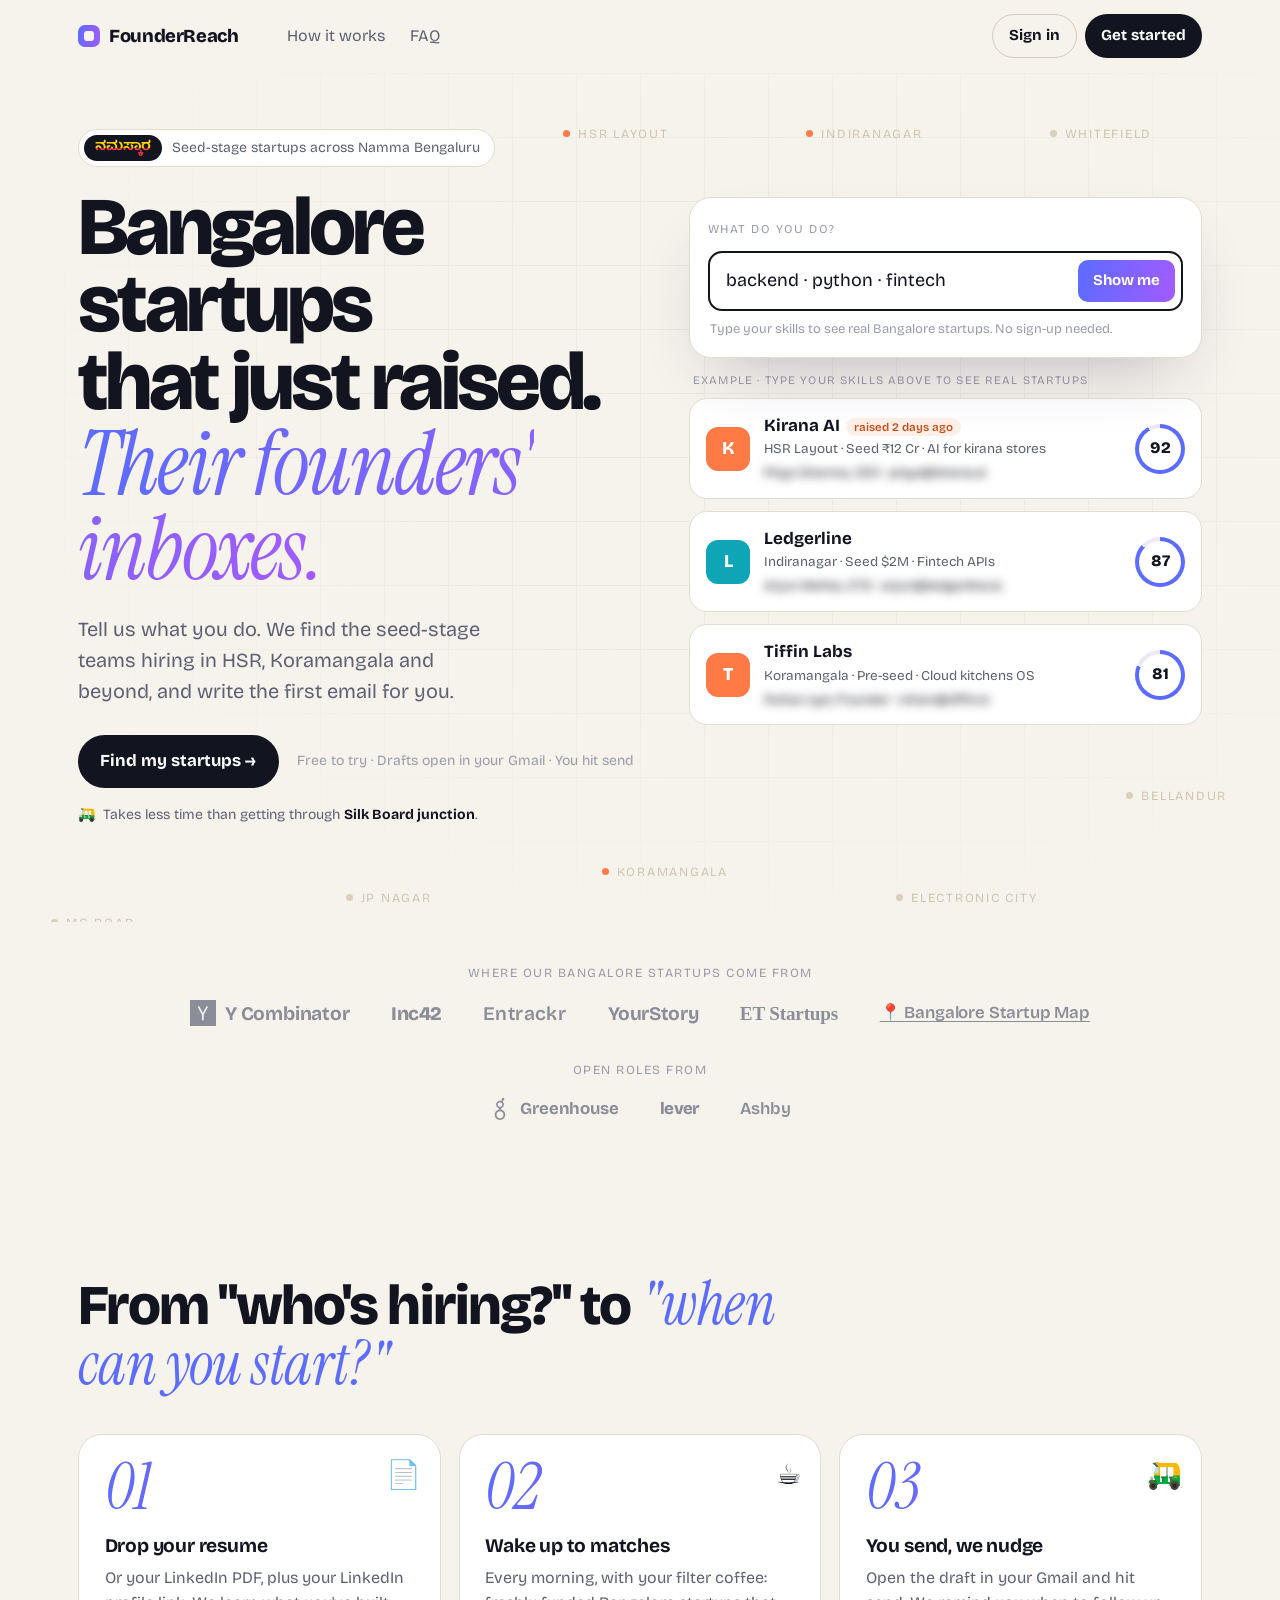
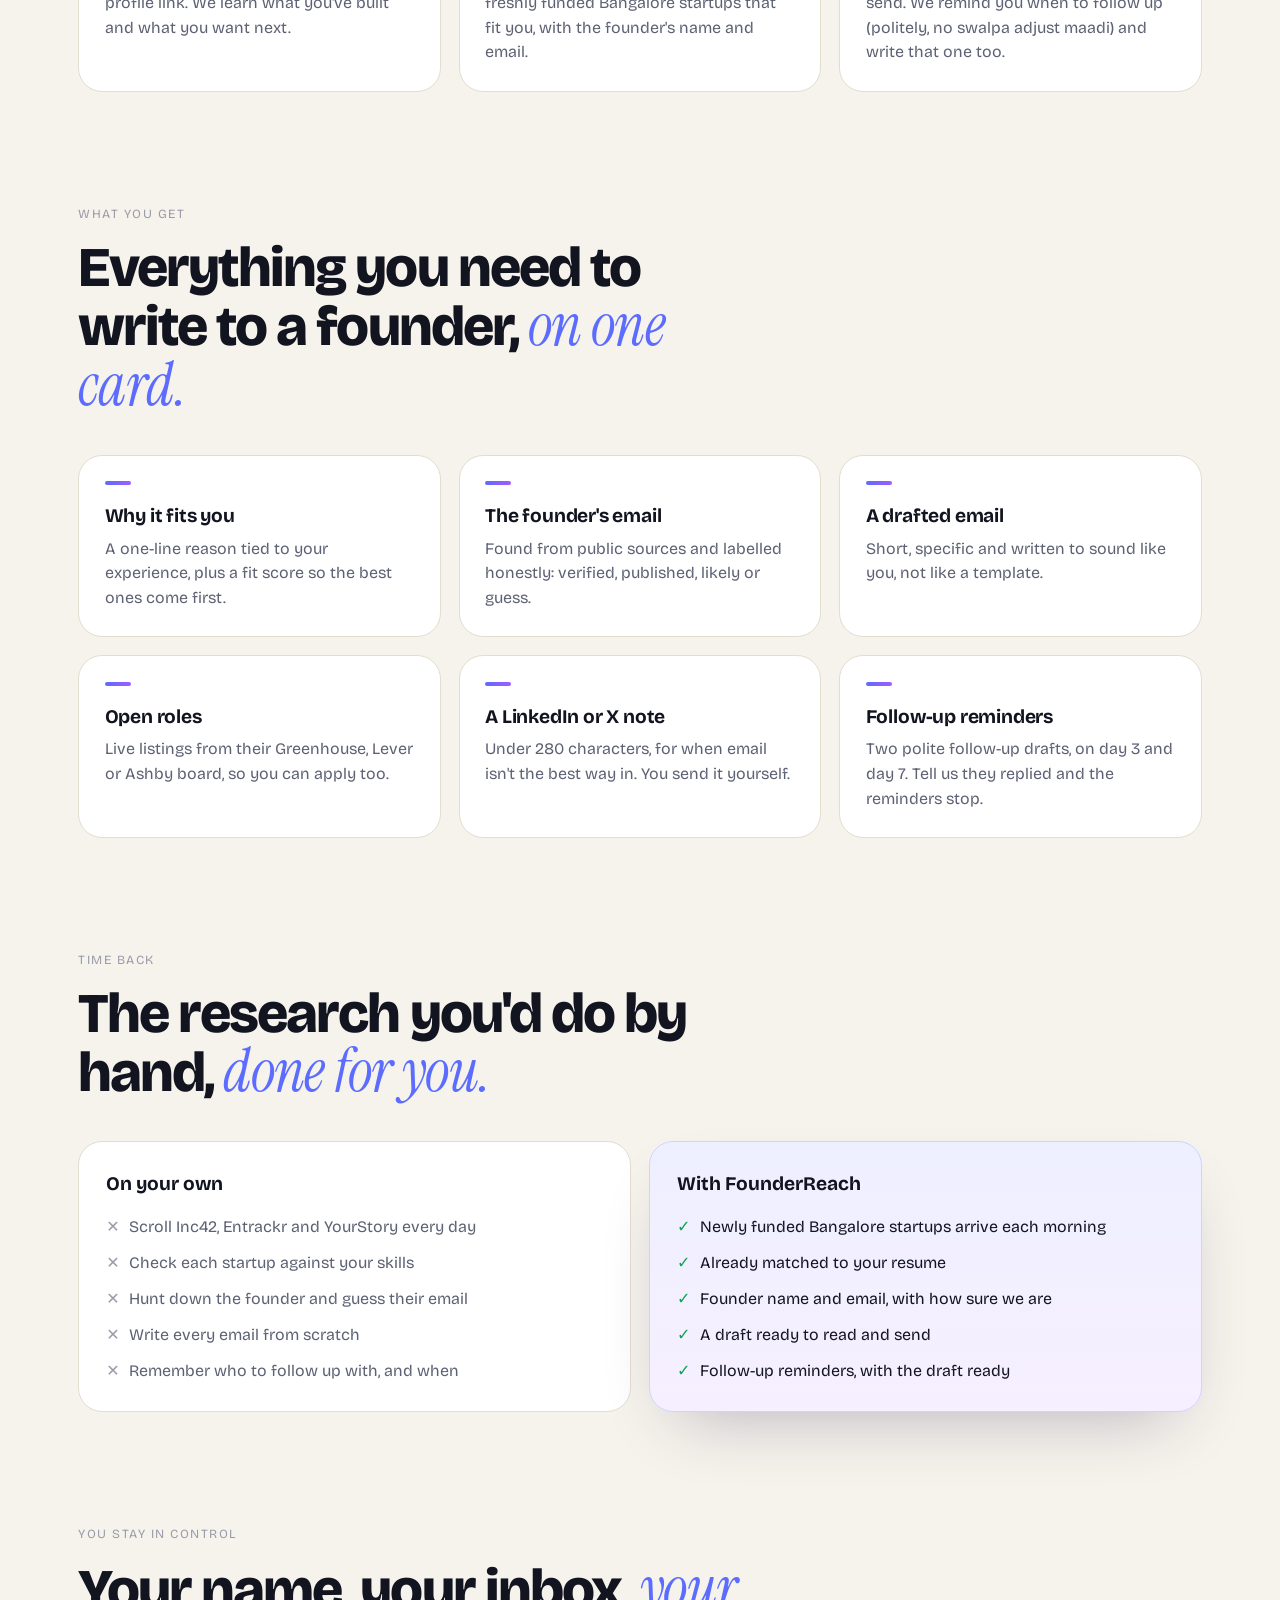
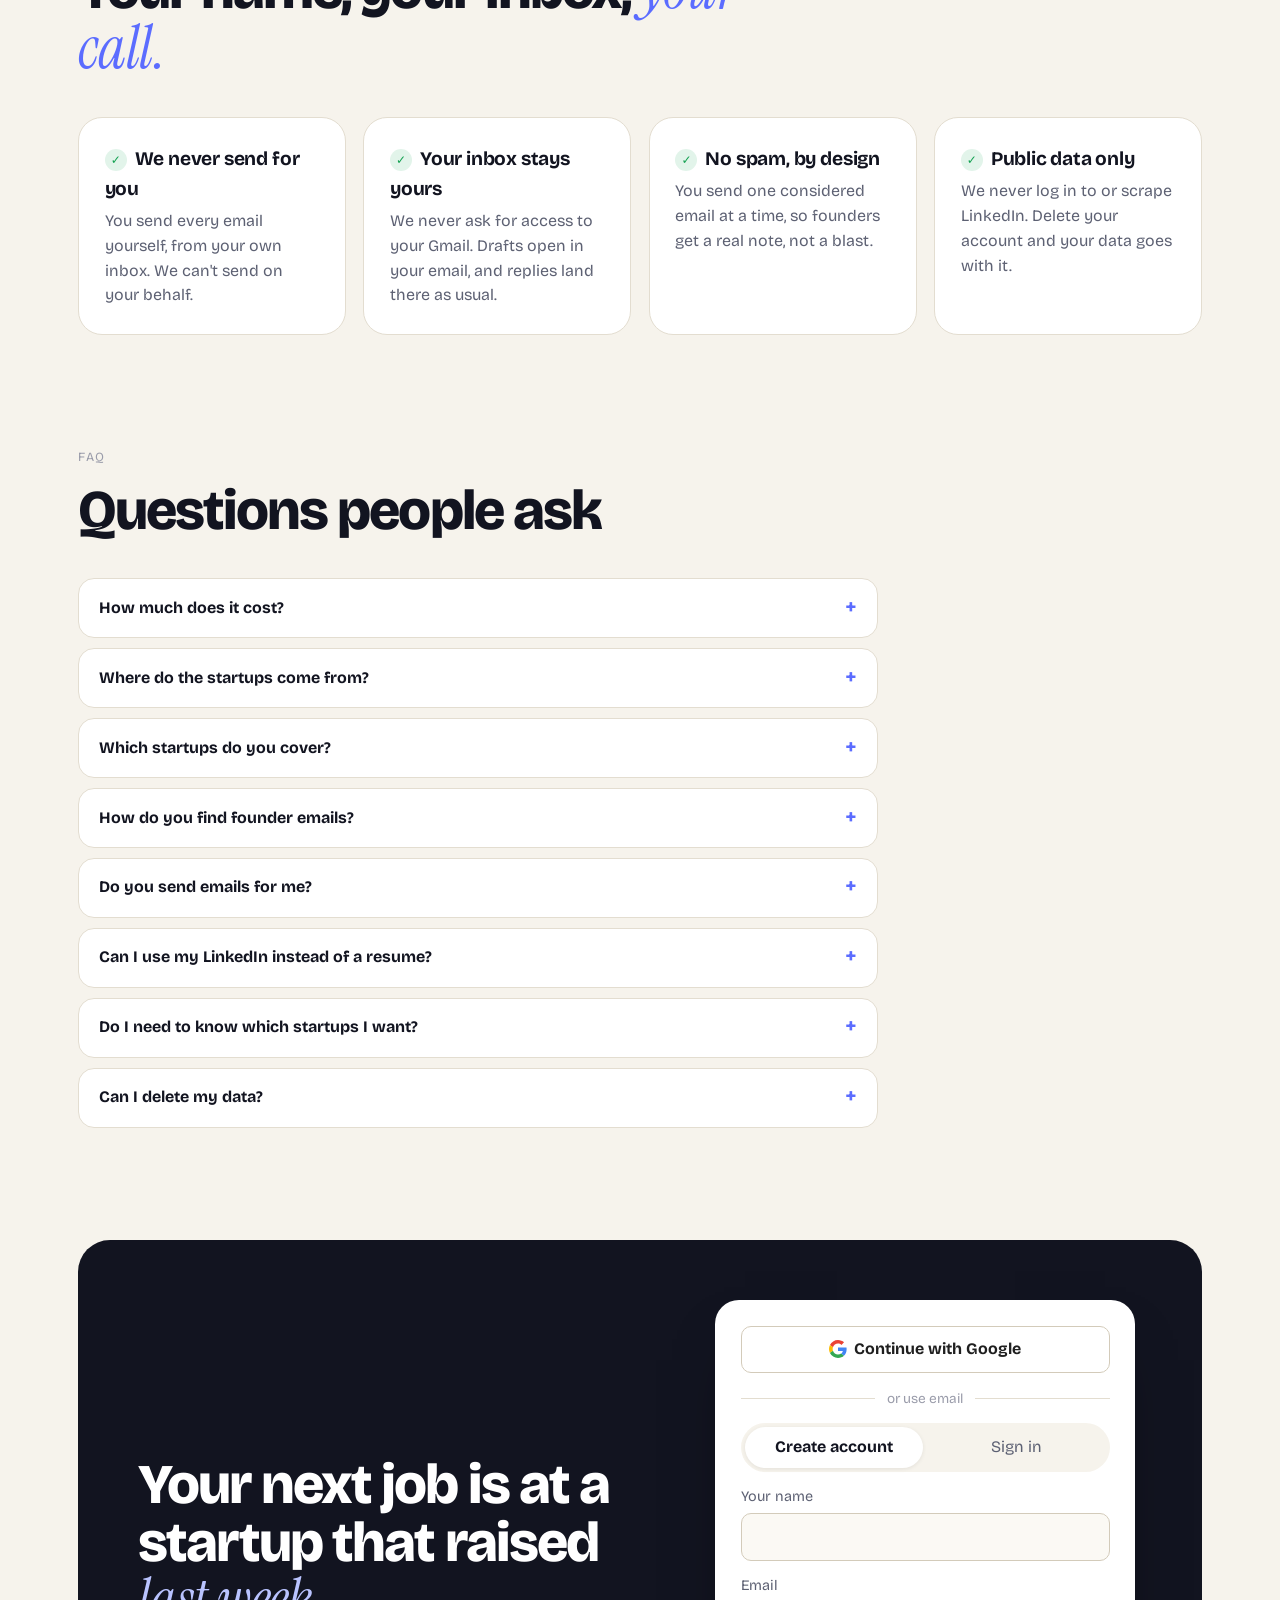
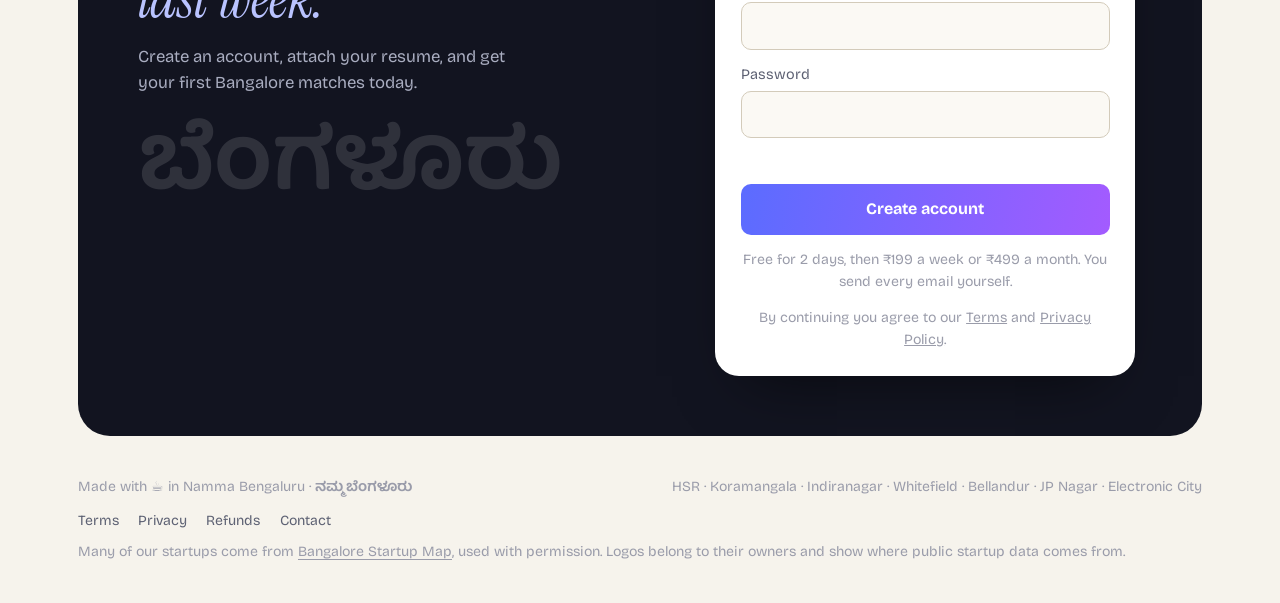
==== static/index.html @ 7dfbb42a "New pricing: 2-day trial (5 drafts), then Rs 199 for 7 days or Rs 499 for 30 days Updated in the FAQ" ====
<!doctype html>
<html lang="en">
<head>
  <meta charset="utf-8">
  <meta name="viewport" content="width=device-width, initial-scale=1">
  <title>FounderReach</title>
  <meta name="description" content="Seed-stage Bangalore startups that just raised, matched to you, with the founder's email and a draft that opens in your own Gmail, ready to send.">
  <meta name="theme-color" content="#f6f3ec">
  <link rel="preconnect" href="https://fonts.googleapis.com">
  <link rel="preconnect" href="https://fonts.gstatic.com" crossorigin>
  <link href="https://fonts.googleapis.com/css2?family=Bricolage+Grotesque:opsz,wght@12..96,400;12..96,600;12..96,800&family=Instrument+Serif:ital@0;1&family=Literata:opsz,wght@7..72,400;7..72,600&family=Baloo+Tamma+2:wght@500;700&display=swap" rel="stylesheet">
  <link rel="stylesheet" href="/static/styles.css">
</head>
<body>
  <!-- Signed-out: landing page -->
  <main id="auth" class="landing" hidden>
    <header class="nav">
      <a class="logo" href="#top"><i></i>FounderReach</a>
      <nav class="nav-links">
        <a href="#how">How it works</a>
        <a href="#faq">FAQ</a>
      </nav>
      <div class="nav-cta">
        <button class="btn ghost" type="button" data-goto="login">Sign in</button>
        <button class="btn dark" type="button" data-goto="signup">Get started</button>
      </div>
    </header>

    <section class="hero" id="top">
      <div class="grid-bg" aria-hidden="true"></div>
      <div class="map" aria-hidden="true">
        <span class="hot" style="left:44%;top:6%">HSR Layout</span>
        <span class="hot" style="left:63%;top:6%">Indiranagar</span>
        <span style="left:82%;top:6%">Whitefield</span>
        <span style="left:88%;top:84%">Bellandur</span>
        <span class="hot" style="left:47%;top:93%">Koramangala</span>
        <span style="left:27%;top:96%">JP Nagar</span>
        <span style="left:70%;top:96%">Electronic City</span>
        <span style="left:4%;top:99%">MG Road</span>
      </div>

      <div class="hero-in">
        <div class="hero-copy">
          <span class="badge"><b class="kn namaskara"><span class="flag">ನಮಸ್ಕಾರ</span></b><span id="badge-text">Seed-stage startups across Namma Bengaluru</span></span>
          <h1>Bangalore startups<br>that just raised.<br><span class="serif">Their founders' inboxes.</span></h1>
          <p class="lede">Tell us what you do. We find the seed-stage teams hiring in HSR, Koramangala and beyond, and write the first email for you.</p>
          <div class="cta-row">
            <button class="btn dark lg" type="button" data-goto="signup">Find my startups →</button>
            <span class="note">Free to try · Drafts open in your Gmail · You hit send</span>
          </div>
          <p class="silk">🛺 <span>Takes less time than getting through <b>Silk Board junction</b>.</span></p>
        </div>

        <div class="stage" id="stage">
          <form class="panel search" id="try-form" role="search">
            <label class="lbl" for="try-input">What do you do?</label>
            <div class="try-field">
              <input id="try-input" autocomplete="off" placeholder="backend · python · fintech" maxlength="200">
              <button class="go" type="submit">Show me</button>
            </div>
            <p class="try-hint" id="try-hint">Type your skills to see real Bangalore startups. No sign-up needed.</p>
          </form>
          <div class="results" id="results" aria-live="polite"></div>
          <div class="panel draft" id="demo-draft" aria-hidden="true">
            <div class="h"><span>To: Priya Sharma · priya@kirana.ai</span><span class="ex">Example</span></div>
            <div class="body" id="demo-body"></div>
            <div class="send"><span class="note">linkedin.com/in/you</span><span class="btn sm grad" id="demo-send">Open in Gmail</span></div>
          </div>
          <div class="toast" id="demo-toast" aria-hidden="true">📬 <div>Priya replied in your Gmail<small>"Free for a call Thursday?"</small></div></div>
        </div>
      </div>
    </section>

    <div class="ticker" id="ticker" hidden><div class="track" id="ticker-track"></div></div>

    <section class="sources reveal" aria-labelledby="sources-h">
      <p class="label" id="sources-h">Where our Bangalore startups come from</p>
      <ul class="logos">
        <li title="Y Combinator"><svg viewBox="0 0 24 24" aria-hidden="true"><path d="M0 24V0h24v24H0zM6.951 5.896l4.112 7.708v5.064h1.583v-4.972l4.148-7.799h-1.749l-2.457 4.875c-.372.745-.688 1.434-.688 1.434s-.297-.708-.651-1.434L8.831 5.896h-1.88z"/></svg><span>Y Combinator</span></li>
        <li title="Inc42" class="wm wm-inc42">Inc42</li>
        <li title="Entrackr" class="wm wm-entrackr">Entrackr</li>
        <li title="YourStory" class="wm wm-yourstory">YourStory</li>
        <li title="The Economic Times" class="wm wm-et">ET Startups</li>
        <li title="Bangalore Startup Map" class="wm wm-bsm"><a href="https://www.bangalorestartupmap.com/" target="_blank" rel="noopener">📍 Bangalore Startup Map</a></li>
      </ul>
      <p class="label">Open roles from</p>
      <ul class="logos small">
        <li title="Greenhouse"><svg viewBox="0 0 24 24" aria-hidden="true"><path d="M16.279 7.13c0 1.16-.49 2.185-1.293 2.987-.891.891-2.184 1.114-2.184 1.872 0 1.025 1.65.713 3.231 2.295 1.048 1.047 1.694 2.43 1.694 4.034C17.727 21.482 15.187 24 12 24c-3.187 0-5.727-2.518-5.727-5.68 0-1.607.646-2.989 1.694-4.036 1.582-1.582 3.23-1.27 3.23-2.295 0-.758-1.292-.98-2.183-1.872-.802-.802-1.293-1.827-1.293-3.03 0-2.318 1.895-4.19 4.212-4.19.446 0 .847.067 1.181.067.602 0 .914-.268.914-.691 0-.245-.112-.557-.112-.891 0-.758.647-1.382 1.427-1.382s1.404.646 1.404 1.426c0 .825-.647 1.204-1.137 1.382-.401.134-.713.312-.713.713 0 .758 1.382 1.493 1.382 3.61zm-.446 11.19c0-2.206-1.627-3.99-3.833-3.99-2.206 0-3.833 1.784-3.833 3.99 0 2.184 1.627 3.989 3.833 3.989 2.206 0 3.833-1.808 3.833-3.99zM14.518 7.086c0-1.404-1.136-2.562-2.518-2.562S9.482 5.682 9.482 7.086 10.618 9.65 12 9.65s2.518-1.159 2.518-2.563z"/></svg><span>Greenhouse</span></li>
        <li title="Lever" class="wm wm-lever">lever</li>
        <li title="Ashby" class="wm wm-ashby">Ashby</li>
      </ul>
    </section>

    <section class="block reveal" id="how" aria-labelledby="how-h">
      <h2 id="how-h">From "who's hiring?" to <span class="serif">"when can you start?"</span></h2>
      <ol class="steps">
        <li><span class="doodle" aria-hidden="true">📄</span><span class="n">01</span><h3>Drop your resume</h3><p>Or your LinkedIn PDF, plus your LinkedIn profile link. We learn what you've built and what you want next.</p></li>
        <li><span class="doodle" aria-hidden="true">☕</span><span class="n">02</span><h3>Wake up to matches</h3><p>Every morning, with your filter coffee: freshly funded Bangalore startups that fit you, with the founder's name and email.</p></li>
        <li><span class="doodle" aria-hidden="true">🛺</span><span class="n">03</span><h3>You send, we nudge</h3><p>Open the draft in your Gmail and hit send. We remind you when to follow up (politely, no swalpa adjust maadi) and write that one too.</p></li>
      </ol>
    </section>

    <section class="block reveal" aria-labelledby="get-h">
      <p class="label">What you get</p>
      <h2 id="get-h">Everything you need to write to a founder, <span class="serif">on one card.</span></h2>
      <ul class="features">
        <li><h3>Why it fits you</h3><p>A one-line reason tied to your experience, plus a fit score so the best ones come first.</p></li>
        <li><h3>The founder's email</h3><p>Found from public sources and labelled honestly: verified, published, likely or guess.</p></li>
        <li><h3>A drafted email</h3><p>Short, specific and written to sound like you, not like a template.</p></li>
        <li><h3>Open roles</h3><p>Live listings from their Greenhouse, Lever or Ashby board, so you can apply too.</p></li>
        <li><h3>A LinkedIn or X note</h3><p>Under 280 characters, for when email isn't the best way in. You send it yourself.</p></li>
        <li><h3>Follow-up reminders</h3><p>Two polite follow-up drafts, on day 3 and day 7. Tell us they replied and the reminders stop.</p></li>
      </ul>
    </section>

    <section class="block reveal" aria-labelledby="time-h">
      <p class="label">Time back</p>
      <h2 id="time-h">The research you'd do by hand, <span class="serif">done for you.</span></h2>
      <div class="compare">
        <div class="col before">
          <h3>On your own</h3>
          <ul>
            <li>Scroll Inc42, Entrackr and YourStory every day</li>
            <li>Check each startup against your skills</li>
            <li>Hunt down the founder and guess their email</li>
            <li>Write every email from scratch</li>
            <li>Remember who to follow up with, and when</li>
          </ul>
        </div>
        <div class="col after">
          <h3>With FounderReach</h3>
          <ul>
            <li>Newly funded Bangalore startups arrive each morning</li>
            <li>Already matched to your resume</li>
            <li>Founder name and email, with how sure we are</li>
            <li>A draft ready to read and send</li>
            <li>Follow-up reminders, with the draft ready</li>
          </ul>
        </div>
      </div>
    </section>

    <section class="block reveal" aria-labelledby="trust-h">
      <p class="label">You stay in control</p>
      <h2 id="trust-h">Your name, your inbox, <span class="serif">your call.</span></h2>
      <ul class="trust">
        <li><h3>We never send for you</h3><p>You send every email yourself, from your own inbox. We can't send on your behalf.</p></li>
        <li><h3>Your inbox stays yours</h3><p>We never ask for access to your Gmail. Drafts open in your email, and replies land there as usual.</p></li>
        <li><h3>No spam, by design</h3><p>You send one considered email at a time, so founders get a real note, not a blast.</p></li>
        <li><h3>Public data only</h3><p>We never log in to or scrape LinkedIn. Delete your account and your data goes with it.</p></li>
      </ul>
    </section>

    <section class="block reveal" id="faq" aria-labelledby="faq-h">
      <p class="label">FAQ</p>
      <h2 id="faq-h">Questions people ask</h2>
      <div class="faq">
        <details><summary>How much does it cost?</summary><p>Try everything free for 2 days, including up to 5 email drafts. After that, get a pass: ₹199 for 7 days, or ₹499 for 30 days (about ₹17 a day). Passes are one-time payments that never renew automatically, and cover fresh startup matches, founder details, drafted emails and follow-up reminders.</p></details>
        <details><summary>Where do the startups come from?</summary><p>Indian startup funding news from Inc42, Entrackr, YourStory and ET Startups, recent Y Combinator companies, and <a href="https://www.bangalorestartupmap.com/" target="_blank" rel="noopener">Bangalore Startup Map</a> (a directory of Bangalore startups, used with permission), refreshed regularly. Open roles come from each startup's public Greenhouse, Lever or Ashby job board.</p></details>
        <details><summary>Which startups do you cover?</summary><p>Right now, pre-seed and seed-stage startups based in Bangalore: small teams that just raised and are likely hiring their first people. More cities and later stages are coming.</p></details>
        <details><summary>How do you find founder emails?</summary><p>From public sources: the startup's website, its public GitHub, and email lookup services. Every address is labelled with how sure we are, so you know when a draft might bounce.</p></details>
        <details><summary>Do you send emails for me?</summary><p>No. We write the email and open it in your Gmail (or your email app) with everything filled in; you press send. We never get access to your inbox. When it's time to follow up, we remind you and write that one too.</p></details>
        <details><summary>Can I use my LinkedIn instead of a resume?</summary><p>Yes. On LinkedIn, open your profile, click More (or Resources), then Save to PDF, and attach that file. Paste your LinkedIn profile link too: we add it to every email so founders can look you up.</p></details>
        <details><summary>Do I need to know which startups I want?</summary><p>No. Share your resume and say what you're after, like "backend roles, fintech, remote", and we'll do the searching.</p></details>
        <details><summary>Can I delete my data?</summary><p>Yes. Deleting your account removes your profile, drafts and history.</p></details>
      </div>
    </section>

    <section class="join reveal" id="join" aria-labelledby="join-h">
      <div class="band">
        <div class="join-copy">
          <h2 id="join-h">Your next job is at a startup that raised <span class="serif">last week.</span></h2>
          <p>Create an account, attach your resume, and get your first Bangalore matches today.</p>
          <div class="band-word kn" aria-hidden="true">ಬೆಂಗಳೂರು</div>
        </div>
        <form id="auth-form" class="auth-form" novalidate>
        <div id="google-signin">
          <a class="btn google" href="/api/auth/google">
            <svg aria-hidden="true" width="18" height="18" viewBox="0 0 48 48"><path fill="#EA4335" d="M24 9.5c3.54 0 6.71 1.22 9.21 3.6l6.85-6.85C35.9 2.38 30.47 0 24 0 14.62 0 6.51 5.38 2.56 13.22l7.98 6.19C12.43 13.72 17.74 9.5 24 9.5z"/><path fill="#4285F4" d="M46.98 24.55c0-1.57-.15-3.09-.38-4.55H24v9.02h12.94c-.58 2.96-2.26 5.48-4.78 7.18l7.73 6c4.51-4.18 7.09-10.36 7.09-17.65z"/><path fill="#FBBC05" d="M10.53 28.59c-.48-1.45-.76-2.99-.76-4.59s.27-3.14.76-4.59l-7.98-6.19C.92 16.46 0 20.12 0 24c0 3.88.92 7.54 2.56 10.78l7.97-6.19z"/><path fill="#34A853" d="M24 48c6.48 0 11.93-2.13 15.89-5.81l-7.73-6c-2.15 1.45-4.92 2.3-8.16 2.3-6.26 0-11.57-4.22-13.47-9.91l-7.98 6.19C6.51 42.62 14.62 48 24 48z"/></svg>
            Continue with Google
          </a>
          <p class="or"><span>or use email</span></p>
        </div>
        <div class="seg" role="tablist">
          <button type="button" role="tab" data-mode="signup" aria-selected="true">Create account</button>
          <button type="button" role="tab" data-mode="login" aria-selected="false">Sign in</button>
        </div>
        <label class="field" id="name-field">Your name<input name="name" autocomplete="name"></label>
        <label class="field">Email<input name="email" type="email" autocomplete="email" required></label>
        <label class="field">Password<input name="password" type="password" minlength="8" autocomplete="current-password" required></label>
        <p class="error" id="auth-error" role="alert"></p>
        <button class="btn primary" id="auth-submit">Create account</button>
        <p class="fine center">Free for 2 days, then ₹199 a week or ₹499 a month. You send every email yourself.</p>
        <p class="fine center">By continuing you agree to our <a href="/terms" target="_blank">Terms</a> and <a href="/privacy" target="_blank">Privacy Policy</a>.</p>
      </form>
      </div>
    </section>

    <footer class="foot">
      <span>Made with ☕ in Namma Bengaluru · <span class="kn">ನಮ್ಮ ಬೆಂಗಳೂರು</span></span>
      <span>HSR · Koramangala · Indiranagar · Whitefield · Bellandur · JP Nagar · Electronic City</span>
      <nav class="foot-links"><a href="/terms">Terms</a><a href="/privacy">Privacy</a><a href="/refunds">Refunds</a><a href="/contact">Contact</a></nav>
      <span class="fine">Many of our startups come from <a href="https://www.bangalorestartupmap.com/" target="_blank" rel="noopener">Bangalore Startup Map</a>, used with permission. Logos belong to their owners and show where public startup data comes from.</span>
    </footer>
  </main>

  <!-- Signed-in -->
  <div id="app" class="app" hidden>
    <div class="topwrap">
      <header class="top">
        <span class="wordmark small">FounderReach</span>
        <nav class="tabs" role="tablist">
          <button role="tab" data-tab="chat" aria-selected="true">Chat</button>
          <button role="tab" data-tab="pipeline" aria-selected="false">Pipeline</button>
        </nav>
      </header>
      <p class="banner" id="banner" role="status" hidden><span id="banner-text"></span> <button type="button" id="resend-btn" hidden>Resend</button></p>
    </div>

    <section id="chat" class="chat">
      <ol id="messages" class="messages" aria-live="polite"></ol>
      <form id="composer" class="composer">
        <label class="clip" title="Attach your resume or LinkedIn PDF">
          <input type="file" id="resume" accept=".pdf,.txt,.md" hidden>
          <svg viewBox="0 0 24 24" width="20" height="20" aria-hidden="true"><path d="M16.5 6.5v9.2a4.5 4.5 0 0 1-9 0V5.6a3 3 0 0 1 6 0v9.6a1.5 1.5 0 0 1-3 0V7" fill="none" stroke="currentColor" stroke-width="1.7" stroke-linecap="round"/></svg>
          <span class="sr">Attach resume or LinkedIn PDF</span>
        </label>
        <textarea id="input" rows="1" placeholder="Message FounderReach" aria-label="Message"></textarea>
        <button class="btn primary send" id="send-btn">Send</button>
      </form>
    </section>

    <section id="pipeline" class="pipeline" hidden>
      <p class="stats" id="stats"></p>
      <div class="pipe-actions">
        <button class="btn ghost" id="discover-btn">Refresh startup pool</button>
        <button class="btn ghost danger" id="logout-btn">Sign out</button>
        <button class="btn ghost danger" id="delete-btn">Delete my account</button>
      </div>
      <div id="pipe-list"></div>
    </section>
  </div>

  <template id="letter-tpl">
    <article class="letter">
      <div class="letter-head">
        <div>
          <h3 class="co"></h3>
          <p class="what"></p>
        </div>
        <span class="postmark"><b></b><small>fit</small></span>
      </div>
      <p class="why"></p>
      <div class="envelope" hidden>
        <p class="to"><span class="to-addr"></span> <span class="conf"></span></p>
        <p class="alts"></p>
        <p class="subj"></p>
        <div class="body"></div>
      </div>
      <details class="extra" hidden>
        <summary>Other ways in</summary>
        <div class="people"></div>
        <div class="roles"></div>
        <div class="dm"></div>
      </details>
      <p class="state"></p>
      <div class="actions"></div>
    </article>
  </template>

  <script src="/static/app.js"></script>
</body>
</html>
---- static/styles.css ----
/* FounderReach — light, Bangalore.
   Warm paper, ink-black type, one blue→violet accent, an italic serif for the voice.
   The loud element is the startup card; Kannada and Bangalore touches stay small. */
:root {
  color-scheme: light;
  --bg: #f6f3ec;
  --card: #ffffff;
  --card-2: #fbf9f4;
  --ink: #121420;
  --soft: #5d6173;
  --faint: #9a9caa;
  --line: #e3ddd0;
  --line-strong: #d3cbba;
  --a1: #5b6cff;
  --a2: #a35bff;
  --grad: linear-gradient(100deg, var(--a1), var(--a2));
  --warm: #ff7a45;
  --ok: #12a150;
  --warn: #d93b3b;
  --info: #5b6cff;
  --shadow: 0 30px 70px -30px rgba(40, 30, 80, 0.32);
  --font-ui: "Bricolage Grotesque", system-ui, sans-serif;
  --font-serif: "Instrument Serif", Georgia, serif;
  --font-letter: "Literata", Georgia, serif;
  --font-kn: "Baloo Tamma 2", "Noto Sans Kannada", sans-serif;
  --r-sm: 10px;
  --r-md: 16px;
  --r-lg: 24px;
}

* { box-sizing: border-box; }
html, body { margin: 0; height: 100%; }
html { scroll-behavior: smooth; scroll-padding-top: 84px; }
body { background: var(--bg); color: var(--ink); font: 400 16px/1.55 var(--font-ui); -webkit-font-smoothing: antialiased; }
[hidden] { display: none !important; }
button, input, textarea { font: inherit; color: inherit; }
a { color: var(--a1); }
:focus-visible { outline: 2px solid var(--a1); outline-offset: 2px; }
.sr { position: absolute; width: 1px; height: 1px; overflow: hidden; clip: rect(0 0 0 0); }
.serif { font-family: var(--font-serif); font-weight: 400; font-style: italic; letter-spacing: -0.01em; }
.kn { font-family: var(--font-kn); font-weight: 700; }
.muted { color: var(--soft); }

/* ---------- buttons ---------- */
.btn { display: inline-flex; align-items: center; justify-content: center; gap: 0.4rem; border: 0; border-radius: 999px;
  padding: 0.65rem 1.15rem; font-weight: 700; cursor: pointer; text-decoration: none; transition: transform .15s, box-shadow .15s, background .15s; }
.btn.primary, .btn.grad { background: var(--grad); color: #fff; }
.btn.dark { background: var(--ink); color: #fff; }
.btn.primary:hover, .btn.dark:hover, .btn.grad:hover { transform: translateY(-1px); box-shadow: 0 12px 26px -12px rgba(18, 20, 32, 0.55); }
.btn.wa { background: #128c4a; color: #fff; }
.btn.wa:hover { transform: translateY(-1px); box-shadow: 0 12px 26px -12px rgba(18, 140, 74, 0.6); }
.join-wa { margin-top: 1.4rem; }
.btn.ghost { background: transparent; border: 1px solid var(--line-strong); color: var(--ink); }
.btn.ghost:hover { background: var(--card); }
.btn.danger { color: var(--warn); }
.btn.lg { padding: 0.85rem 1.4rem; font-size: 1.05rem; }
.btn.sm { padding: 0.4rem 0.85rem; font-size: 0.88rem; }
.btn:disabled { opacity: 0.5; cursor: default; transform: none; box-shadow: none; }

/* ================= landing ================= */
.landing { min-height: 100%; overflow-x: hidden; }
.landing > section, .landing > .nav, .landing > .foot { max-width: 1180px; margin-left: auto; margin-right: auto; padding-left: 16px; padding-right: 16px; }
@media (min-width: 720px) { .landing > section, .landing > .nav, .landing > .foot { padding-left: 28px; padding-right: 28px; } }

.nav { position: sticky; top: 0; z-index: 20; display: flex; align-items: center; gap: 1rem; padding-top: 0.9rem; padding-bottom: 0.9rem;
  background: rgba(246, 243, 236, 0.82); backdrop-filter: blur(12px); -webkit-backdrop-filter: blur(12px); border-bottom: 1px solid transparent; }
.nav.scrolled { border-bottom-color: var(--line); }
.logo, .wordmark.small { display: inline-flex; align-items: center; gap: 9px; font-weight: 800; font-size: 1.15rem; letter-spacing: -0.02em; color: var(--ink); text-decoration: none; }
.logo i { width: 22px; height: 22px; border-radius: 7px; background: var(--grad); display: inline-block; position: relative; }
.logo i::after { content: ""; position: absolute; inset: 6px; border-radius: 3px; background: var(--bg); }
.wordmark.small::before { content: ""; width: 22px; height: 22px; border-radius: 7px; display: inline-block; flex: none;
  background: linear-gradient(var(--bg), var(--bg)) center / 10px 10px no-repeat, var(--grad); }
.nav-links { display: none; gap: 1.6rem; margin-left: 2rem; }
.nav-links a { color: var(--soft); text-decoration: none; }
.nav-links a:hover { color: var(--ink); }
.nav-cta { display: flex; gap: 0.5rem; margin-left: auto; }
.nav-cta .btn { padding: 0.55rem 1rem; font-size: 0.95rem; }
@media (min-width: 760px) { .nav-links { display: flex; } }
@media (max-width: 420px) { .nav-cta .ghost { display: none; } }

/* hero */
.landing > .hero { position: relative; max-width: none; padding: 0; }
.grid-bg { position: absolute; inset: 0; pointer-events: none; opacity: .45;
  background-image: linear-gradient(var(--line) 1px, transparent 1px), linear-gradient(90deg, var(--line) 1px, transparent 1px);
  background-size: 64px 64px; -webkit-mask-image: radial-gradient(ellipse at 60% 40%, #000 30%, transparent 75%); mask-image: radial-gradient(ellipse at 60% 40%, #000 30%, transparent 75%); }
.map { position: absolute; inset: 0; pointer-events: none; overflow: hidden; max-width: 1400px; margin: 0 auto; }
.map span { position: absolute; font-size: 12.5px; letter-spacing: .14em; text-transform: uppercase; color: #cfc6b3; white-space: nowrap; }
.map span::before { content: ""; display: inline-block; width: 7px; height: 7px; border-radius: 50%; background: #d9cfba; margin-right: 8px; vertical-align: 1px; }
.map span.hot::before { background: var(--warm); animation: ping 2.4s infinite; }
@keyframes ping { 0% { box-shadow: 0 0 0 0 rgba(255,122,69,.55); } 80%, 100% { box-shadow: 0 0 0 12px rgba(255,122,69,0); } }
@media (max-width: 979px) { .map { display: none; } }

.hero-in { position: relative; z-index: 2; max-width: 1180px; margin: 0 auto; padding: 40px 16px 64px; display: grid; gap: 44px; align-items: center; }
@media (min-width: 720px) { .hero-in { padding-left: 28px; padding-right: 28px; } }
@media (min-width: 980px) { .hero-in { grid-template-columns: 1.05fr .95fr; padding-top: 56px; padding-bottom: 96px; } }
.badge { display: inline-flex; align-items: center; gap: 10px; background: var(--card); border: 1px solid var(--line); border-radius: 999px; padding: 5px 14px 5px 5px; font-size: 14px; color: var(--soft); max-width: 100%; }
.namaskara { background: var(--ink); border-radius: 99px; padding: 2px 11px; font-size: 14px; flex: none; }
.namaskara .flag { display: inline-block; line-height: 1.25; background: linear-gradient(180deg, #ffd200 0 52%, #ff3b3b 52% 100%);
  -webkit-background-clip: text; background-clip: text; color: transparent; }
.hero h1 { font-size: clamp(42px, 6.4vw, 86px); line-height: .95; letter-spacing: -.045em; font-weight: 800; margin: 22px 0 0; }
.hero h1 .serif { font-size: 1.08em; letter-spacing: -.02em; background: var(--grad); -webkit-background-clip: text; background-clip: text; color: transparent; padding-right: .06em; }
.lede { font-size: clamp(17px, 1.6vw, 20px); color: var(--soft); max-width: 32ch; margin: 22px 0 28px; }
.cta-row { display: flex; gap: 14px 18px; align-items: center; flex-wrap: wrap; }
.note { font-size: 14px; color: var(--faint); }
.silk { display: flex; align-items: center; gap: 8px; margin: 16px 0 0; font-size: 14px; color: var(--soft); }
.silk b { color: var(--ink); }

/* live demo + real preview */
.stage { position: relative; min-height: 560px; }
.panel { background: var(--card); border-radius: 22px; border: 1px solid var(--line); box-shadow: var(--shadow); }
.search { position: relative; z-index: 3; padding: 18px; margin: 0; }
.lbl { font-size: 12px; letter-spacing: .12em; text-transform: uppercase; color: var(--faint); }
.try-field { display: flex; align-items: center; gap: 10px; margin-top: 10px; border: 2px solid var(--ink); border-radius: 14px; padding: 6px 6px 6px 16px; background: #fff; }
.try-field input { flex: 1; min-width: 0; border: 0; outline: none; background: transparent; font-size: 18px; padding: 8px 0; }
.try-field input::placeholder { color: #a7a9b6; }
.try-field .go { border: 0; background: var(--grad); color: #fff; border-radius: 10px; padding: 9px 15px; font-weight: 700; font-size: 15px; cursor: pointer; flex: none; }
.try-field:focus-within { box-shadow: 0 0 0 4px rgba(91,108,255,.18); }
.try-hint { margin: 8px 2px 0; font-size: 13px; color: var(--faint); }
.results { position: relative; z-index: 2; display: grid; gap: 12px; margin-top: 14px; }
.pv { display: flex; align-items: center; gap: 14px; padding: 14px 16px; background: var(--card); border: 1px solid var(--line); border-radius: 18px;
  opacity: 0; transform: translateY(16px) scale(.98); transition: opacity .5s, transform .5s cubic-bezier(.2,.9,.3,1.2), box-shadow .3s; }
.pv.in { opacity: 1; transform: none; }
.pv .sq { width: 44px; height: 44px; border-radius: 12px; display: grid; place-items: center; font-weight: 800; color: #fff; flex: none; font-size: 18px; }
.pv .t { flex: 1; min-width: 0; }
.pv .t b { font-size: 17px; }
.pv .m { font-size: 13.5px; color: var(--soft); }
.pv .m .via { color: var(--faint); }
.pv .m .via:hover { color: var(--a1); }
.pv .who { font-size: 13.5px; margin-top: 3px; transition: filter .6s; }
.pv .who.blur { filter: blur(5px); user-select: none; }
.pv .chips { display: flex; flex-wrap: wrap; gap: 4px; margin-top: 5px; }
.pv .chip { font-size: 11.5px; padding: 1px 8px; border-radius: 99px; background: #eef0ff; color: #4150d8; font-weight: 600; }
.tag { font-size: 11.5px; padding: 2px 8px; border-radius: 99px; background: #fff1e9; color: #c94f1c; font-weight: 600; margin-left: 6px; white-space: nowrap; }
.ex { font-size: 11px; letter-spacing: .1em; text-transform: uppercase; color: var(--faint); border: 1px solid var(--line); border-radius: 99px; padding: 1px 8px; }
.fit { width: 50px; height: 50px; border-radius: 50%; flex: none; display: grid; place-items: center; font-weight: 800; font-size: 16px; position: relative;
  background: conic-gradient(var(--a1) calc(var(--p) * 1%), #ece8f9 0); }
.fit::after { content: ""; position: absolute; inset: 4px; border-radius: 50%; background: var(--card); }
.fit span { position: relative; z-index: 1; }
.ok { color: var(--ok); font-weight: 700; }
.lockrow { justify-content: center; gap: 8px; font-weight: 700; color: var(--a1); cursor: pointer; border-style: dashed; width: 100%; font-size: 15px; }
.lockrow:hover { border-color: var(--a1); }
.ex-row { margin: 0 4px -4px; font-size: 11.5px; letter-spacing: .1em; text-transform: uppercase; color: var(--faint); }
.pv-empty { padding: 16px; border: 1px dashed var(--line-strong); border-radius: 18px; color: var(--soft); background: var(--card-2); }

.draft { position: absolute; z-index: 3; top: 300px; left: 26px; right: -14px; padding: 18px 20px; opacity: 0; transform: translateY(24px); transition: all .6s cubic-bezier(.2,.9,.3,1.2); pointer-events: none; }
.draft.in { opacity: 1; transform: rotate(1.2deg); }
.draft .h { display: flex; justify-content: space-between; gap: 8px; font-size: 13px; color: var(--faint); }
.draft .body { font-family: var(--font-serif); font-size: 19px; line-height: 1.35; margin-top: 8px; min-height: 104px; }
.draft .send { margin-top: 10px; display: flex; justify-content: space-between; align-items: center; }
.stage.drafting .pv.demo-2, .stage.drafting .pv.demo-3 { opacity: 0; transform: translateY(30px) scale(.96); }
.stage.drafting .pv.demo-1 { box-shadow: 0 0 0 2px var(--a1), 0 20px 40px -20px rgba(91,108,255,.5); }
.toast { position: absolute; z-index: 4; right: -22px; top: -26px; background: var(--ink); color: #fff; border-radius: 16px; padding: 12px 16px; font-size: 15px;
  display: flex; gap: 10px; align-items: center; box-shadow: 0 20px 40px -14px rgba(18,20,32,.6); opacity: 0; transform: translateY(10px) scale(.95);
  transition: all .5s cubic-bezier(.2,.9,.3,1.4); pointer-events: none; }
.toast.in { opacity: 1; transform: none; }
.toast small { display: block; color: #a9adc0; font-size: 12.5px; }
@media (max-width: 979px) {
  .stage { min-height: 0; }
  .draft, .toast { display: none; }
  .toast { right: 0; }
}

/* ticker */
.ticker { position: relative; z-index: 2; background: var(--ink); color: #e9ebf4; overflow: hidden; white-space: nowrap; padding: 15px 0; font-size: 15.5px; }
.ticker .track { display: inline-block; animation: scroll 70s linear infinite; }
.ticker:hover .track { animation-play-state: paused; }
.ticker .item { display: inline-flex; align-items: center; gap: 10px; margin: 0 26px; }
.ticker .item a { color: inherit; text-decoration: none; }
.ticker .item a:hover { text-decoration: underline; }
.ticker .live { color: #4ade80; font-weight: 700; font-size: 12.5px; letter-spacing: .12em; text-transform: uppercase; }
.ticker .amt { color: #b9c3ff; font-weight: 700; }
.ticker .sep { color: #4a4e63; }
.ticker .kn { color: #ffd27a; font-size: 17px; }
@keyframes scroll { to { transform: translateX(-50%); } }

/* sources */
.label { font-size: 12.5px; letter-spacing: .12em; text-transform: uppercase; color: var(--faint); margin: 0 0 1rem; }
.sources { padding-top: 2.6rem; padding-bottom: 2.6rem; text-align: center; }
.logos { list-style: none; margin: 0 0 2rem; padding: 0; display: flex; flex-wrap: wrap; justify-content: center; align-items: center; gap: 1.1rem 2.6rem; }
.logos:last-child { margin-bottom: 0; }
.logos li { display: inline-flex; align-items: center; gap: 0.55rem; color: #8b8d99; font-weight: 700; font-size: 1.2rem; letter-spacing: -0.01em; transition: color .2s; }
.logos svg { width: 26px; height: 26px; fill: currentColor; }
.logos.small li { font-size: 1.05rem; }
.logos.small svg { width: 22px; height: 22px; }
.logos li:hover { color: var(--ink); }
.logos li[title="Y Combinator"]:hover { color: #f26522; }
.logos li[title="Greenhouse"]:hover { color: #24a47f; }
.wm-inc42 { font-weight: 800 !important; letter-spacing: -0.03em !important; }
.wm-entrackr { font-weight: 600 !important; letter-spacing: 0.02em !important; }
.wm-yourstory { letter-spacing: -0.02em !important; }
.wm-et { font-weight: 800 !important; font-family: Georgia, serif; }
.wm-bsm { font-weight: 600 !important; font-size: 1.05rem !important; }
.wm-bsm a, .foot a, .faq a { color: inherit; text-decoration: underline; text-underline-offset: 3px; }
.wm-bsm a:hover, .foot a:hover, .faq a:hover { color: var(--a1); }
.wm-lever { font-weight: 800 !important; letter-spacing: -0.04em !important; }
.wm-ashby { font-weight: 600 !important; }

/* content blocks */
.block { padding-top: clamp(4rem, 9vw, 7rem); }
.block h2, .join h2 { font-size: clamp(32px, 4.4vw, 56px); line-height: 1.02; letter-spacing: -.035em; margin: 0 0 2.4rem; max-width: 20ch; font-weight: 800; }
.block h2 .serif { color: var(--a1); font-size: 1.05em; }
.steps, .features, .trust { list-style: none; padding: 0; margin: 0; display: grid; gap: 1.1rem; }
@media (min-width: 760px) { .steps { grid-template-columns: repeat(3, 1fr); } }
@media (min-width: 640px) { .features, .trust { grid-template-columns: repeat(2, 1fr); } }
@media (min-width: 960px) { .features { grid-template-columns: repeat(3, 1fr); } .trust { grid-template-columns: repeat(4, 1fr); } }
.steps li, .features li, .trust li { background: var(--card); border: 1px solid var(--line); border-radius: var(--r-lg); padding: 1.6rem; position: relative; transition: transform .2s, box-shadow .2s; }
.steps li:hover, .features li:hover, .trust li:hover { transform: translateY(-3px); box-shadow: var(--shadow); }
.steps .n { display: block; font-family: var(--font-serif); font-style: italic; font-size: 64px; line-height: .85; background: var(--grad); -webkit-background-clip: text; background-clip: text; color: transparent; }
.steps .doodle { position: absolute; right: 1.2rem; top: 1.2rem; font-size: 28px; }
.steps h3, .features h3, .trust h3 { margin: 1rem 0 0.35rem; font-size: 1.2rem; letter-spacing: -.01em; }
.features h3, .trust h3 { margin-top: 0; }
.steps p, .features p, .trust p { margin: 0; color: var(--soft); }
.features li h3::before { content: ""; display: block; width: 26px; height: 4px; border-radius: 4px; background: var(--grad); margin-bottom: 1rem; }
.trust li h3::before { content: "✓"; display: inline-grid; place-items: center; width: 22px; height: 22px; margin-right: 0.5rem; border-radius: 50%;
  font-size: 0.75rem; background: rgba(18,161,80,.12); color: var(--ok); vertical-align: 1px; }

.compare { display: grid; gap: 1.1rem; }
@media (min-width: 760px) { .compare { grid-template-columns: 1fr 1fr; } }
.compare .col { border-radius: var(--r-lg); padding: 1.7rem; border: 1px solid var(--line); background: var(--card); }
.compare .after { background: linear-gradient(180deg, #eef0ff, #f6efff); border-color: #cfd4ff; box-shadow: var(--shadow); }
.compare h3 { margin: 0 0 1rem; font-size: 1.2rem; }
.compare ul { list-style: none; margin: 0; padding: 0; display: grid; gap: 0.7rem; }
.compare li { display: flex; gap: 0.6rem; color: var(--soft); }
.compare .before li::before { content: "✕"; color: var(--faint); flex: none; }
.compare .after li { color: var(--ink); }
.compare .after li::before { content: "✓"; color: var(--ok); flex: none; font-weight: 700; }

.faq { display: grid; gap: 0.6rem; max-width: 800px; }
.faq details { background: var(--card); border: 1px solid var(--line); border-radius: var(--r-md); padding: 0 1.25rem; }
.faq details[open] { border-color: var(--line-strong); }
.faq summary { cursor: pointer; list-style: none; padding: 1.05rem 0; font-weight: 700; display: flex; justify-content: space-between; gap: 1rem; }
.faq summary::-webkit-details-marker { display: none; }
.faq summary::after { content: "+"; color: var(--a1); font-size: 1.4rem; line-height: 1; transition: transform .2s; }
.faq details[open] summary::after { transform: rotate(45deg); }
.faq p { margin: 0 0 1.1rem; color: var(--soft); }

/* closing banner with the sign-up form */
.join { padding-top: clamp(4rem, 9vw, 7rem); }
.band { background: var(--ink); color: #fff; border-radius: 32px; padding: clamp(24px, 5vw, 60px); display: grid; gap: 2.5rem; align-items: center; position: relative; overflow: hidden; }
@media (min-width: 900px) { .band { grid-template-columns: 1.1fr 0.9fr; } }
.join h2 { color: #fff; max-width: 16ch; margin-bottom: 1rem; }
.join h2 .serif { color: #b9c3ff; }
.join-copy p { color: #a9adc0; margin: 0; font-size: 1.05rem; max-width: 36ch; }
.band-word { margin-top: 1.6rem; font-size: clamp(56px, 7vw, 96px); line-height: 1.1; opacity: .12; white-space: nowrap; pointer-events: none; }
@media (max-width: 899px) { .band-word { display: none; } }

.foot { display: flex; flex-wrap: wrap; gap: 0.6rem 2rem; justify-content: space-between; padding-top: 2.5rem; padding-bottom: 2.5rem; color: var(--faint); font-size: 14px; }
.foot .fine { flex-basis: 100%; margin: 0; }

.reveal { opacity: 1; }
@media (prefers-reduced-motion: no-preference) {
  .js .reveal { opacity: 0; transform: translateY(24px); transition: opacity .7s ease, transform .7s ease; }
  .js .reveal.in { opacity: 1; transform: none; }
}
@media (prefers-reduced-motion: reduce) {
  .ticker .track { animation: none; }
  .map span.hot::before { animation: none; }
}

.foot-links { display: flex; flex-wrap: wrap; gap: 1.2rem; }
.foot-links a { color: var(--soft); text-decoration: none; }
.foot-links a:hover { color: var(--ink); }
.auth-form .fine a { color: inherit; }

/* ---- policy pages ---- */
.legal { max-width: 760px; margin: 0 auto; padding: 32px 16px 60px; }
.legal h1 { font-size: clamp(32px, 5vw, 46px); letter-spacing: -.03em; margin: 28px 0 4px; }
.legal h2 { font-size: 1.2rem; margin: 2rem 0 .5rem; }
.legal p, .legal li { color: var(--soft); }
.legal li { margin: .35rem 0; }
.legal strong { color: var(--ink); }
.legal-nav { display: flex; flex-wrap: wrap; gap: 1.2rem; margin-top: 3rem; padding-top: 1.2rem; border-top: 1px solid var(--line); }
.legal-nav a { color: var(--soft); }

/* ---- auth form ---- */
.auth-form { width: 100%; max-width: 420px; justify-self: center; display: grid; gap: 0.9rem; background: var(--card); color: var(--ink);
  padding: 1.6rem; border-radius: var(--r-lg); box-shadow: 0 30px 60px -30px rgba(0,0,0,.6); position: relative; z-index: 1; }
.auth-form.flash { animation: flash 1s ease; }
@keyframes flash { 30% { box-shadow: 0 0 0 5px rgba(91,108,255,.45), 0 30px 60px -30px rgba(0,0,0,.6); } }
.seg { display: grid; grid-template-columns: 1fr 1fr; gap: 4px; background: var(--bg); padding: 4px; border-radius: 999px; }
.seg button { border: 0; background: transparent; padding: 0.5rem; border-radius: 999px; cursor: pointer; color: var(--soft); }
.seg button[aria-selected="true"] { background: var(--card); color: var(--ink); font-weight: 700; box-shadow: 0 1px 4px rgba(0,0,0,.08); }
.field { display: grid; gap: 0.3rem; font-size: 0.9rem; color: var(--soft); }
.field input { padding: 0.72rem 0.85rem; border-radius: var(--r-sm); border: 1px solid var(--line-strong); background: var(--card-2); color: var(--ink); }
.field input:focus { border-color: var(--a1); outline: none; box-shadow: 0 0 0 3px rgba(91,108,255,.18); }
#google-signin { display: grid; gap: 0.9rem; }
.btn.google { background: #fff; color: #1f1f1f; border: 1px solid var(--line-strong); border-radius: var(--r-sm); }
.btn.google:hover { background: #f6f6f6; }
.or { display: flex; align-items: center; gap: 0.75rem; margin: 0; color: var(--faint); font-size: 0.85rem; }
.or::before, .or::after { content: ""; flex: 1; border-top: 1px solid var(--line); }
.error { color: var(--warn); min-height: 1.2em; margin: 0; font-size: 0.9rem; }
.auth-form .btn.primary { border-radius: var(--r-sm); padding: 0.8rem; }
.fine { color: var(--faint); font-size: 0.88rem; margin: 0; }
.fine.center { text-align: center; }

/* ================= app shell ================= */
.app { height: 100%; display: grid; grid-template-rows: auto 1fr; max-width: 840px; margin: 0 auto; }
.top { display: flex; align-items: center; gap: 0.75rem; padding: 0.85rem 16px; border-bottom: 1px solid var(--line); }
.tabs { display: flex; gap: 0.25rem; margin-left: auto; background: var(--card); padding: 4px; border-radius: 999px; border: 1px solid var(--line); }
.tabs button { border: 0; background: transparent; padding: 0.38rem 0.95rem; border-radius: 999px; cursor: pointer; color: var(--soft); }
.tabs button[aria-selected="true"] { color: #fff; background: var(--ink); font-weight: 700; }
.gmail-pill { border: 1px solid var(--line-strong); background: var(--card); border-radius: 999px; padding: 0.4rem 0.9rem; font-size: 0.88rem; cursor: pointer; white-space: nowrap; color: var(--ink); }
.gmail-pill:hover { border-color: var(--ink); }
.gmail-pill.on { color: var(--ok); border-color: rgba(18,161,80,0.45); }
@media (max-width: 480px) { .app .wordmark.small { display: none; } .tabs { margin-left: 0; } .gmail-pill { margin-left: auto; } }

.banner { display: flex; flex-wrap: wrap; align-items: center; gap: 0.25rem 0.6rem; margin: 0.7rem 16px 0; padding: 0.6rem 0.95rem;
  border-radius: var(--r-sm); font-size: 0.92rem; background: #eef0ff; border: 1px solid #cfd4ff; color: var(--ink); }
.banner.ok { background: #e9f8ef; border-color: #b5e5c7; }
.banner.warn { background: #fdecec; border-color: #f4c4c4; }
.banner button { border: 0; background: none; padding: 0; color: var(--a1); font-weight: 700; cursor: pointer; text-decoration: underline; }
.banner button:disabled { color: var(--faint); cursor: default; text-decoration: none; }

/* ---- chat ---- */
.chat { display: grid; grid-template-rows: 1fr auto; min-height: 0; }
.messages { list-style: none; margin: 0; padding: 1.25rem 16px; overflow-y: auto; display: flex; flex-direction: column; gap: 0.7rem; }
.msg { max-width: 82%; padding: 0.7rem 1rem; border-radius: 18px; white-space: pre-wrap; overflow-wrap: anywhere; }
.msg.assistant { background: var(--card); border: 1px solid var(--line); align-self: flex-start; border-bottom-left-radius: 5px; }
.msg.user { background: var(--ink); color: #fff; align-self: flex-end; border-bottom-right-radius: 5px; }
.msg a { color: inherit; text-decoration: underline; text-underline-offset: 2px; overflow-wrap: anywhere; }
.msg.assistant a { color: var(--a1); }
.msg.unread { border-color: var(--a1); box-shadow: 0 0 0 3px rgba(91,108,255,.15); }
.msg.typing { color: var(--soft); font-style: italic; }
@media (prefers-reduced-motion: no-preference) {
  .msg { animation: pop .25s ease-out; }
  @keyframes pop { from { opacity: 0; transform: translateY(6px); } }
  .msg.typing { animation: pulse 1.4s ease-in-out infinite; }
  @keyframes pulse { 50% { opacity: 0.5; } }
}
.cards { align-self: stretch; display: grid; gap: 0.75rem; }
.composer { display: flex; align-items: flex-end; gap: 0.5rem; padding: 0.75rem 16px 1rem; border-top: 1px solid var(--line); background: var(--bg); }
.composer textarea { flex: 1; resize: none; max-height: 160px; padding: 0.7rem 1rem; border-radius: 20px; border: 1.5px solid var(--line-strong); background: var(--card); color: var(--ink); line-height: 1.4; }
.composer textarea:focus { border-color: var(--ink); outline: none; }
.composer textarea::placeholder { color: var(--faint); }
.clip { display: grid; place-items: center; width: 44px; height: 44px; border-radius: 50%; cursor: pointer; color: var(--soft); flex: none; }
.clip:hover { color: var(--ink); background: var(--card); }
.send { height: 44px; }

/* ---- the startup card (the loud element) ---- */
.letter { background: var(--card); border-radius: 20px; padding: 1.15rem 1.15rem 1.15rem 1.45rem; position: relative; border: 1px solid var(--line); overflow: hidden; box-shadow: 0 18px 40px -30px rgba(40,30,80,.4); }
.letter::before { content: ""; position: absolute; inset: 0 auto 0 0; width: 4px; background: var(--grad); }
.letter-head { display: flex; gap: 1rem; justify-content: space-between; align-items: flex-start; }
.co { margin: 0; font-size: 1.18rem; font-weight: 800; letter-spacing: -0.01em; }
.co a { color: inherit; text-decoration: none; }
.co a:hover { color: var(--a1); }
.what { margin: 0.15rem 0 0; color: var(--soft); font-size: 0.92rem; }
.what .via { color: var(--faint); font-size: 0.85rem; }
.what .via:hover { color: var(--a1); }
.postmark { flex: none; width: 54px; height: 54px; border-radius: 50%; display: grid; place-content: center; text-align: center; line-height: 1; position: relative;
  background: conic-gradient(var(--a1), var(--a2), var(--a1)); }
.postmark::after { content: ""; position: absolute; inset: 3px; border-radius: 50%; background: var(--card); }
.postmark > * { position: relative; z-index: 1; }
.postmark b { font-size: 1.12rem; }
.postmark small { font-size: 0.66rem; color: var(--soft); }
.why { margin: 0.7rem 0 0; font-size: 0.96rem; }
.envelope { margin-top: 0.9rem; padding: 0.95rem; border-radius: 14px; background: var(--card-2); border: 1px solid var(--line); font-family: var(--font-letter); }
.envelope .to, .envelope .subj { margin: 0; font-family: var(--font-ui); font-size: 0.9rem; color: var(--soft); }
.envelope .subj { color: var(--ink); font-weight: 700; margin-bottom: 0.6rem; }
.envelope .body { white-space: pre-wrap; line-height: 1.65; font-size: 0.98rem; }
.envelope [contenteditable="true"] { outline: 1px dashed var(--a1); outline-offset: 4px; border-radius: 2px; }
.guess { color: var(--warn); }
.conf { font-size: 0.75rem; padding: 0.05rem 0.5rem; border-radius: 999px; border: 1px solid currentColor; white-space: nowrap; font-family: var(--font-ui); }
.conf.verified, .conf.public, .conf.user { color: var(--ok); }
.conf.likely, .conf.inbox { color: var(--info); }
.conf.guess { color: var(--warn); }
.alts { margin: 0.25rem 0 0.4rem; font-family: var(--font-ui); font-size: 0.85rem; color: var(--soft); }
.alts button { border: 0; background: none; padding: 0; color: var(--a1); text-decoration: underline; cursor: pointer; font-size: inherit; }
.extra { margin-top: 0.8rem; font-size: 0.92rem; }
.extra summary { cursor: pointer; font-weight: 700; color: var(--soft); }
.extra summary:hover { color: var(--ink); }
.extra h4 { margin: 0.75rem 0 0.25rem; font-size: 0.78rem; color: var(--faint); font-weight: 700; text-transform: uppercase; letter-spacing: 0.08em; }
.extra ul { margin: 0; padding-left: 1.1rem; }
.extra li { margin: 0.15rem 0; }
.dm-note { font-family: var(--font-letter); background: var(--card-2); border: 1px solid var(--line); border-radius: var(--r-sm); padding: 0.6rem 0.75rem; margin: 0.25rem 0 0.5rem; white-space: pre-wrap; }
.fu { margin-top: 0.9rem; padding: 0.9rem; border-radius: 14px; background: #fff7ec; border: 1px solid #f3d9b5; }
.fu h4 { margin: 0 0 0.4rem; font-size: 0.95rem; }
.fu-body { margin: 0; white-space: pre-wrap; font-family: var(--font-letter); line-height: 1.6; }
.fu-tip { margin: 0.5rem 0 0; font-size: 0.85rem; color: var(--soft); }
.state { margin: 0.7rem 0 0; font-size: 0.88rem; color: var(--soft); }
.state.replied { color: var(--ok); font-weight: 700; }
.actions { display: flex; flex-wrap: wrap; gap: 0.5rem; margin-top: 0.85rem; }
.actions:empty { display: none; }
.actions .btn { padding: 0.48rem 0.95rem; font-size: 0.92rem; }

/* ---- pipeline ---- */
.pipeline { overflow-y: auto; padding: 1.25rem 16px; display: grid; gap: 1.1rem; align-content: start; }
.stats { margin: 0; font-size: 1.05rem; color: var(--soft); }
.stats b { font-weight: 800; color: var(--ink); font-size: 1.3rem; }
.pipe-actions { display: flex; gap: 0.5rem; flex-wrap: wrap; }
.group h2 { font-size: 0.78rem; margin: 0.75rem 0 0.6rem; color: var(--faint); font-weight: 700; text-transform: uppercase; letter-spacing: 0.1em; }
.group .list { display: grid; gap: 0.8rem; }
.empty { color: var(--soft); padding: 2rem; text-align: center; border: 1px dashed var(--line-strong); border-radius: var(--r-md); background: var(--card-2); }

@media (prefers-reduced-motion: no-preference) {
  .letter.sent-now .postmark { animation: stamp 420ms cubic-bezier(.2,1.6,.4,1); }
  @keyframes stamp { from { transform: scale(1.6); opacity: 0; } to { transform: scale(1); opacity: 1; } }
}
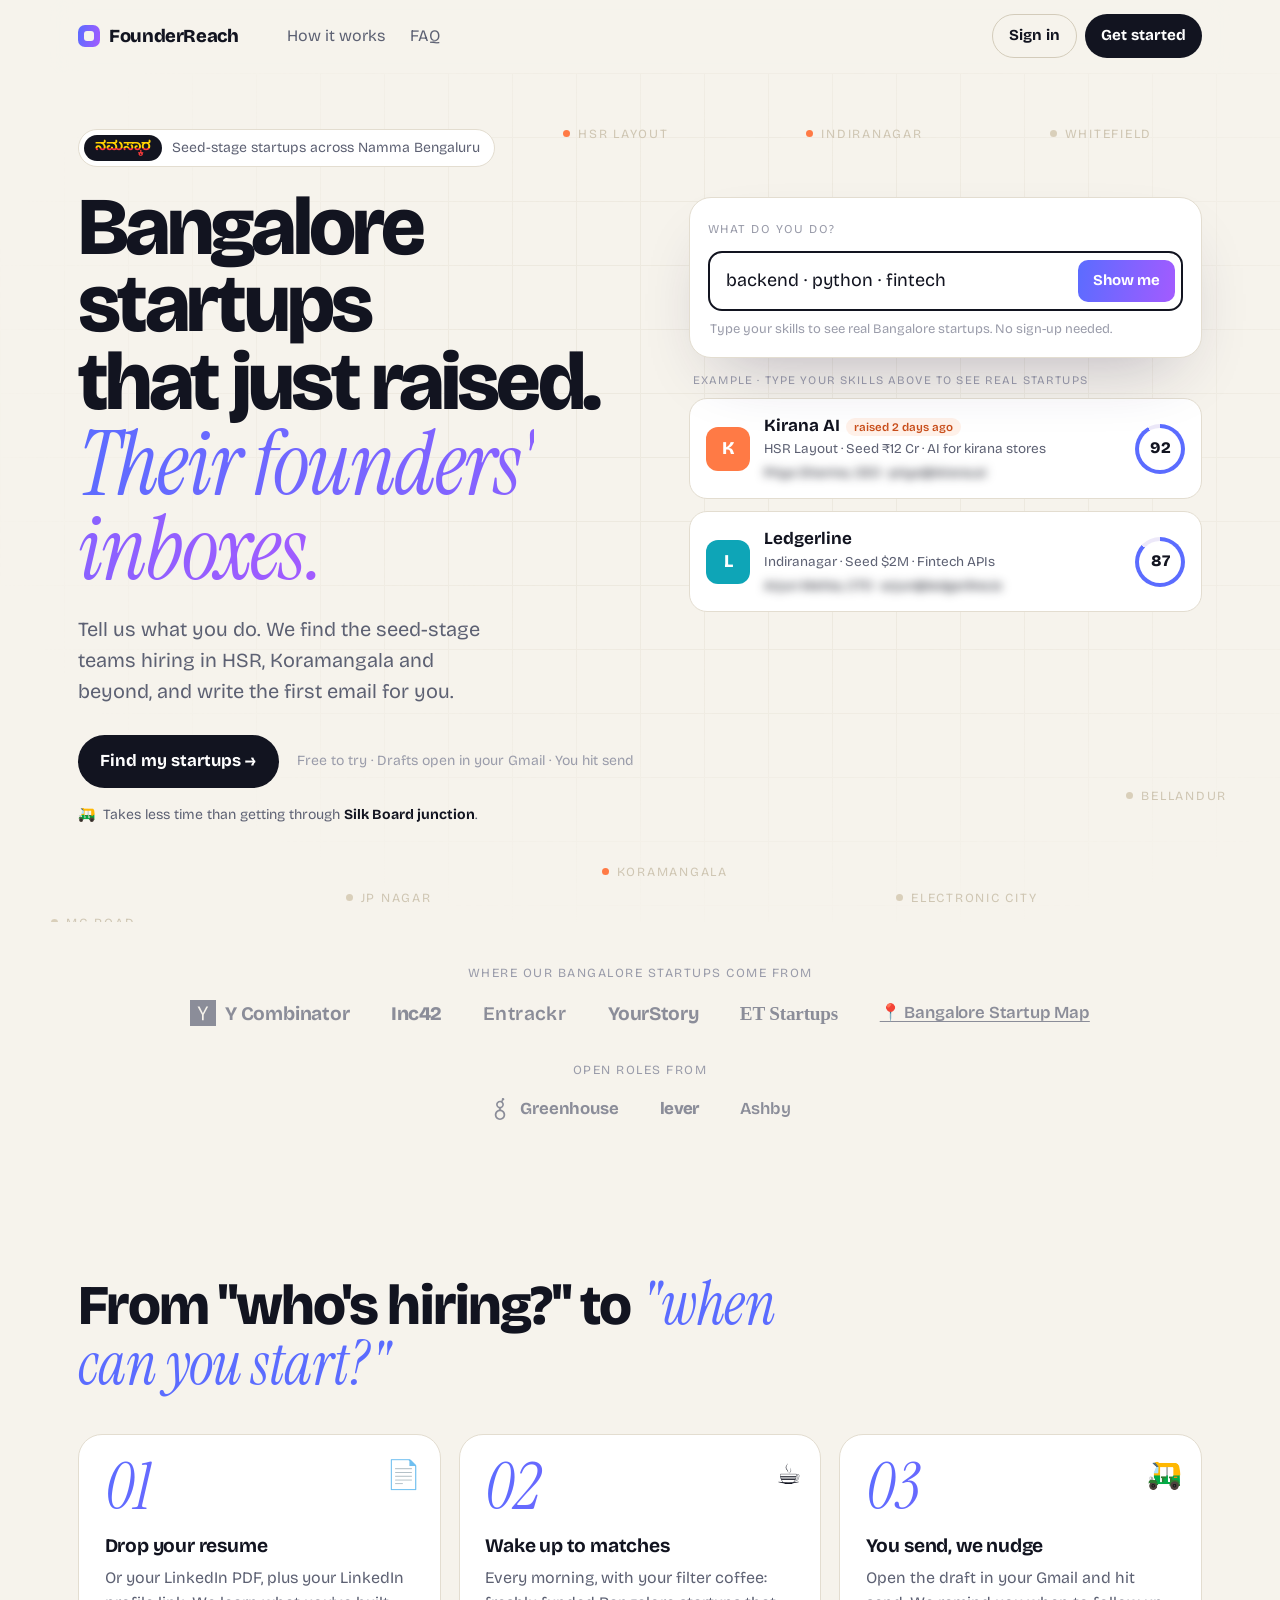
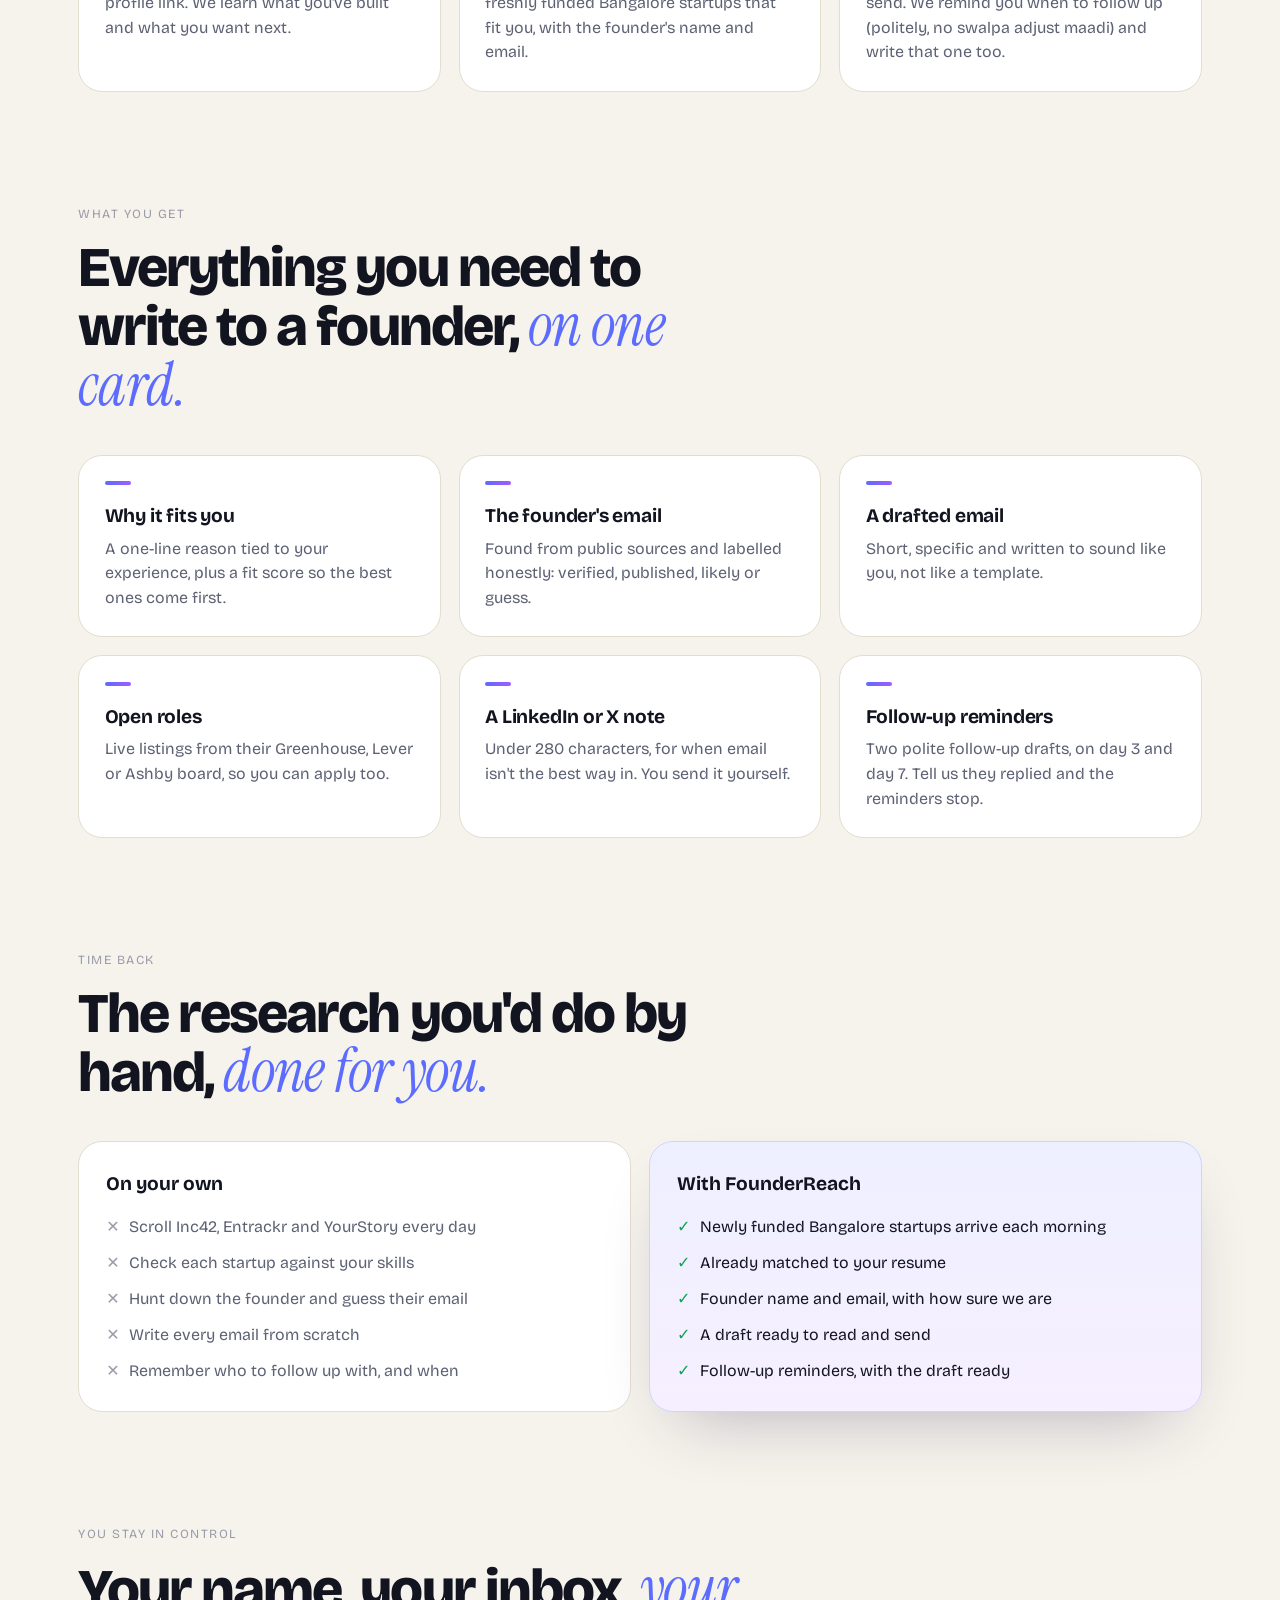
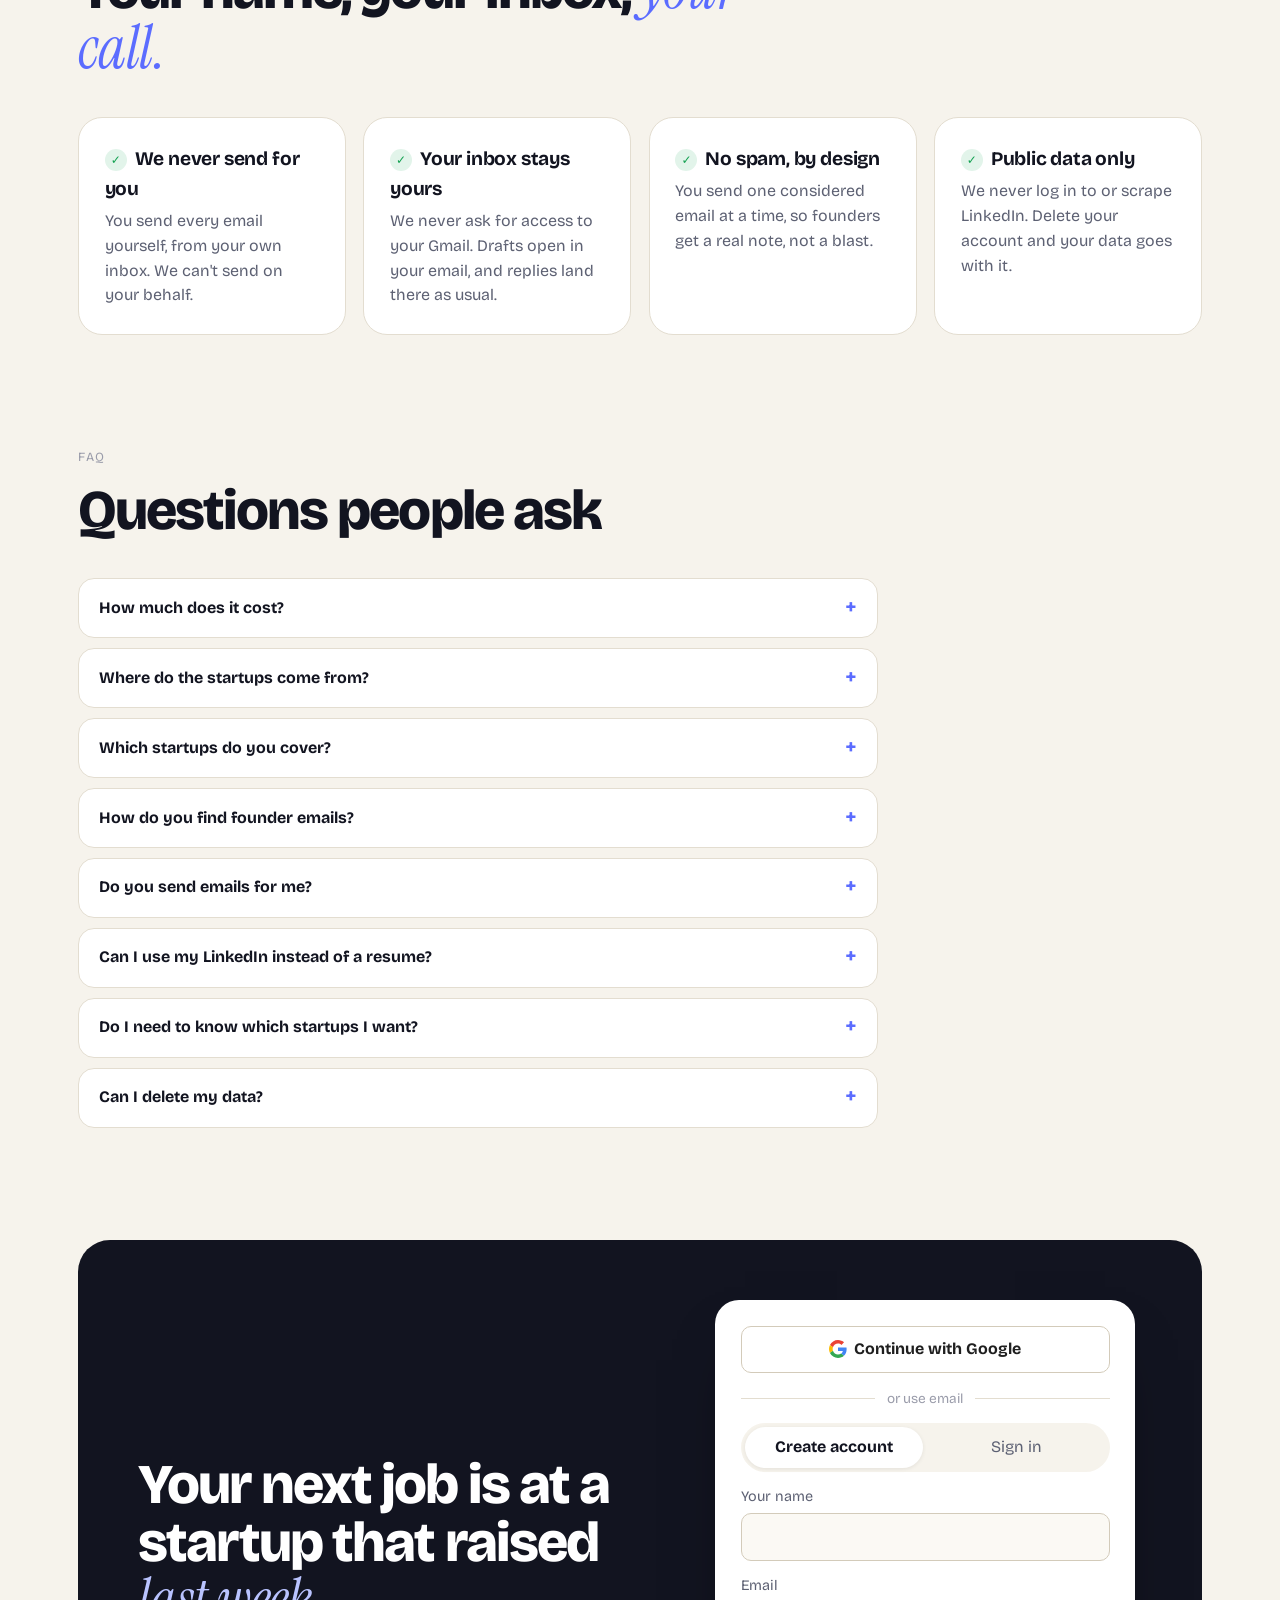
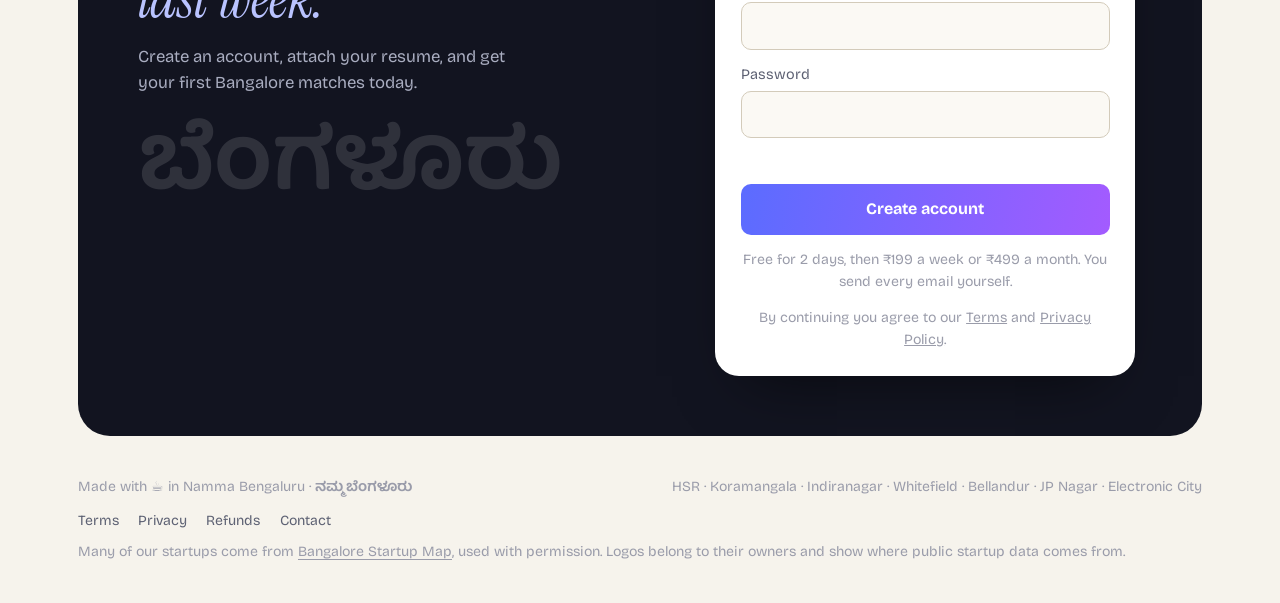
==== commit 03422b13: "Security: admin-only pool refresh, sign-in limits, security headers - "Refresh startup pool" (which " ====
--- a/static/index.html
+++ b/static/index.html
@@ -233,7 +233,7 @@
     <section id="pipeline" class="pipeline" hidden>
       <p class="stats" id="stats"></p>
       <div class="pipe-actions">
-        <button class="btn ghost" id="discover-btn">Refresh startup pool</button>
+        <button class="btn ghost" id="discover-btn" hidden>Refresh startup pool</button>
         <button class="btn ghost danger" id="logout-btn">Sign out</button>
         <button class="btn ghost danger" id="delete-btn">Delete my account</button>
       </div>
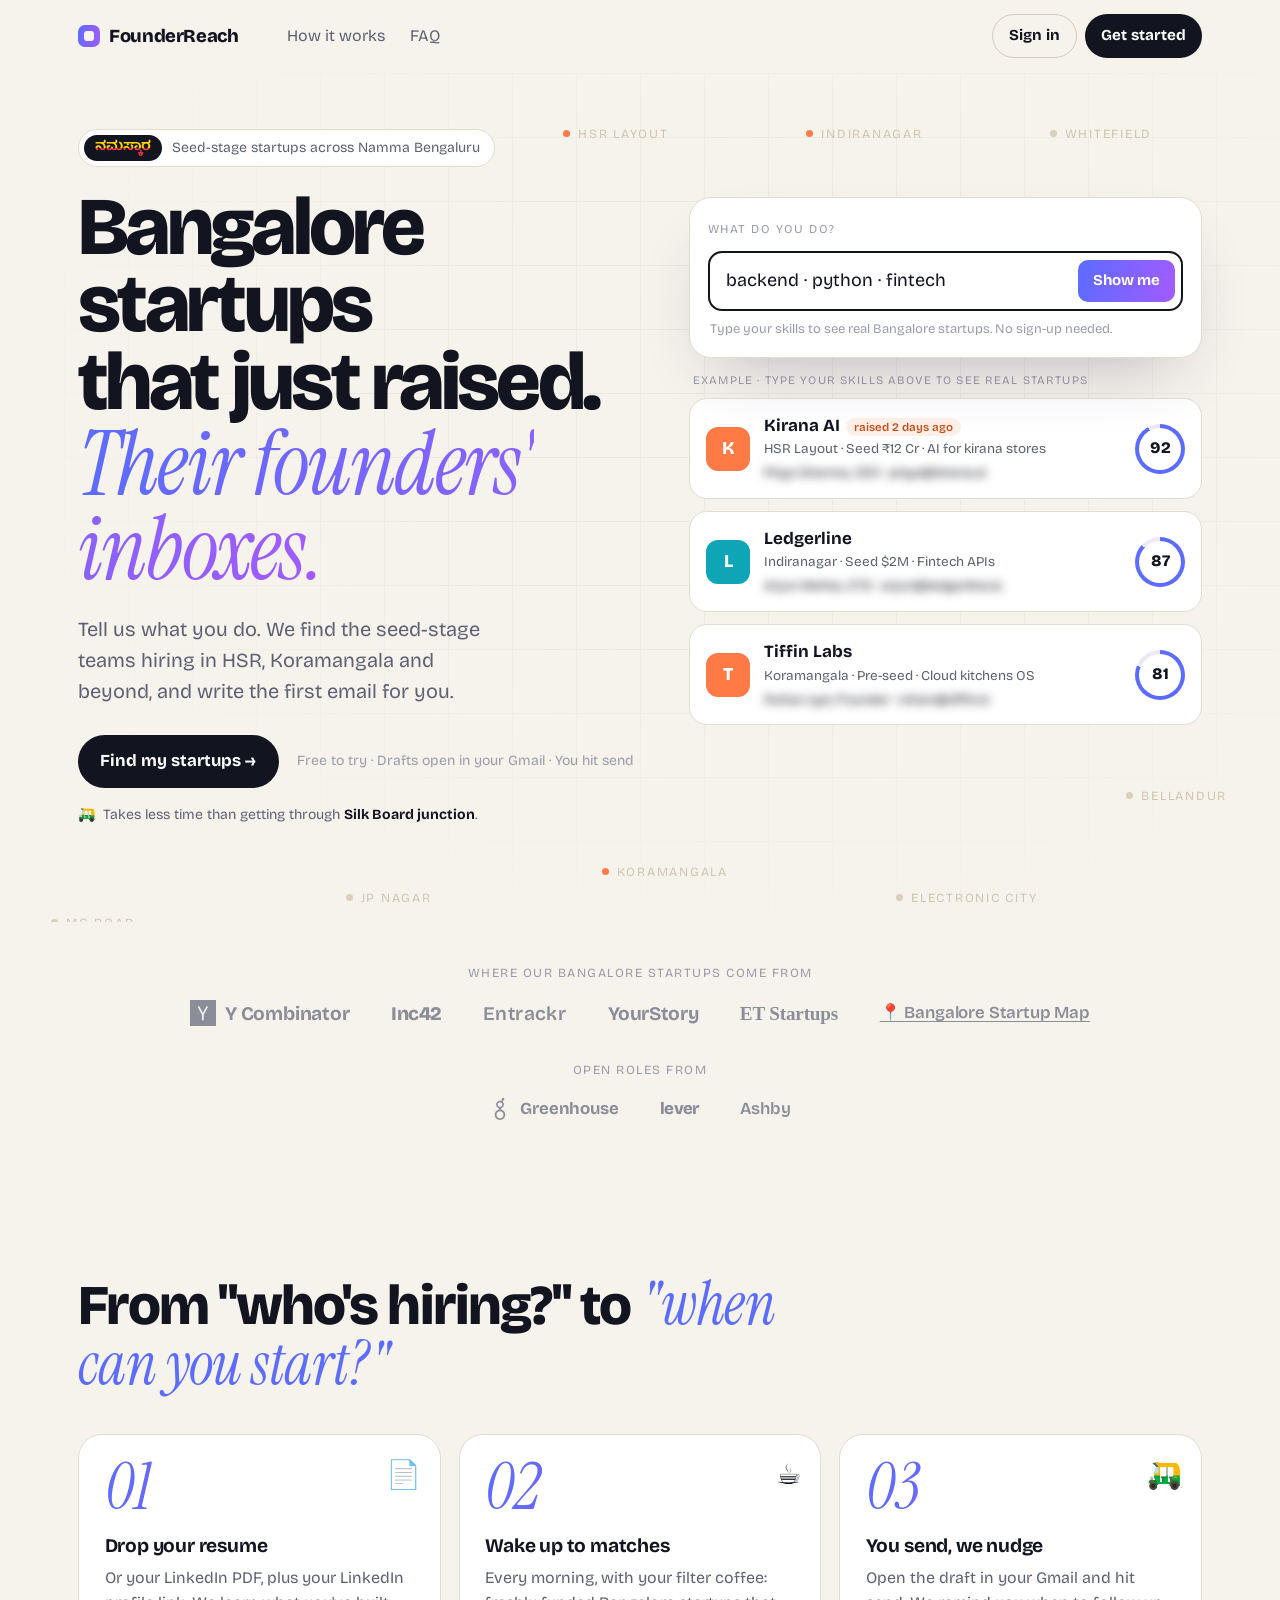
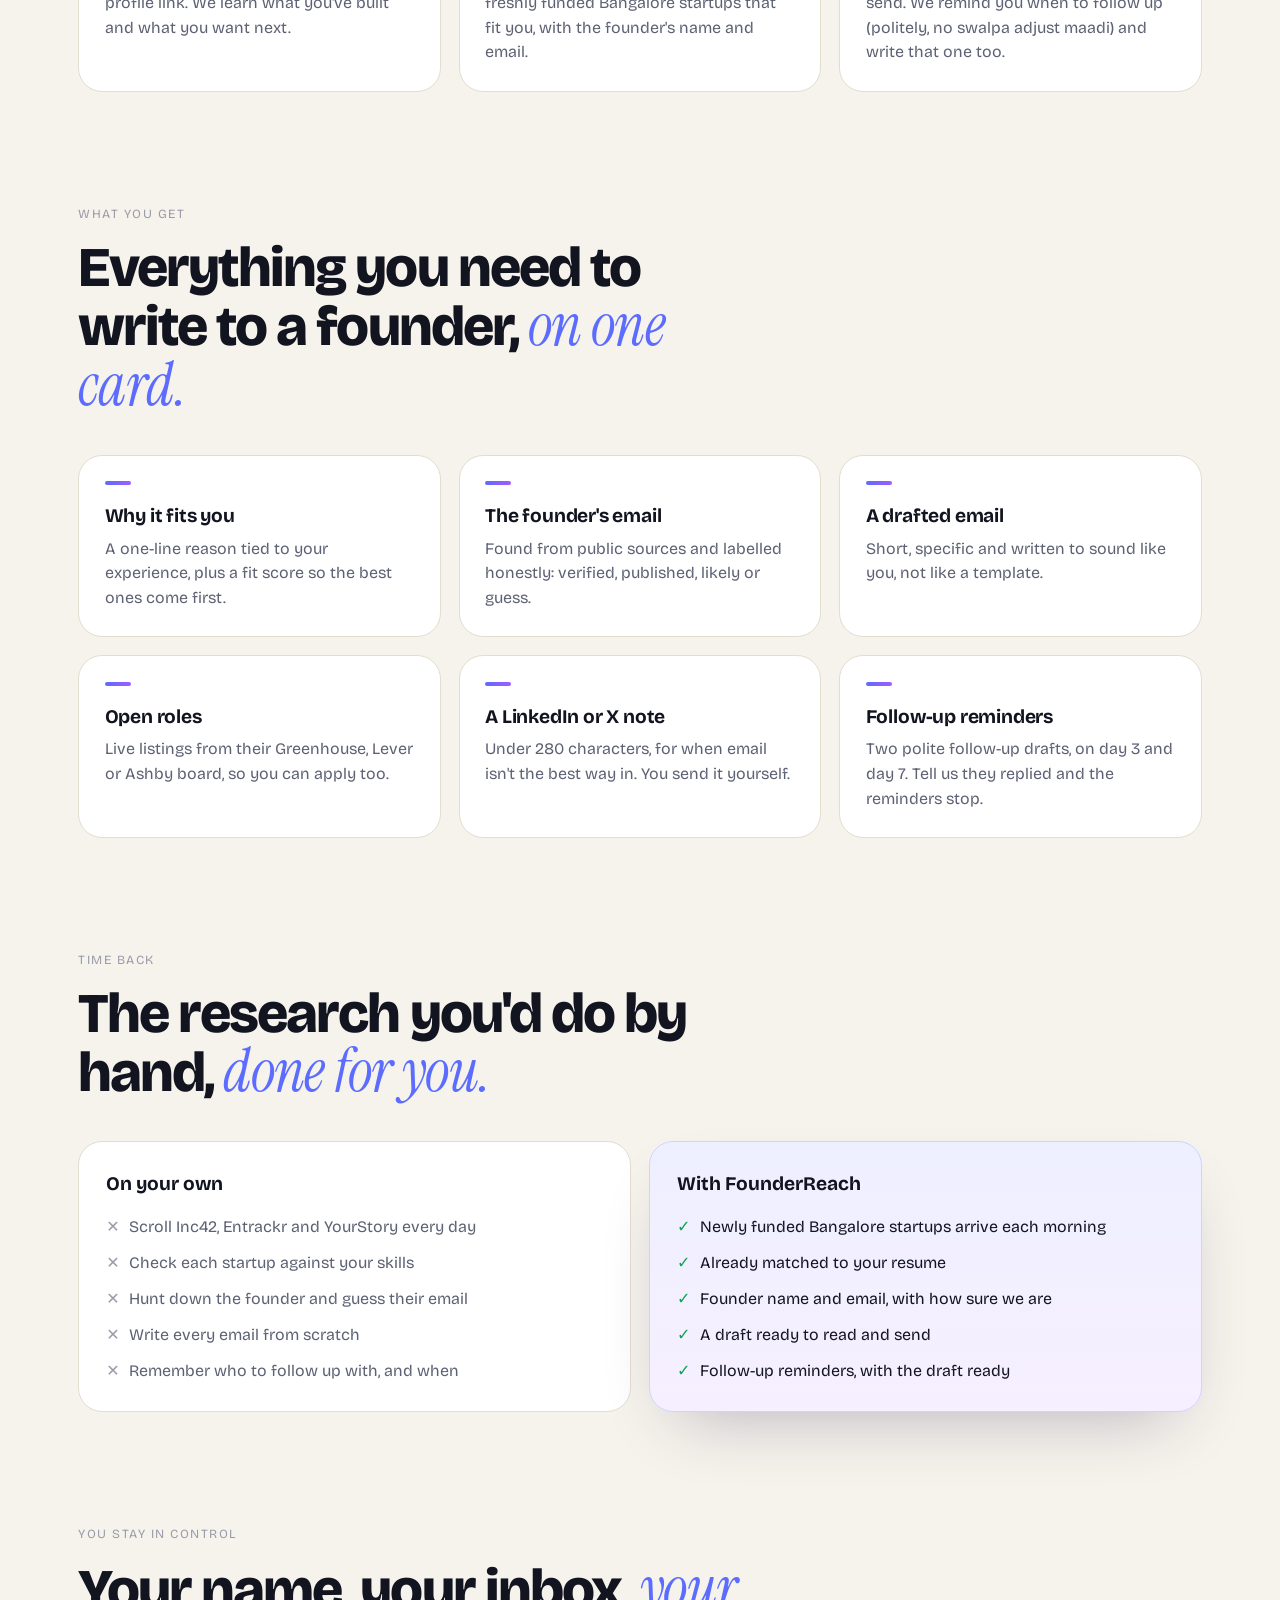
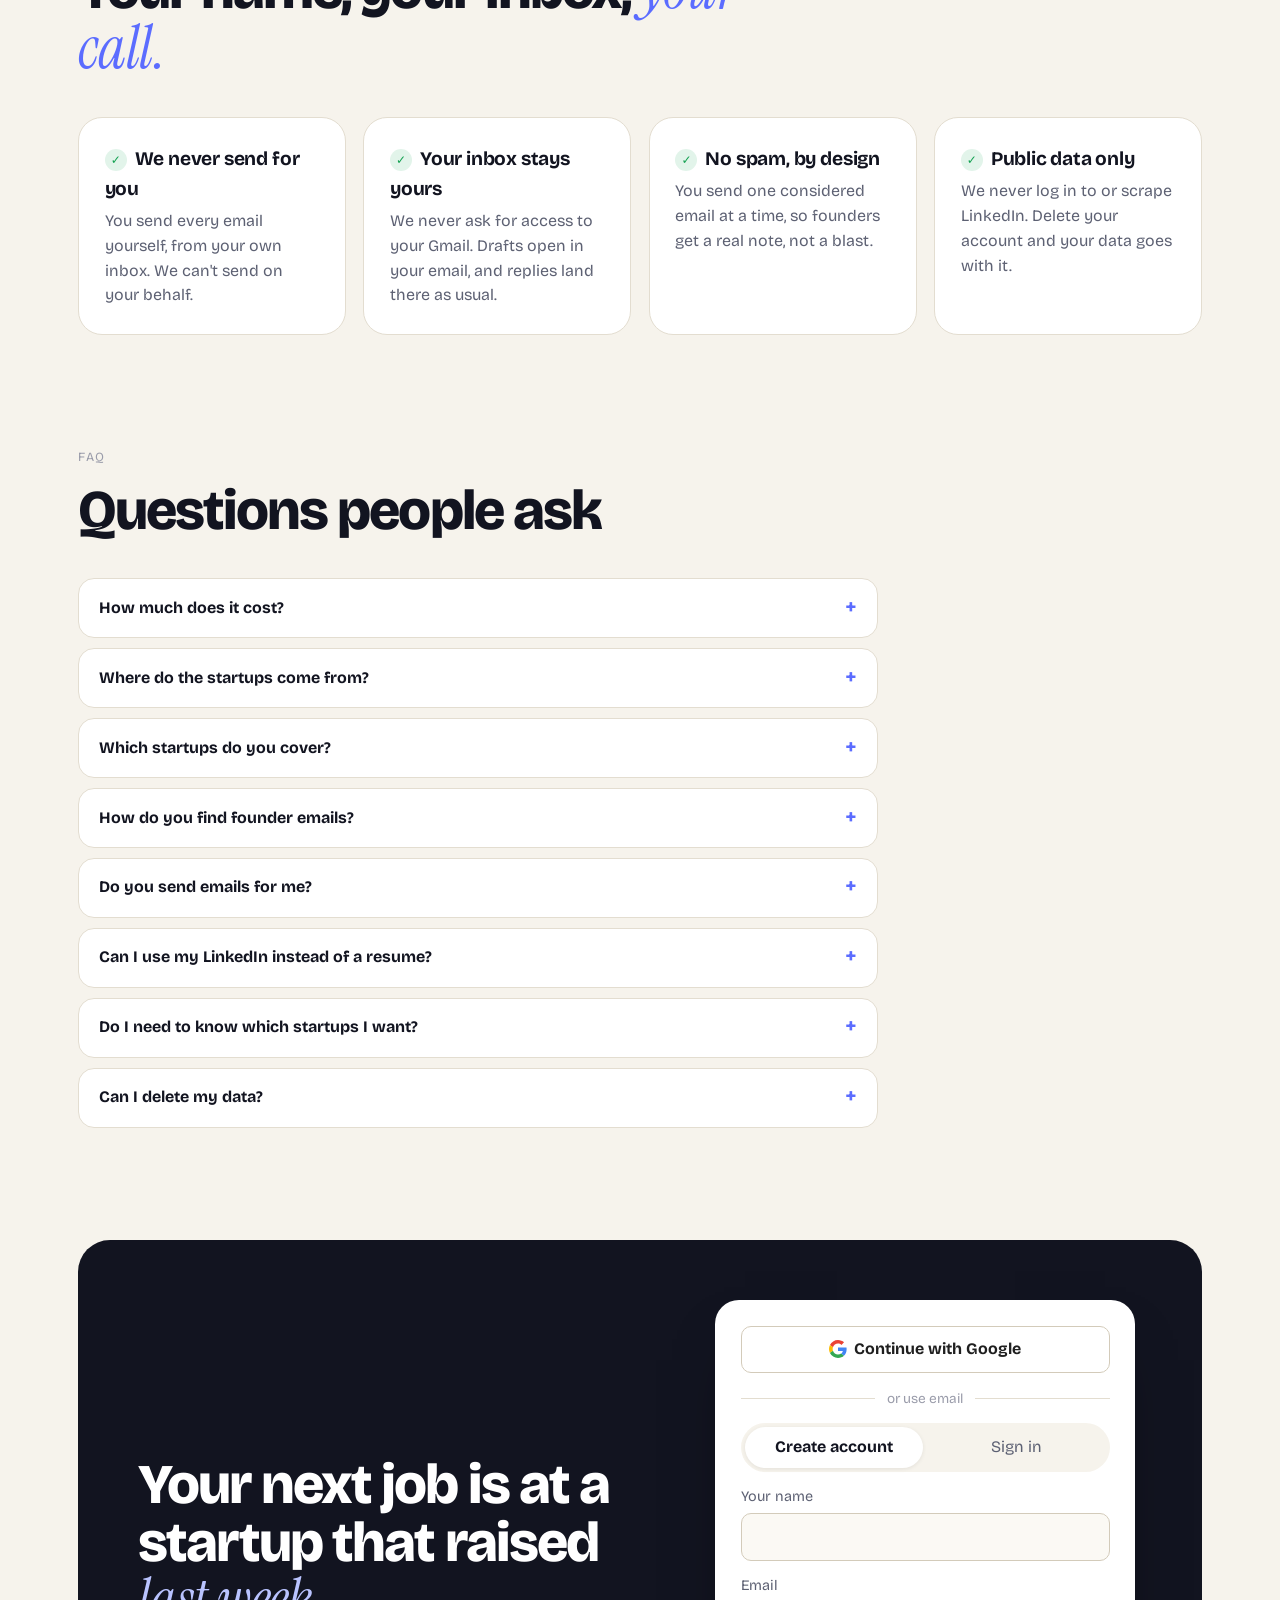
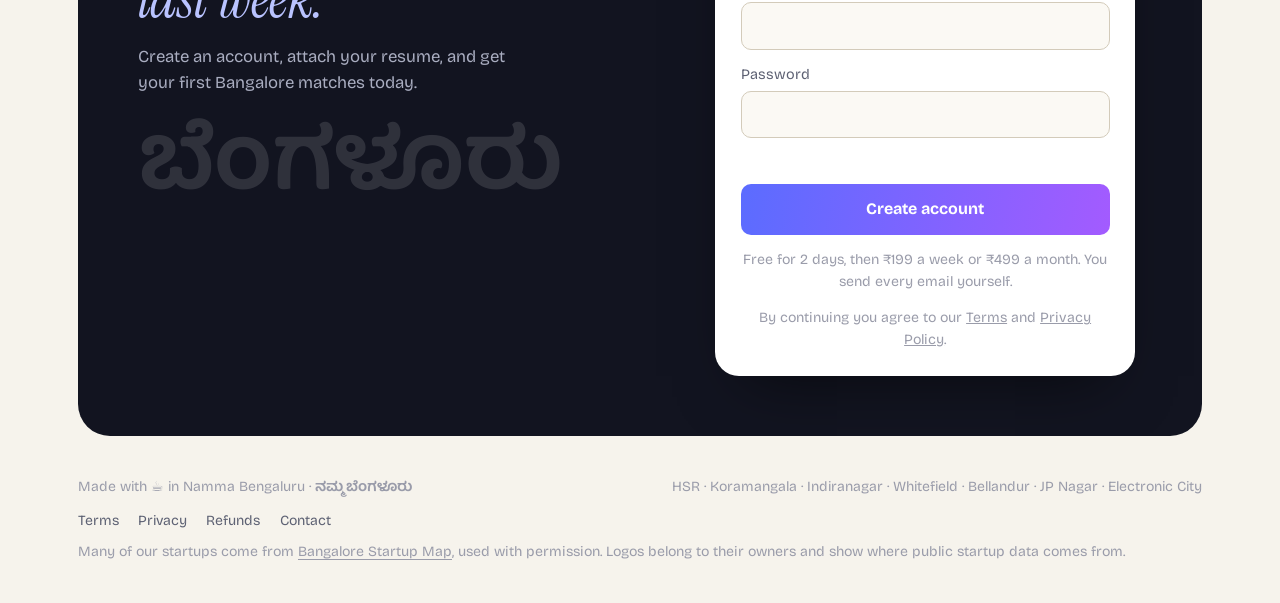
==== commit 666ef19a: "Fix 17 bugs from the bug hunt (security, matching, AI failures, cost) Security - B: admin needs a co" ====
--- a/static/index.html
+++ b/static/index.html
@@ -188,6 +188,7 @@
         <label class="field" id="name-field">Your name<input name="name" autocomplete="name"></label>
         <label class="field">Email<input name="email" type="email" autocomplete="email" required></label>
         <label class="field">Password<input name="password" type="password" minlength="8" autocomplete="current-password" required></label>
+        <p class="fine center" id="signup-closed" hidden>Email sign-up opens soon. For now, use <b>Continue with Google</b> above.</p>
         <p class="error" id="auth-error" role="alert"></p>
         <button class="btn primary" id="auth-submit">Create account</button>
         <p class="fine center">Free for 2 days, then ₹199 a week or ₹499 a month. You send every email yourself.</p>
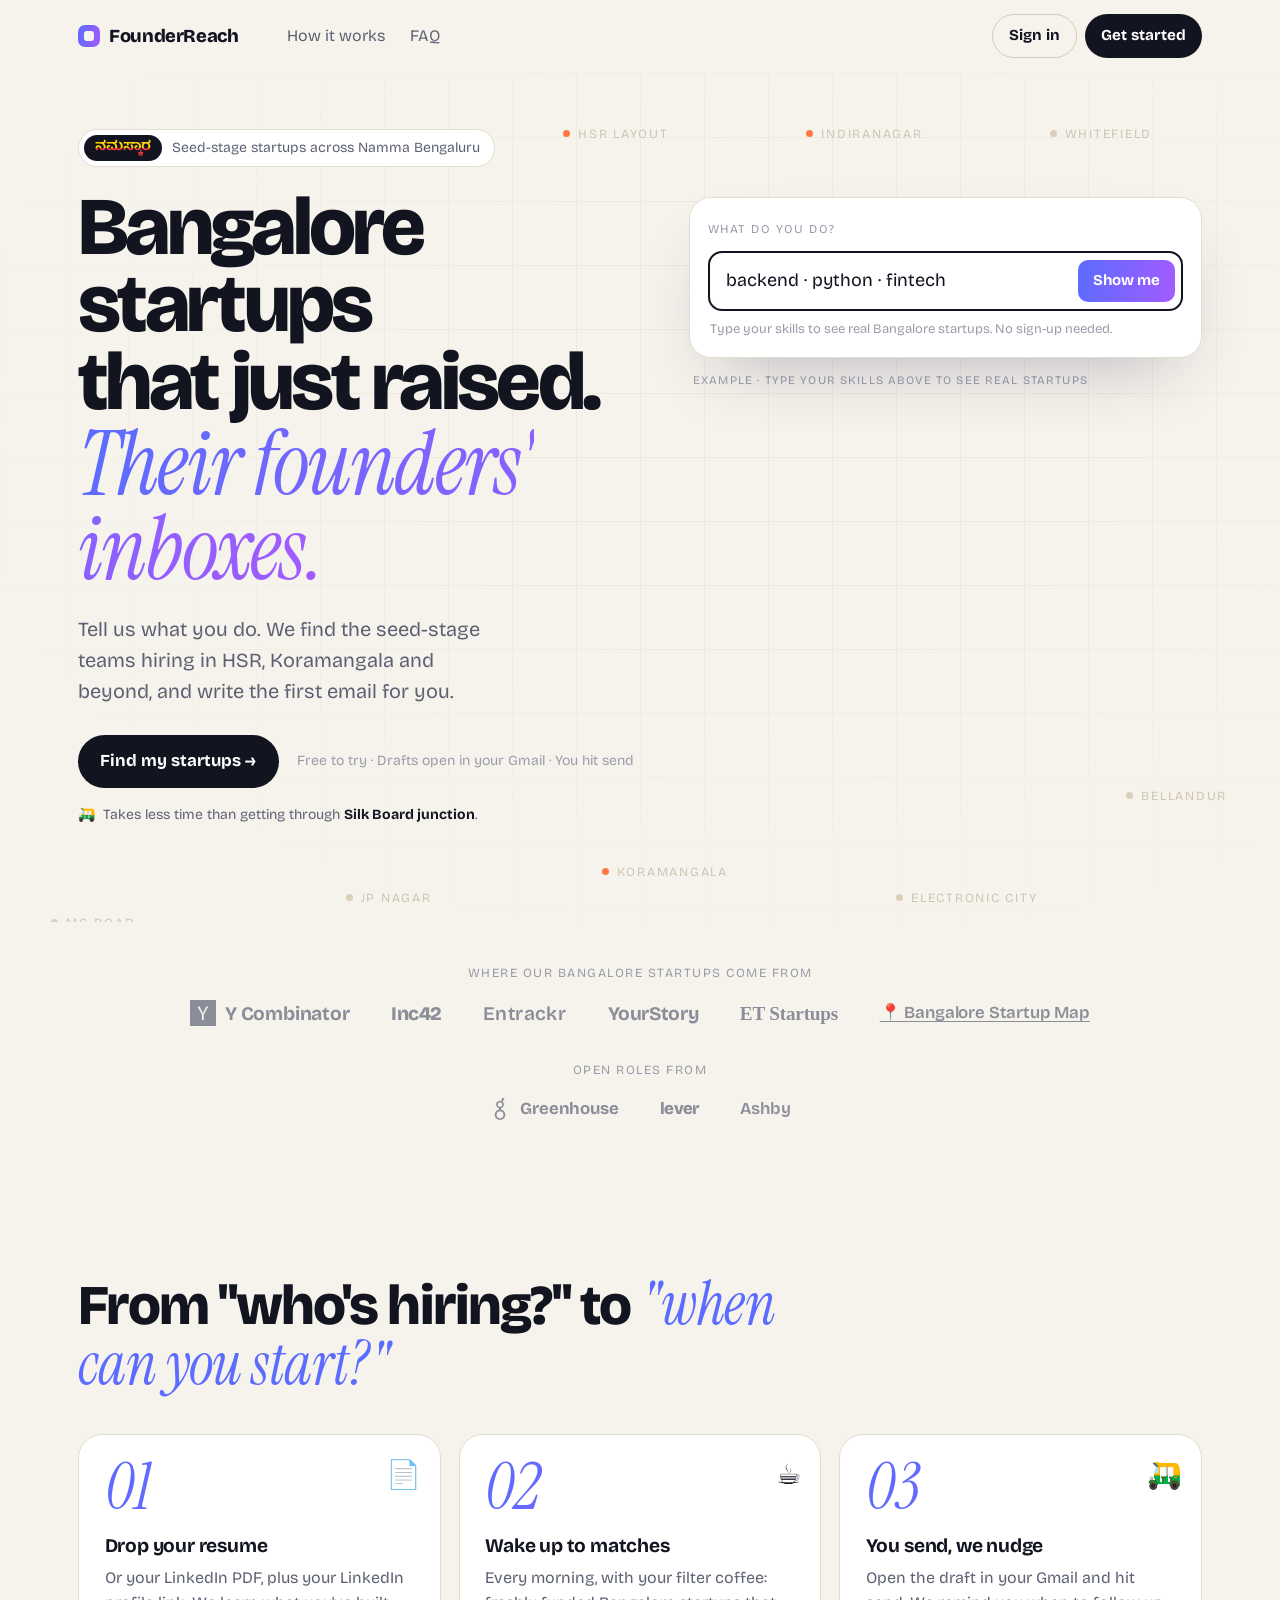
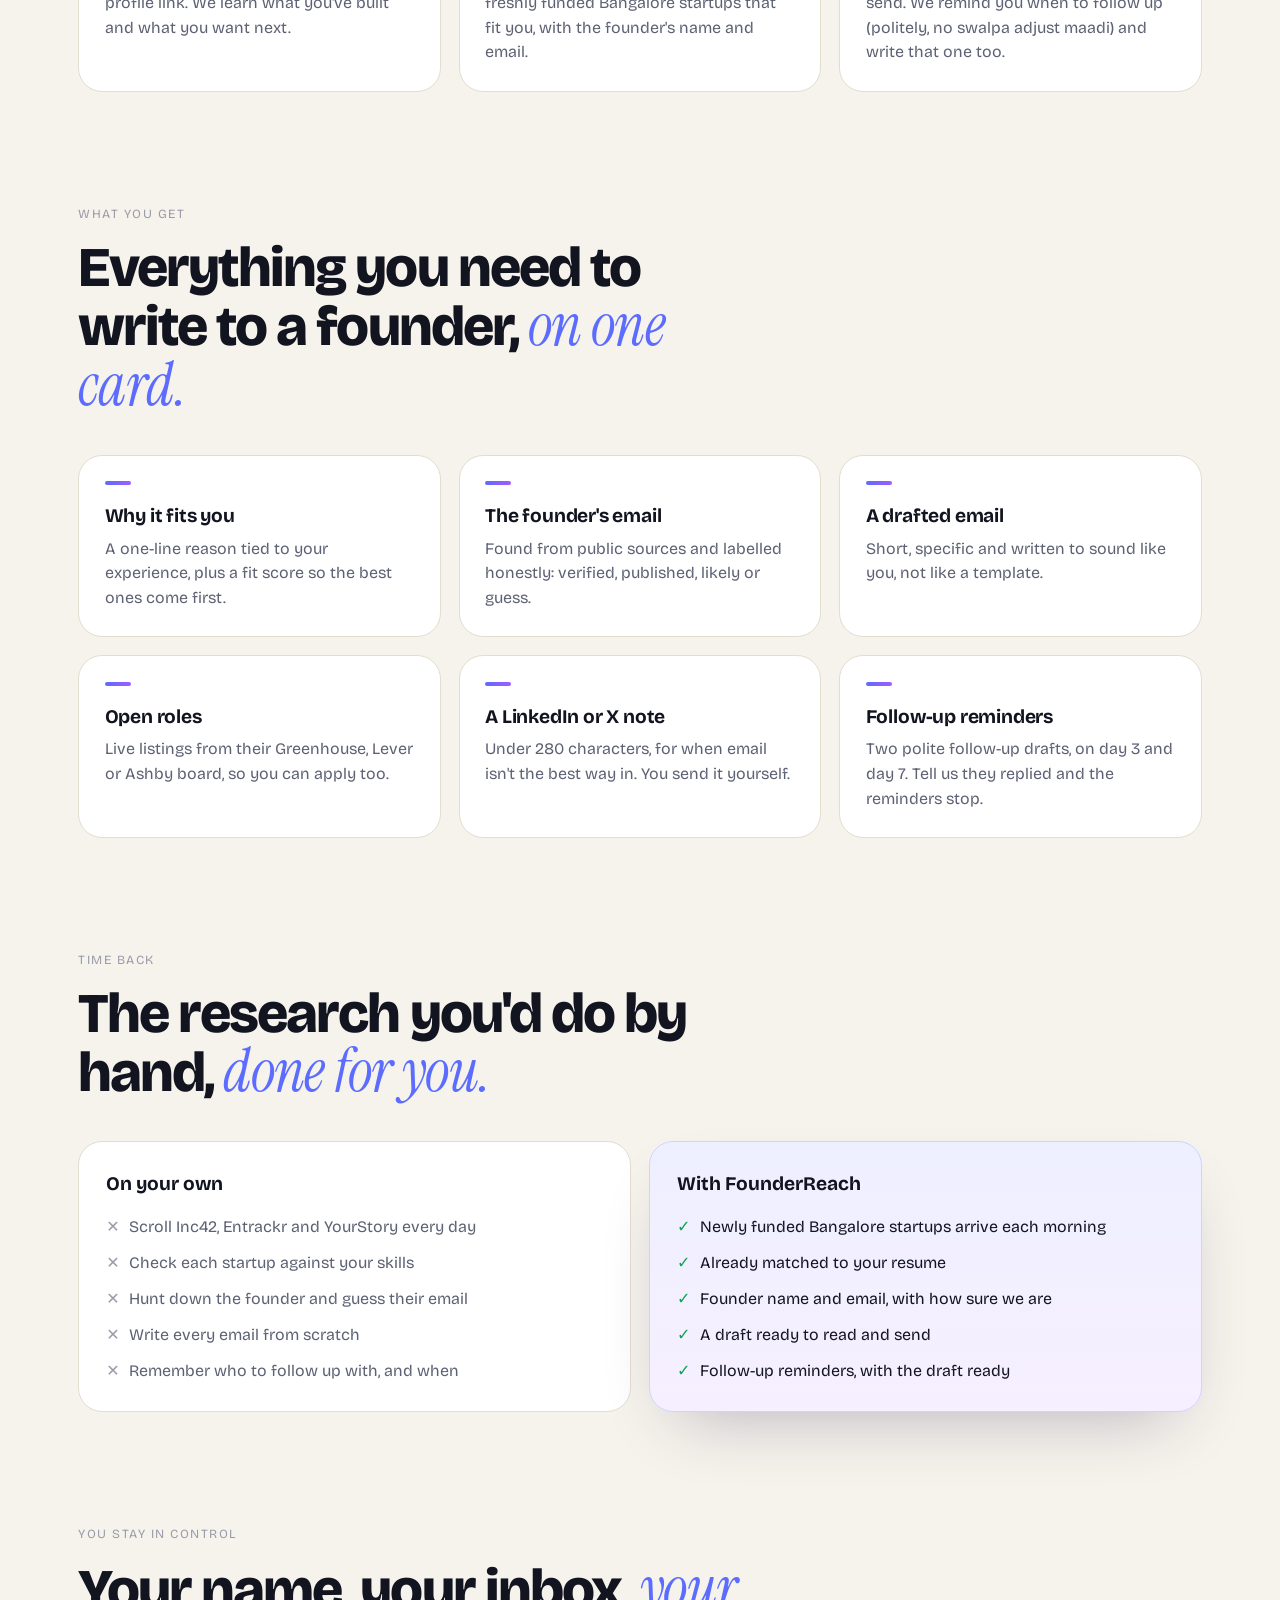
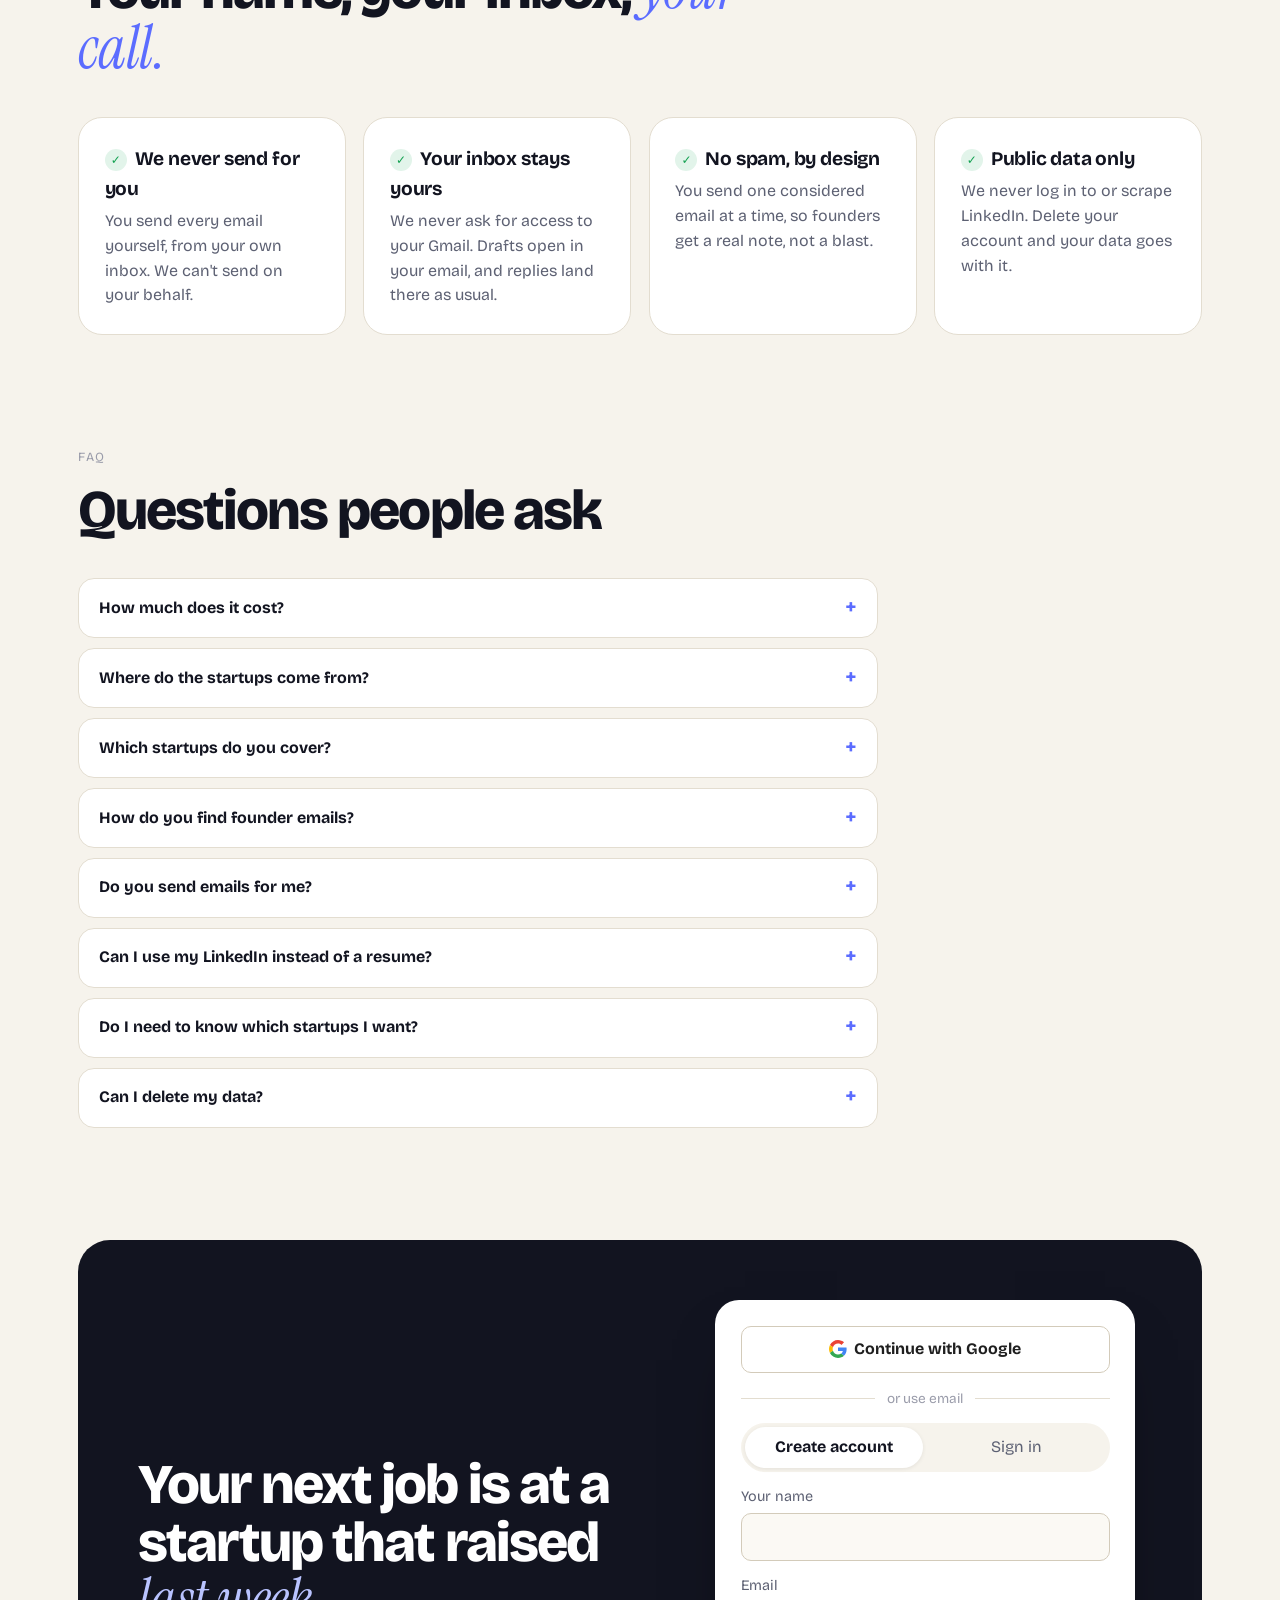
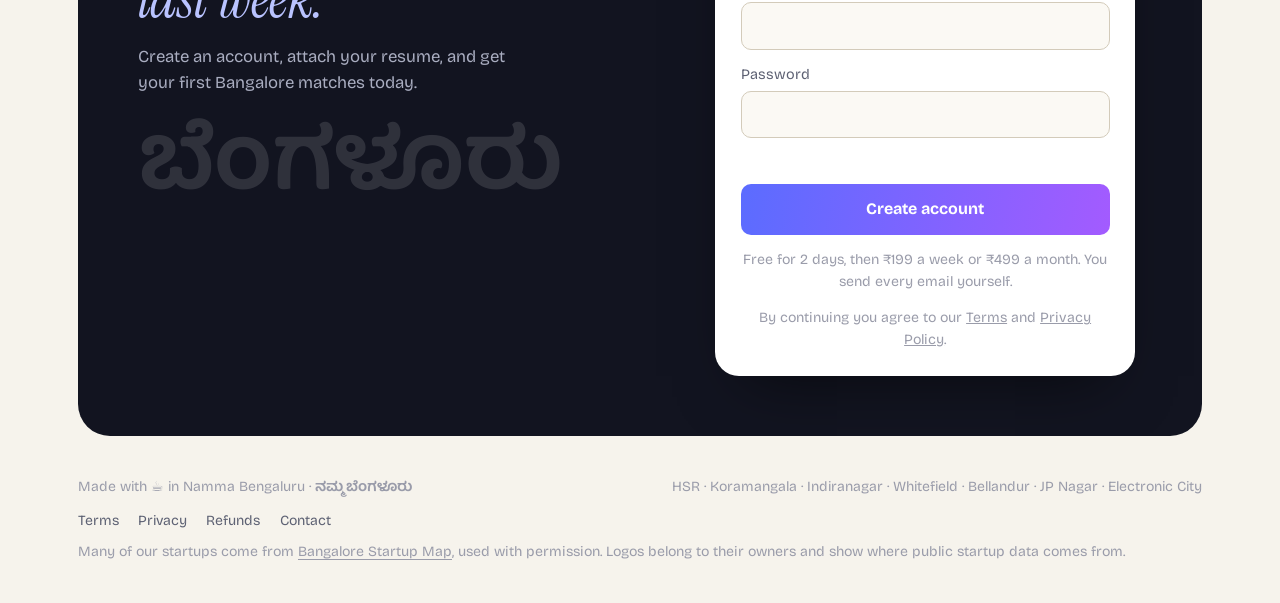
==== commit 12ce85dc: "Redesign the chat screen; logo goes to the home page Welcome header, avatars, gradient bubbles, typi" ====
--- a/static/index.html
+++ b/static/index.html
@@ -209,26 +209,32 @@
   <div id="app" class="app" hidden>
     <div class="topwrap">
       <header class="top">
-        <span class="wordmark small">FounderReach</span>
+        <a class="logo" href="/?home" title="Home"><i></i>FounderReach</a>
         <nav class="tabs" role="tablist">
           <button role="tab" data-tab="chat" aria-selected="true">Chat</button>
           <button role="tab" data-tab="pipeline" aria-selected="false">Pipeline</button>
         </nav>
+        <span class="me" id="me-avatar" aria-hidden="true"></span>
       </header>
       <p class="banner" id="banner" role="status" hidden><span id="banner-text"></span> <button type="button" id="resend-btn" hidden>Resend</button></p>
     </div>
 
     <section id="chat" class="chat">
       <ol id="messages" class="messages" aria-live="polite"></ol>
-      <form id="composer" class="composer">
-        <label class="clip" title="Attach your resume or LinkedIn PDF">
-          <input type="file" id="resume" accept=".pdf,.txt,.md" hidden>
-          <svg viewBox="0 0 24 24" width="20" height="20" aria-hidden="true"><path d="M16.5 6.5v9.2a4.5 4.5 0 0 1-9 0V5.6a3 3 0 0 1 6 0v9.6a1.5 1.5 0 0 1-3 0V7" fill="none" stroke="currentColor" stroke-width="1.7" stroke-linecap="round"/></svg>
-          <span class="sr">Attach resume or LinkedIn PDF</span>
-        </label>
-        <textarea id="input" rows="1" placeholder="Message FounderReach" aria-label="Message"></textarea>
-        <button class="btn primary send" id="send-btn">Send</button>
-      </form>
+      <div class="dock">
+        <div class="quick" id="quick" aria-label="Suggestions"></div>
+        <form id="composer" class="composer">
+          <label class="clip" title="Attach your resume or LinkedIn PDF">
+            <input type="file" id="resume" accept=".pdf,.txt,.md" hidden>
+            <svg viewBox="0 0 24 24" width="20" height="20" aria-hidden="true"><path d="M16.5 6.5v9.2a4.5 4.5 0 0 1-9 0V5.6a3 3 0 0 1 6 0v9.6a1.5 1.5 0 0 1-3 0V7" fill="none" stroke="currentColor" stroke-width="1.7" stroke-linecap="round"/></svg>
+            <span class="sr">Attach resume or LinkedIn PDF</span>
+          </label>
+          <textarea id="input" rows="1" placeholder="Ask for startups, a draft, a follow-up…" aria-label="Message"></textarea>
+          <button class="send" id="send-btn" aria-label="Send">
+            <svg viewBox="0 0 24 24" width="20" height="20" aria-hidden="true"><path d="M12 19V5M5.5 11.5 12 5l6.5 6.5" fill="none" stroke="currentColor" stroke-width="2.2" stroke-linecap="round" stroke-linejoin="round"/></svg>
+          </button>
+        </form>
+      </div>
     </section>
 
     <section id="pipeline" class="pipeline" hidden>
@@ -245,13 +251,15 @@
   <template id="letter-tpl">
     <article class="letter">
       <div class="letter-head">
-        <div>
+        <span class="mono" aria-hidden="true"></span>
+        <div class="head-text">
           <h3 class="co"></h3>
           <p class="what"></p>
+          <p class="tags"></p>
         </div>
         <span class="postmark"><b></b><small>fit</small></span>
       </div>
-      <p class="why"></p>
+      <p class="why"><b>Why you</b><span class="why-text"></span></p>
       <div class="envelope" hidden>
         <p class="to"><span class="to-addr"></span> <span class="conf"></span></p>
         <p class="alts"></p>
--- a/static/styles.css
+++ b/static/styles.css
@@ -293,6 +293,8 @@
 .fine { color: var(--faint); font-size: 0.88rem; margin: 0; }
 .fine.center { text-align: center; }
 
+.signed-in .nav-cta [data-goto=login], .signed-in .join form { display: none; }
+
 /* ================= app shell ================= */
 .app { height: 100%; display: grid; grid-template-rows: auto 1fr; max-width: 840px; margin: 0 auto; }
 .top { display: flex; align-items: center; gap: 0.75rem; padding: 0.85rem 16px; border-bottom: 1px solid var(--line); }
@@ -302,7 +304,7 @@
 .gmail-pill { border: 1px solid var(--line-strong); background: var(--card); border-radius: 999px; padding: 0.4rem 0.9rem; font-size: 0.88rem; cursor: pointer; white-space: nowrap; color: var(--ink); }
 .gmail-pill:hover { border-color: var(--ink); }
 .gmail-pill.on { color: var(--ok); border-color: rgba(18,161,80,0.45); }
-@media (max-width: 480px) { .app .wordmark.small { display: none; } .tabs { margin-left: 0; } .gmail-pill { margin-left: auto; } }
+@media (max-width: 480px) { .top .logo { font-size: 0; gap: 0; } }
 
 .banner { display: flex; flex-wrap: wrap; align-items: center; gap: 0.25rem 0.6rem; margin: 0.7rem 16px 0; padding: 0.6rem 0.95rem;
   border-radius: var(--r-sm); font-size: 0.92rem; background: #eef0ff; border: 1px solid #cfd4ff; color: var(--ink); }
@@ -312,47 +314,101 @@
 .banner button:disabled { color: var(--faint); cursor: default; text-decoration: none; }
 
 /* ---- chat ---- */
-.chat { display: grid; grid-template-rows: 1fr auto; min-height: 0; }
-.messages { list-style: none; margin: 0; padding: 1.25rem 16px; overflow-y: auto; display: flex; flex-direction: column; gap: 0.7rem; }
-.msg { max-width: 82%; padding: 0.7rem 1rem; border-radius: 18px; white-space: pre-wrap; overflow-wrap: anywhere; }
-.msg.assistant { background: var(--card); border: 1px solid var(--line); align-self: flex-start; border-bottom-left-radius: 5px; }
-.msg.user { background: var(--ink); color: #fff; align-self: flex-end; border-bottom-right-radius: 5px; }
+.chat { display: grid; grid-template-rows: 1fr auto; min-height: 0; position: relative; }
+.chat::before { content: ""; position: absolute; inset: 0; z-index: -1; pointer-events: none;
+  background: radial-gradient(520px 300px at 12% 0%, rgba(91,108,255,.10), transparent 70%),
+              radial-gradient(460px 280px at 95% 30%, rgba(255,122,69,.08), transparent 70%),
+              radial-gradient(var(--line) 1px, transparent 1.2px) 0 0 / 22px 22px; }
+.messages { list-style: none; margin: 0; padding: 1.5rem 16px 1rem; overflow-y: auto; display: flex; flex-direction: column; gap: 0.6rem; scroll-behavior: smooth; }
+
+.hello { align-self: stretch; text-align: center; padding: 1.4rem 0 1.6rem; display: grid; justify-items: center; gap: .55rem; }
+.hello .namaskara { font-size: 15px; padding: 3px 13px; }
+.hello h2 { margin: 0; font-size: clamp(1.45rem, 3.6vw, 1.95rem); font-weight: 800; letter-spacing: -.025em; line-height: 1.15; max-width: 22ch; }
+.hello p { margin: 0; color: var(--soft); max-width: 40ch; font-size: .97rem; }
+
+.msg { max-width: min(78%, 560px); padding: .75rem 1.05rem; border-radius: 20px; white-space: pre-wrap; overflow-wrap: anywhere; line-height: 1.5; position: relative; }
+.msg.assistant { background: var(--card); align-self: flex-start; margin-left: 42px; border-bottom-left-radius: 6px;
+  box-shadow: 0 1px 2px rgba(18,20,32,.05), 0 10px 26px -18px rgba(40,30,80,.35); border: 1px solid rgba(227,221,208,.7); }
+.msg.assistant::before { content: ""; position: absolute; left: -42px; bottom: 0; width: 32px; height: 32px; border-radius: 11px;
+  background: linear-gradient(var(--card), var(--card)) center / 12px 12px no-repeat, var(--grad); box-shadow: 0 6px 14px -6px rgba(91,108,255,.6); }
+.msg.assistant + .msg.assistant { margin-top: -.3rem; }
+.msg.assistant:has(+ .msg.assistant)::before { visibility: hidden; }  /* one avatar per run of messages */
+.msg.user { background: var(--grad); color: #fff; align-self: flex-end; border-bottom-right-radius: 6px; box-shadow: 0 12px 24px -14px rgba(91,108,255,.75); }
 .msg a { color: inherit; text-decoration: underline; text-underline-offset: 2px; overflow-wrap: anywhere; }
 .msg.assistant a { color: var(--a1); }
 .msg.unread { border-color: var(--a1); box-shadow: 0 0 0 3px rgba(91,108,255,.15); }
-.msg.typing { color: var(--soft); font-style: italic; }
+.msg.typing { display: flex; gap: 5px; padding: 1rem 1.1rem; }
+.msg.typing i { width: 7px; height: 7px; border-radius: 50%; background: var(--a1); opacity: .35; }
 @media (prefers-reduced-motion: no-preference) {
-  .msg { animation: pop .25s ease-out; }
-  @keyframes pop { from { opacity: 0; transform: translateY(6px); } }
-  .msg.typing { animation: pulse 1.4s ease-in-out infinite; }
-  @keyframes pulse { 50% { opacity: 0.5; } }
-}
-.cards { align-self: stretch; display: grid; gap: 0.75rem; }
-.composer { display: flex; align-items: flex-end; gap: 0.5rem; padding: 0.75rem 16px 1rem; border-top: 1px solid var(--line); background: var(--bg); }
-.composer textarea { flex: 1; resize: none; max-height: 160px; padding: 0.7rem 1rem; border-radius: 20px; border: 1.5px solid var(--line-strong); background: var(--card); color: var(--ink); line-height: 1.4; }
-.composer textarea:focus { border-color: var(--ink); outline: none; }
+  .msg, .cards { animation: pop .3s cubic-bezier(.2,.9,.3,1.2); }
+  @keyframes pop { from { opacity: 0; transform: translateY(8px) scale(.98); } }
+  .msg.typing i { animation: dot 1.1s ease-in-out infinite; }
+  .msg.typing i:nth-child(2) { animation-delay: .15s; }
+  .msg.typing i:nth-child(3) { animation-delay: .3s; }
+  @keyframes dot { 0%, 60%, 100% { transform: none; opacity: .35; } 30% { transform: translateY(-5px); opacity: 1; } }
+  .cards .letter { animation: pop .35s backwards cubic-bezier(.2,.9,.3,1.2); }
+  .cards .letter:nth-child(3) { animation-delay: .06s; } .cards .letter:nth-child(4) { animation-delay: .12s; }
+  .cards .letter:nth-child(5) { animation-delay: .18s; } .cards .letter:nth-child(n+6) { animation-delay: .24s; }
+}
+.cards { align-self: stretch; display: grid; gap: .7rem; margin: .2rem 0 .4rem 42px; }
+.cards-head { margin: .2rem 0 0; font-size: 12px; letter-spacing: .12em; text-transform: uppercase; color: var(--faint); font-weight: 700; }
+@media (max-width: 560px) { .msg { max-width: 86%; } .msg.assistant { margin-left: 0; } .msg.assistant::before { display: none; } .cards { margin-left: 0; } }
+
+.dock { padding: .4rem 16px max(1rem, env(safe-area-inset-bottom)); background: linear-gradient(transparent, var(--bg) 35%); }
+.quick { display: flex; gap: .45rem; overflow-x: auto; padding: .2rem 2px .6rem; scrollbar-width: none; transition: opacity .2s; }
+.quick::-webkit-scrollbar { display: none; }
+.quick:empty { display: none; }
+.quick.busy { opacity: .4; pointer-events: none; }
+.qchip { flex: none; border: 1px solid var(--line-strong); background: var(--card); color: var(--ink); border-radius: 999px; padding: .42rem .9rem;
+  font: 600 .88rem var(--font-ui); cursor: pointer; transition: border-color .15s, color .15s, transform .15s; }
+.qchip:hover { border-color: var(--a1); color: var(--a1); transform: translateY(-1px); }
+.composer { display: flex; align-items: flex-end; gap: .35rem; padding: 6px; background: var(--card); border: 1.5px solid var(--line-strong); border-radius: 26px;
+  box-shadow: 0 18px 40px -26px rgba(40,30,80,.45); transition: border-color .15s, box-shadow .15s; }
+.composer:focus-within { border-color: var(--a1); box-shadow: 0 0 0 4px rgba(91,108,255,.12), 0 18px 40px -26px rgba(40,30,80,.45); }
+.composer textarea { flex: 1; resize: none; max-height: 160px; padding: .62rem .3rem; border: 0; background: transparent; color: var(--ink); line-height: 1.4; font: inherit; }
+.composer textarea:focus { outline: none; }
 .composer textarea::placeholder { color: var(--faint); }
-.clip { display: grid; place-items: center; width: 44px; height: 44px; border-radius: 50%; cursor: pointer; color: var(--soft); flex: none; }
-.clip:hover { color: var(--ink); background: var(--card); }
-.send { height: 44px; }
+.clip { display: grid; place-items: center; width: 40px; height: 40px; border-radius: 50%; cursor: pointer; color: var(--soft); flex: none; }
+.clip:hover { color: var(--a1); background: #eef0ff; }
+.send { flex: none; width: 40px; height: 40px; border: 0; border-radius: 50%; background: var(--grad); color: #fff; display: grid; place-items: center; cursor: pointer;
+  box-shadow: 0 8px 18px -8px rgba(91,108,255,.8); transition: transform .15s, opacity .15s; }
+.send:hover { transform: translateY(-1px) scale(1.04); }
+.send:disabled { opacity: .45; cursor: default; transform: none; }
+
+.top .logo { font-size: 1.1rem; }
+.me { width: 34px; height: 34px; border-radius: 50%; display: grid; place-items: center; flex: none; background: var(--ink); color: #fff; font-weight: 800; font-size: .95rem; }
+.me:empty { display: none; }
 
 /* ---- the startup card (the loud element) ---- */
-.letter { background: var(--card); border-radius: 20px; padding: 1.15rem 1.15rem 1.15rem 1.45rem; position: relative; border: 1px solid var(--line); overflow: hidden; box-shadow: 0 18px 40px -30px rgba(40,30,80,.4); }
-.letter::before { content: ""; position: absolute; inset: 0 auto 0 0; width: 4px; background: var(--grad); }
-.letter-head { display: flex; gap: 1rem; justify-content: space-between; align-items: flex-start; }
-.co { margin: 0; font-size: 1.18rem; font-weight: 800; letter-spacing: -0.01em; }
+.letter { background: var(--card); border-radius: 20px; padding: 1.1rem 1.15rem; position: relative; border: 1px solid var(--line); overflow: hidden;
+  box-shadow: 0 18px 40px -30px rgba(40,30,80,.4); transition: transform .2s, box-shadow .2s, border-color .2s; }
+.letter:hover { transform: translateY(-2px); border-color: var(--line-strong); box-shadow: 0 24px 48px -28px rgba(40,30,80,.45); }
+.letter-head { display: flex; gap: .85rem; align-items: flex-start; }
+.head-text { flex: 1; min-width: 0; }
+.mono { --h: 240; flex: none; width: 46px; height: 46px; border-radius: 14px; display: grid; place-items: center; font-weight: 800; font-size: 1.25rem;
+  color: hsl(var(--h) 55% 35%); background: linear-gradient(135deg, hsl(var(--h) 90% 93%), hsl(calc(var(--h) + 40) 85% 88%)); }
+.co { margin: 0; font-size: 1.12rem; font-weight: 800; letter-spacing: -0.01em; line-height: 1.25; }
 .co a { color: inherit; text-decoration: none; }
 .co a:hover { color: var(--a1); }
+.co small { font-size: .72rem; font-weight: 600; color: var(--faint); vertical-align: 2px; }
 .what { margin: 0.15rem 0 0; color: var(--soft); font-size: 0.92rem; }
-.what .via { color: var(--faint); font-size: 0.85rem; }
-.what .via:hover { color: var(--a1); }
-.postmark { flex: none; width: 54px; height: 54px; border-radius: 50%; display: grid; place-content: center; text-align: center; line-height: 1; position: relative;
-  background: conic-gradient(var(--a1), var(--a2), var(--a1)); }
-.postmark::after { content: ""; position: absolute; inset: 3px; border-radius: 50%; background: var(--card); }
+.what:empty { display: none; }
+.tags { display: flex; flex-wrap: wrap; align-items: center; gap: .35rem; margin: .5rem 0 0; }
+.tags:empty { display: none; }
+.tag { font-size: .76rem; font-weight: 600; padding: .12rem .55rem; border-radius: 999px; background: var(--card-2); border: 1px solid var(--line); color: var(--soft); white-space: nowrap; }
+.tag.t-stage { background: #eef0ff; border-color: #d6daff; color: var(--a1); }
+.tag.t-signal { background: #fff3ea; border-color: #ffd9c2; color: #c4511d; }
+.tags .via { color: var(--faint); font-size: .76rem; margin-left: .15rem; }
+.tags .via:hover { color: var(--a1); }
+.postmark { --p: 75; flex: none; width: 52px; height: 52px; border-radius: 50%; display: grid; place-content: center; text-align: center; line-height: 1; position: relative;
+  background: conic-gradient(var(--a1), var(--a2) calc(var(--p) * 1%), #ece8f9 0); }
+.postmark::after { content: ""; position: absolute; inset: 4px; border-radius: 50%; background: var(--card); }
 .postmark > * { position: relative; z-index: 1; }
-.postmark b { font-size: 1.12rem; }
-.postmark small { font-size: 0.66rem; color: var(--soft); }
-.why { margin: 0.7rem 0 0; font-size: 0.96rem; }
+.postmark b { font-size: 1.05rem; }
+.postmark small { font-size: 0.62rem; color: var(--soft); text-transform: uppercase; letter-spacing: .06em; }
+.why { margin: .85rem 0 0; font-size: 0.94rem; padding: .6rem .8rem; border-radius: 12px; background: linear-gradient(100deg, #f3f2ff, #faf3ff); display: flex; gap: .55rem; align-items: baseline; }
+.why b { flex: none; font-size: .7rem; letter-spacing: .1em; text-transform: uppercase; color: var(--a2); }
+.why[hidden] { display: none; }
 .envelope { margin-top: 0.9rem; padding: 0.95rem; border-radius: 14px; background: var(--card-2); border: 1px solid var(--line); font-family: var(--font-letter); }
 .envelope .to, .envelope .subj { margin: 0; font-family: var(--font-ui); font-size: 0.9rem; color: var(--soft); }
 .envelope .subj { color: var(--ink); font-weight: 700; margin-bottom: 0.6rem; }
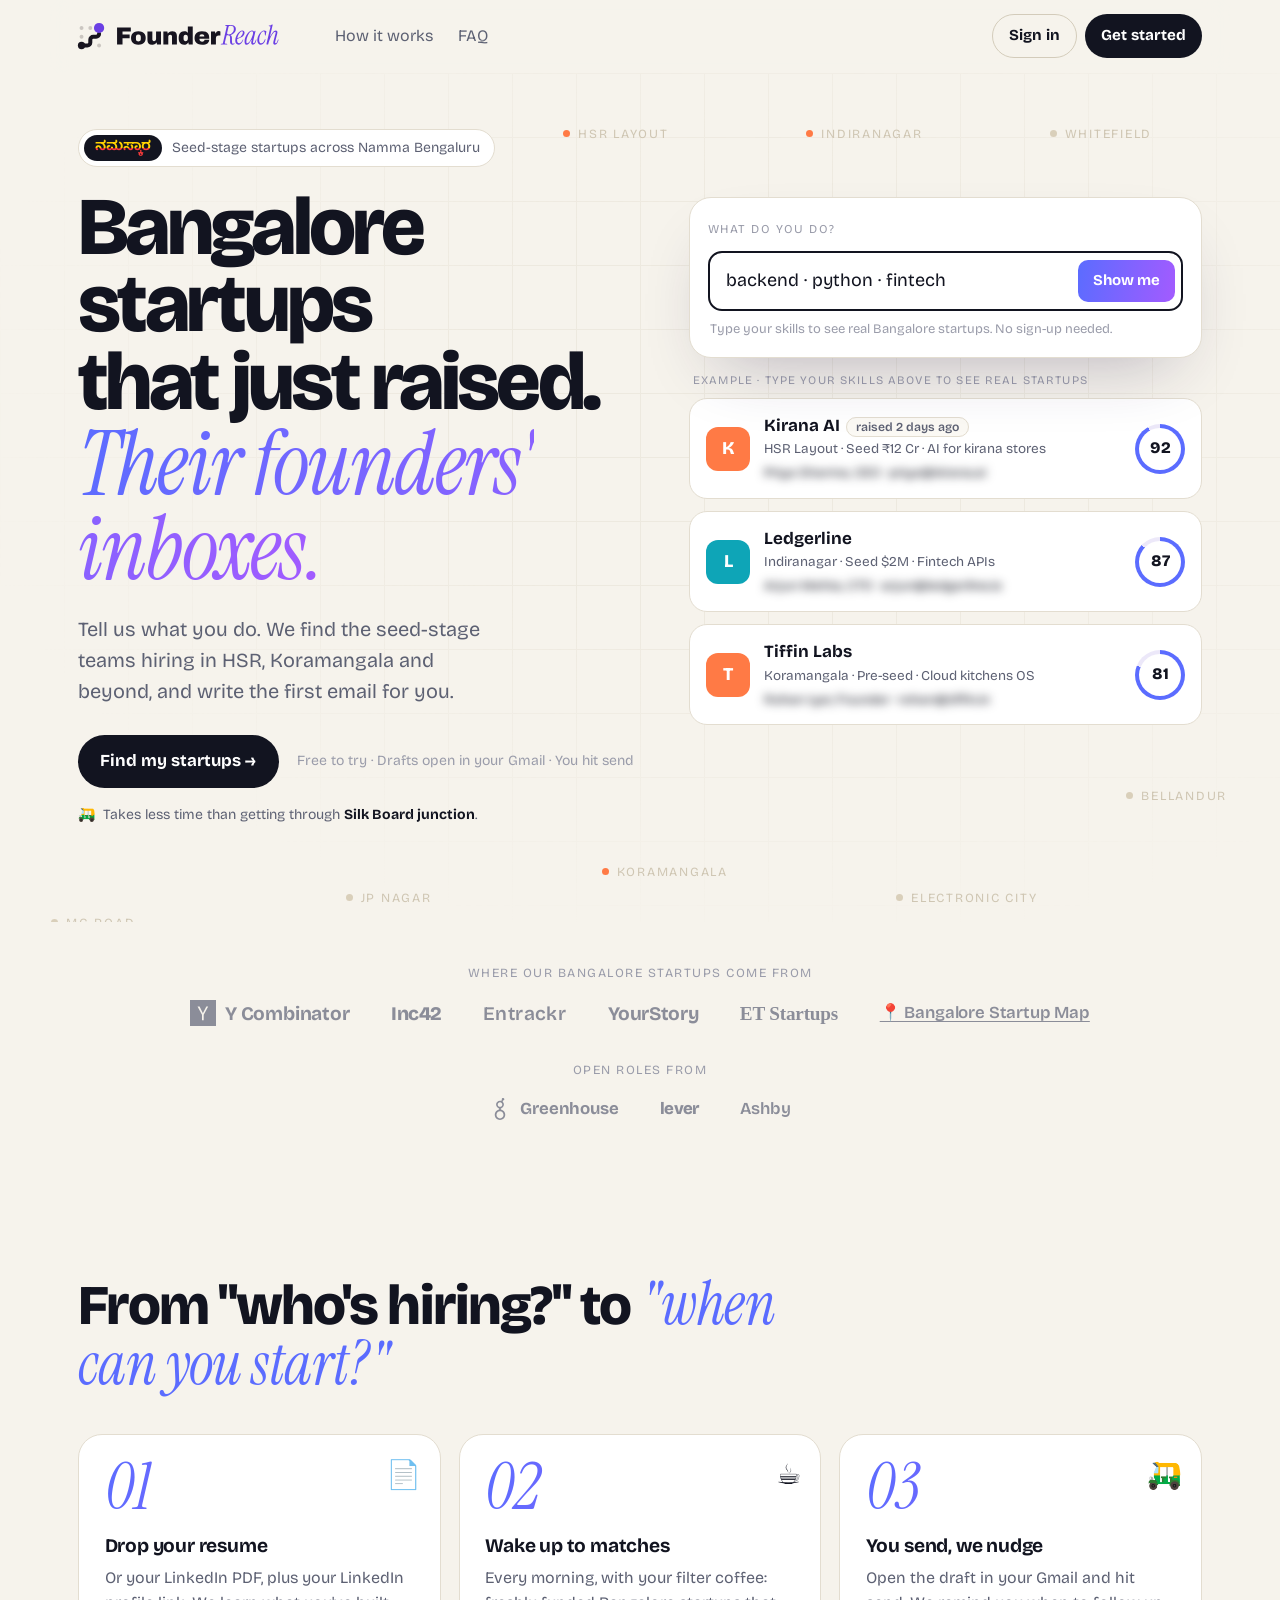
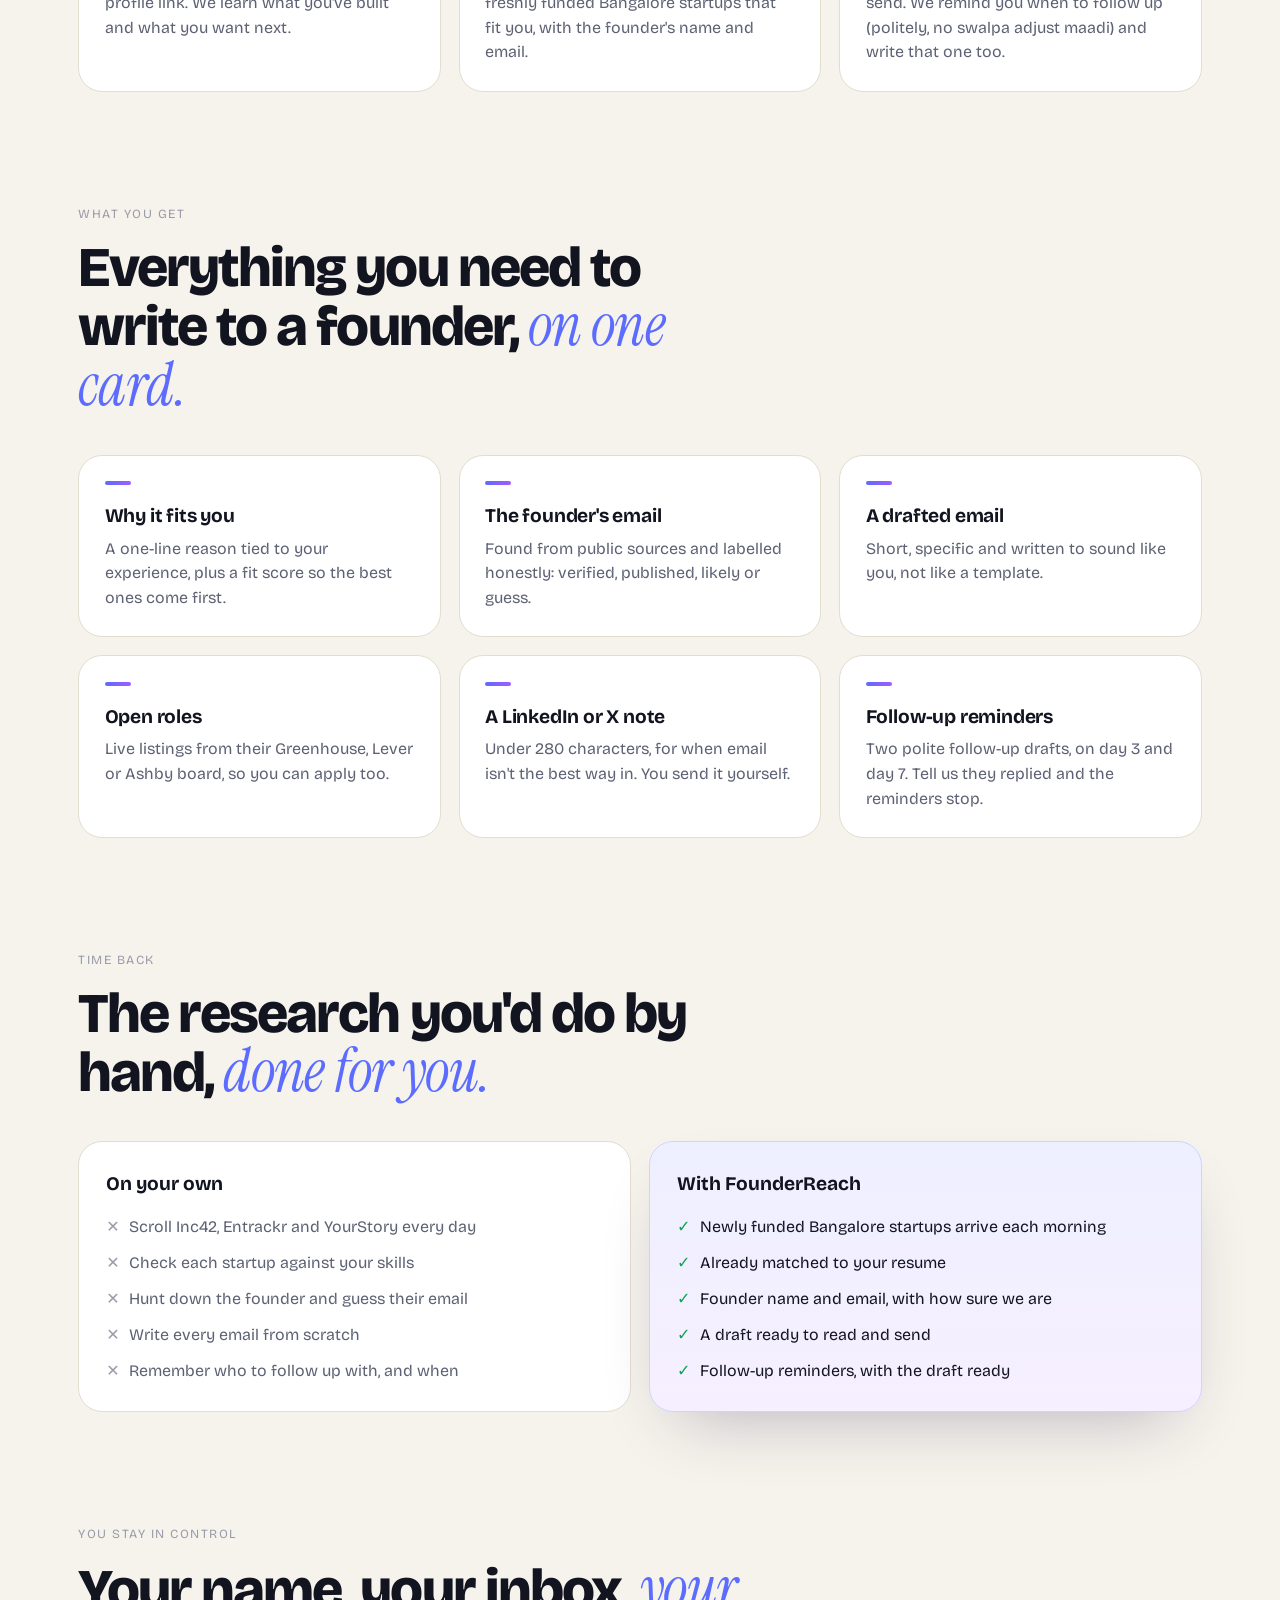
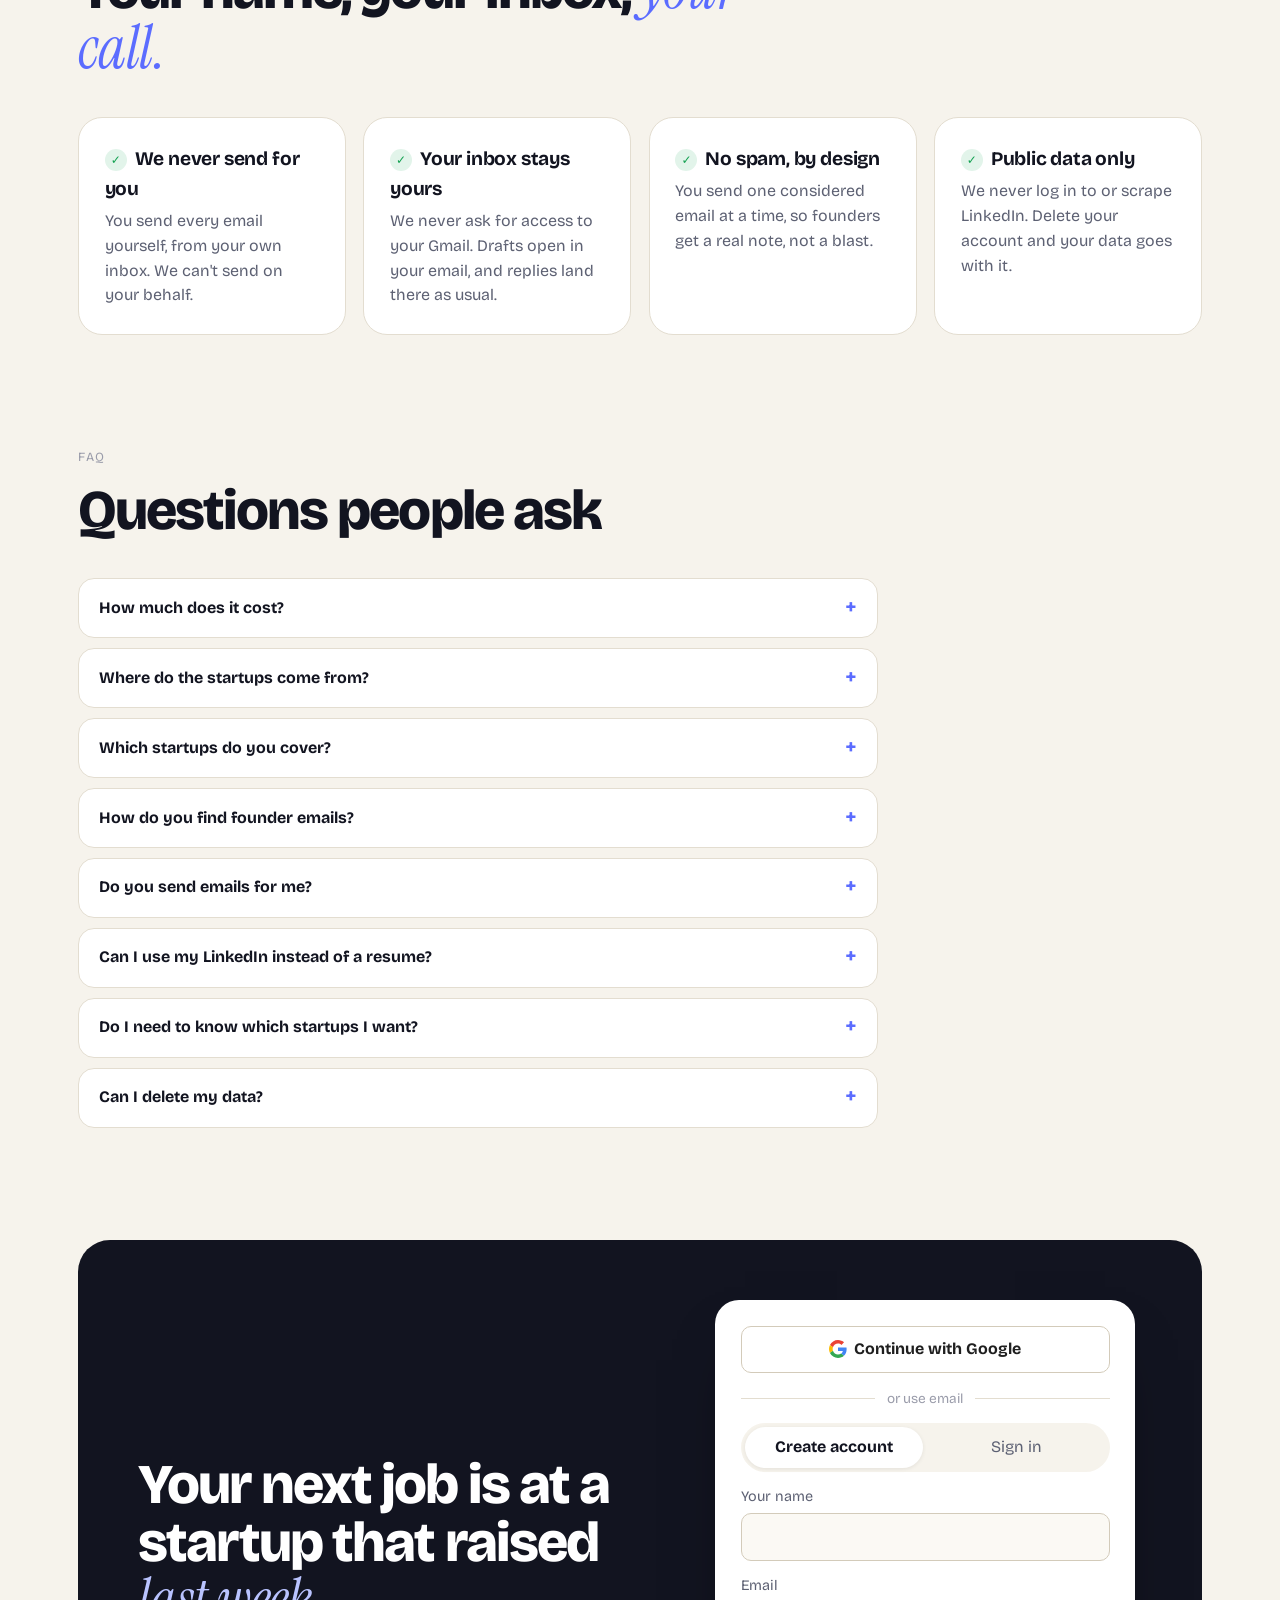
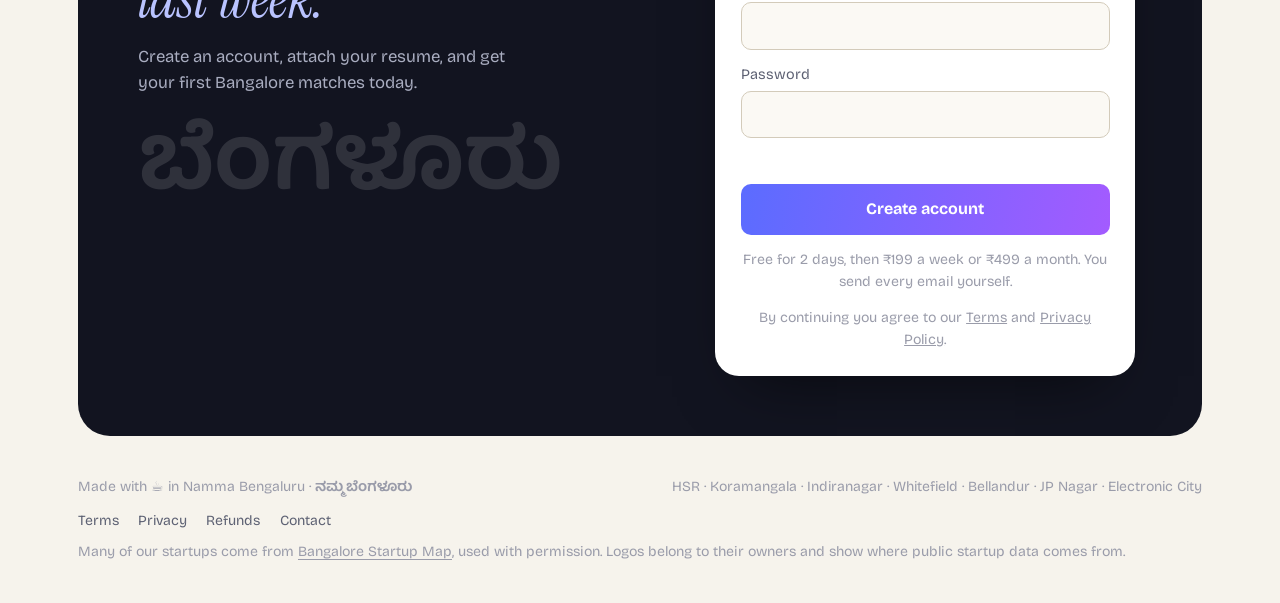
==== commit fe088099: "Use the FounderReach logo kit: lockup, chat avatar, favicons Horizontal lockup in the landing, app a" ====
--- a/static/index.html
+++ b/static/index.html
@@ -6,6 +6,10 @@
   <title>FounderReach</title>
   <meta name="description" content="Seed-stage Bangalore startups that just raised, matched to you, with the founder's email and a draft that opens in your own Gmail, ready to send.">
   <meta name="theme-color" content="#f6f3ec">
+  <link rel="icon" href="/favicon.ico" sizes="any">
+  <link rel="icon" href="/static/brand/favicon.svg" type="image/svg+xml">
+  <link rel="apple-touch-icon" href="/static/brand/apple-touch-icon.png">
+  <link rel="manifest" href="/static/brand/site.webmanifest">
   <link rel="preconnect" href="https://fonts.googleapis.com">
   <link rel="preconnect" href="https://fonts.gstatic.com" crossorigin>
   <link href="https://fonts.googleapis.com/css2?family=Bricolage+Grotesque:opsz,wght@12..96,400;12..96,600;12..96,800&family=Instrument+Serif:ital@0;1&family=Literata:opsz,wght@7..72,400;7..72,600&family=Baloo+Tamma+2:wght@500;700&display=swap" rel="stylesheet">
@@ -15,7 +19,7 @@
   <!-- Signed-out: landing page -->
   <main id="auth" class="landing" hidden>
     <header class="nav">
-      <a class="logo" href="#top"><i></i>FounderReach</a>
+      <a class="logo" href="#top"><img class="lockup" src="/static/brand/lockup-horizontal.svg" alt="FounderReach" width="217" height="42"><img class="mark" src="/static/brand/mark.svg" alt="" width="34" height="34"></a>
       <nav class="nav-links">
         <a href="#how">How it works</a>
         <a href="#faq">FAQ</a>
@@ -209,7 +213,7 @@
   <div id="app" class="app" hidden>
     <div class="topwrap">
       <header class="top">
-        <a class="logo" href="/?home" title="Home"><i></i>FounderReach</a>
+        <a class="logo" href="/?home" title="Home"><img class="lockup" src="/static/brand/lockup-horizontal.svg" alt="FounderReach" width="217" height="42"><img class="mark" src="/static/brand/mark.svg" alt="" width="34" height="34"></a>
         <nav class="tabs" role="tablist">
           <button role="tab" data-tab="chat" aria-selected="true">Chat</button>
           <button role="tab" data-tab="pipeline" aria-selected="false">Pipeline</button>
--- a/static/styles.css
+++ b/static/styles.css
@@ -65,11 +65,10 @@
 .nav { position: sticky; top: 0; z-index: 20; display: flex; align-items: center; gap: 1rem; padding-top: 0.9rem; padding-bottom: 0.9rem;
   background: rgba(246, 243, 236, 0.82); backdrop-filter: blur(12px); -webkit-backdrop-filter: blur(12px); border-bottom: 1px solid transparent; }
 .nav.scrolled { border-bottom-color: var(--line); }
-.logo, .wordmark.small { display: inline-flex; align-items: center; gap: 9px; font-weight: 800; font-size: 1.15rem; letter-spacing: -0.02em; color: var(--ink); text-decoration: none; }
-.logo i { width: 22px; height: 22px; border-radius: 7px; background: var(--grad); display: inline-block; position: relative; }
-.logo i::after { content: ""; position: absolute; inset: 6px; border-radius: 3px; background: var(--bg); }
-.wordmark.small::before { content: ""; width: 22px; height: 22px; border-radius: 7px; display: inline-block; flex: none;
-  background: linear-gradient(var(--bg), var(--bg)) center / 10px 10px no-repeat, var(--grad); }
+.logo { display: inline-flex; align-items: center; text-decoration: none; flex: none; }
+.logo img { display: block; }
+.logo .lockup { height: 42px; width: auto; margin-left: -8px; }
+.logo .mark { display: none; height: 34px; width: 34px; }
 .nav-links { display: none; gap: 1.6rem; margin-left: 2rem; }
 .nav-links a { color: var(--soft); text-decoration: none; }
 .nav-links a:hover { color: var(--ink); }
@@ -304,7 +303,7 @@
 .gmail-pill { border: 1px solid var(--line-strong); background: var(--card); border-radius: 999px; padding: 0.4rem 0.9rem; font-size: 0.88rem; cursor: pointer; white-space: nowrap; color: var(--ink); }
 .gmail-pill:hover { border-color: var(--ink); }
 .gmail-pill.on { color: var(--ok); border-color: rgba(18,161,80,0.45); }
-@media (max-width: 480px) { .top .logo { font-size: 0; gap: 0; } }
+@media (max-width: 480px) { .top .logo .lockup { display: none; } .top .logo .mark { display: block; } }
 
 .banner { display: flex; flex-wrap: wrap; align-items: center; gap: 0.25rem 0.6rem; margin: 0.7rem 16px 0; padding: 0.6rem 0.95rem;
   border-radius: var(--r-sm); font-size: 0.92rem; background: #eef0ff; border: 1px solid #cfd4ff; color: var(--ink); }
@@ -330,7 +329,7 @@
 .msg.assistant { background: var(--card); align-self: flex-start; margin-left: 42px; border-bottom-left-radius: 6px;
   box-shadow: 0 1px 2px rgba(18,20,32,.05), 0 10px 26px -18px rgba(40,30,80,.35); border: 1px solid rgba(227,221,208,.7); }
 .msg.assistant::before { content: ""; position: absolute; left: -42px; bottom: 0; width: 32px; height: 32px; border-radius: 11px;
-  background: linear-gradient(var(--card), var(--card)) center / 12px 12px no-repeat, var(--grad); box-shadow: 0 6px 14px -6px rgba(91,108,255,.6); }
+  background: var(--card) url(/static/brand/mark.svg) center / 30px no-repeat; border: 1px solid var(--line); box-shadow: 0 6px 14px -8px rgba(40,30,80,.35); }
 .msg.assistant + .msg.assistant { margin-top: -.3rem; }
 .msg.assistant:has(+ .msg.assistant)::before { visibility: hidden; }  /* one avatar per run of messages */
 .msg.user { background: var(--grad); color: #fff; align-self: flex-end; border-bottom-right-radius: 6px; box-shadow: 0 12px 24px -14px rgba(91,108,255,.75); }
@@ -375,7 +374,7 @@
 .send:hover { transform: translateY(-1px) scale(1.04); }
 .send:disabled { opacity: .45; cursor: default; transform: none; }
 
-.top .logo { font-size: 1.1rem; }
+.top .logo .lockup { height: 38px; }
 .me { width: 34px; height: 34px; border-radius: 50%; display: grid; place-items: center; flex: none; background: var(--ink); color: #fff; font-weight: 800; font-size: .95rem; }
 .me:empty { display: none; }
 
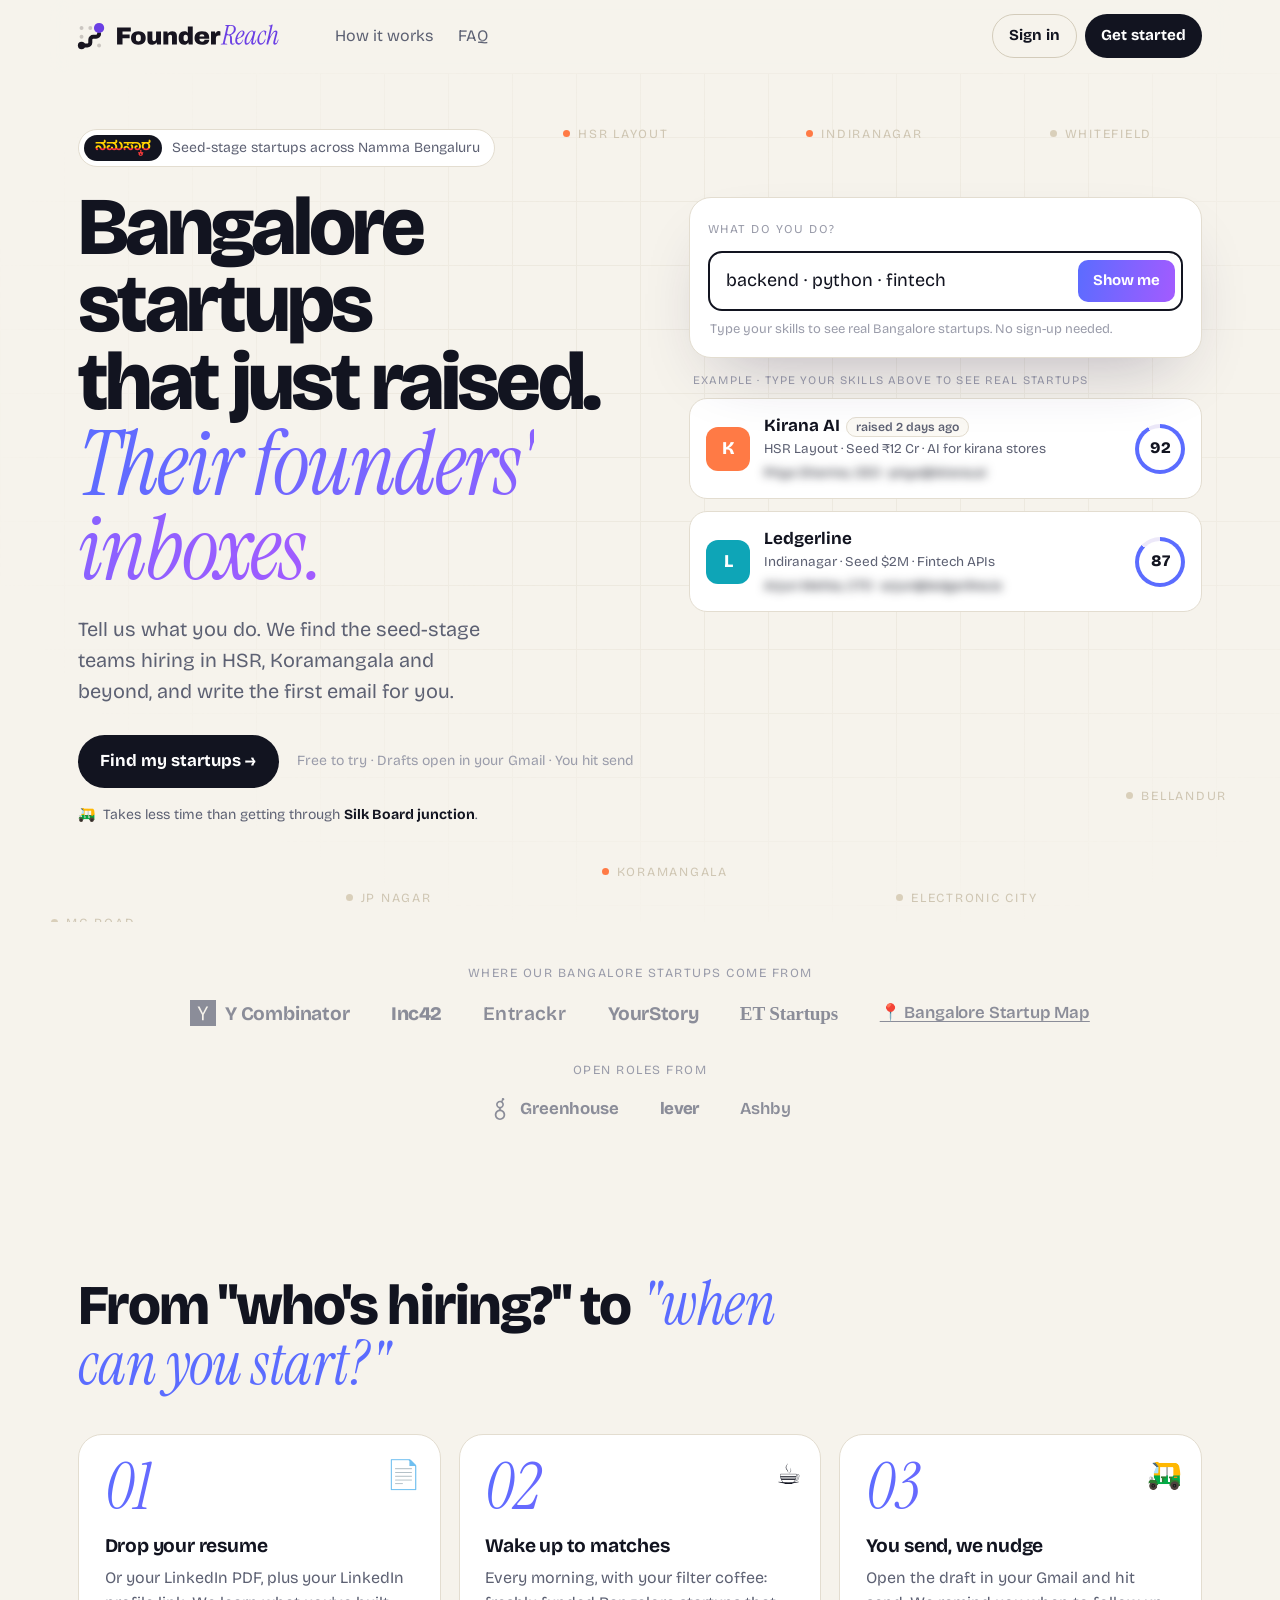
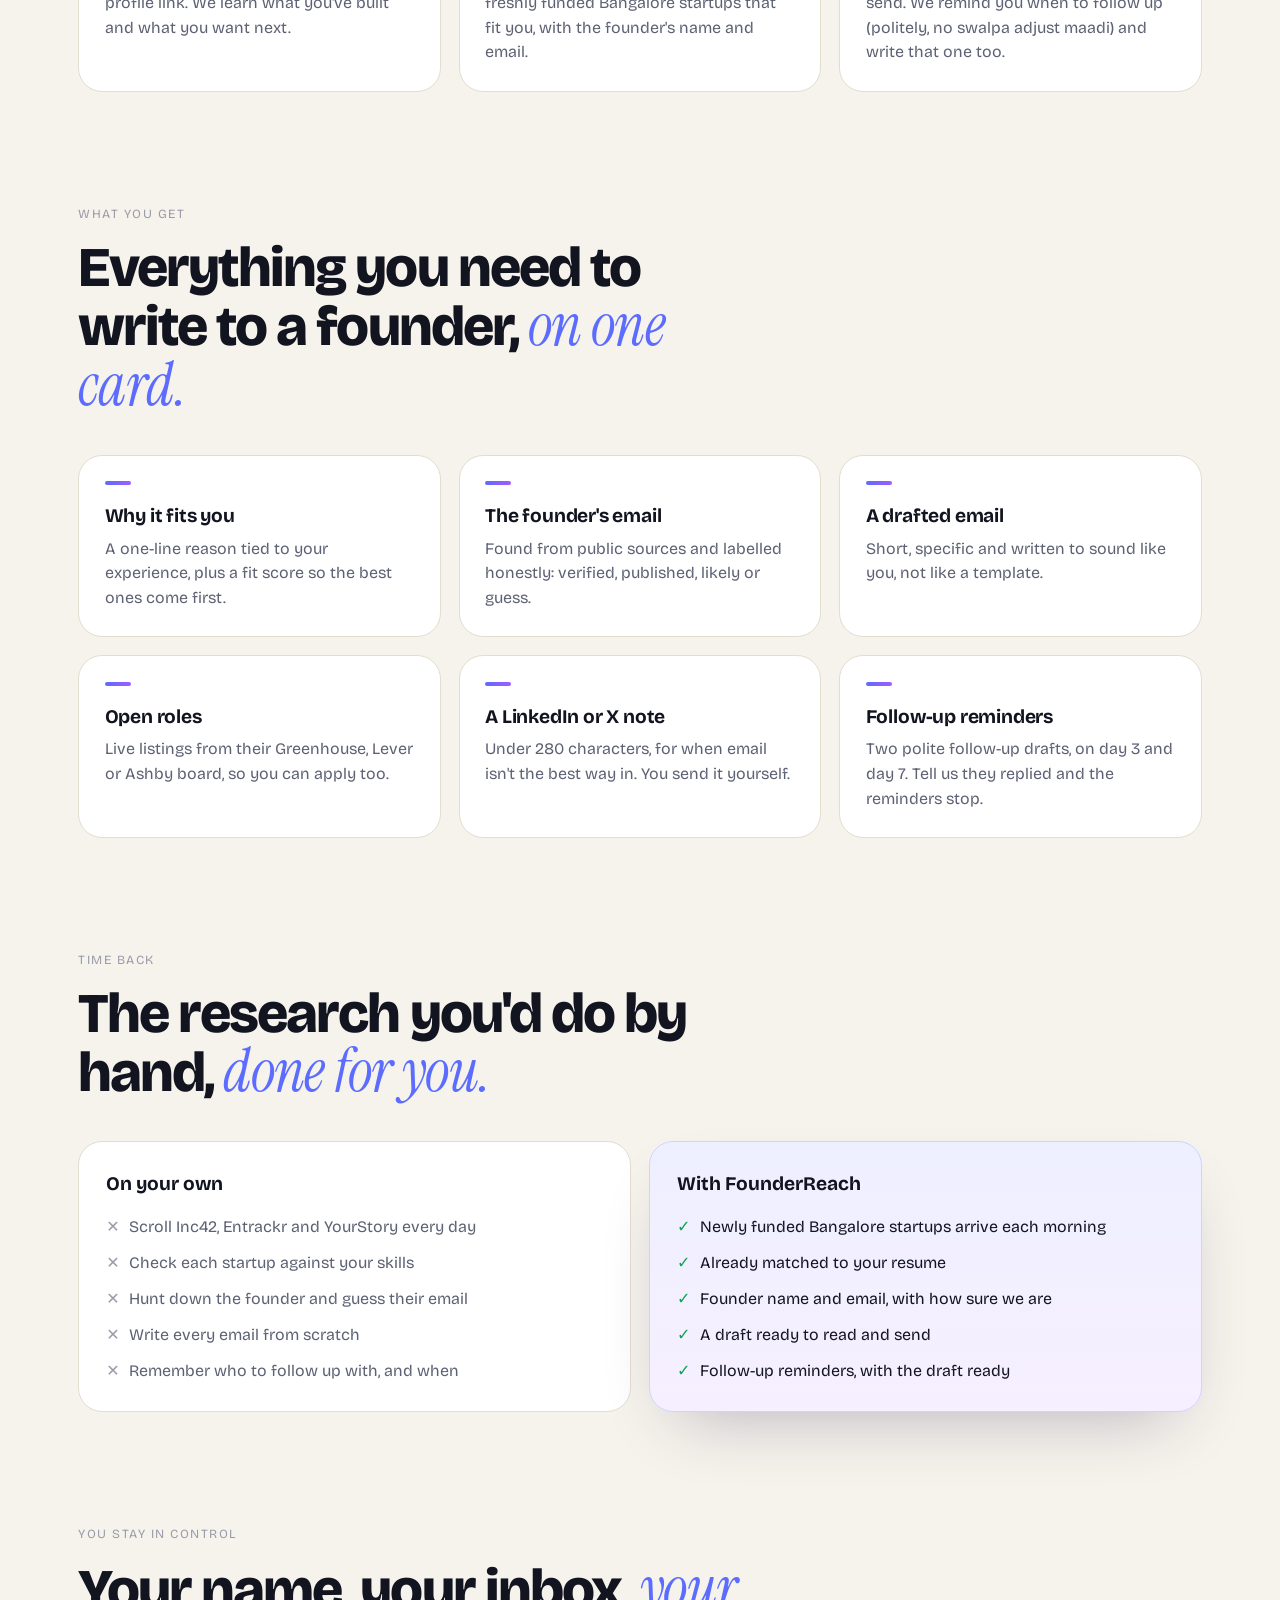
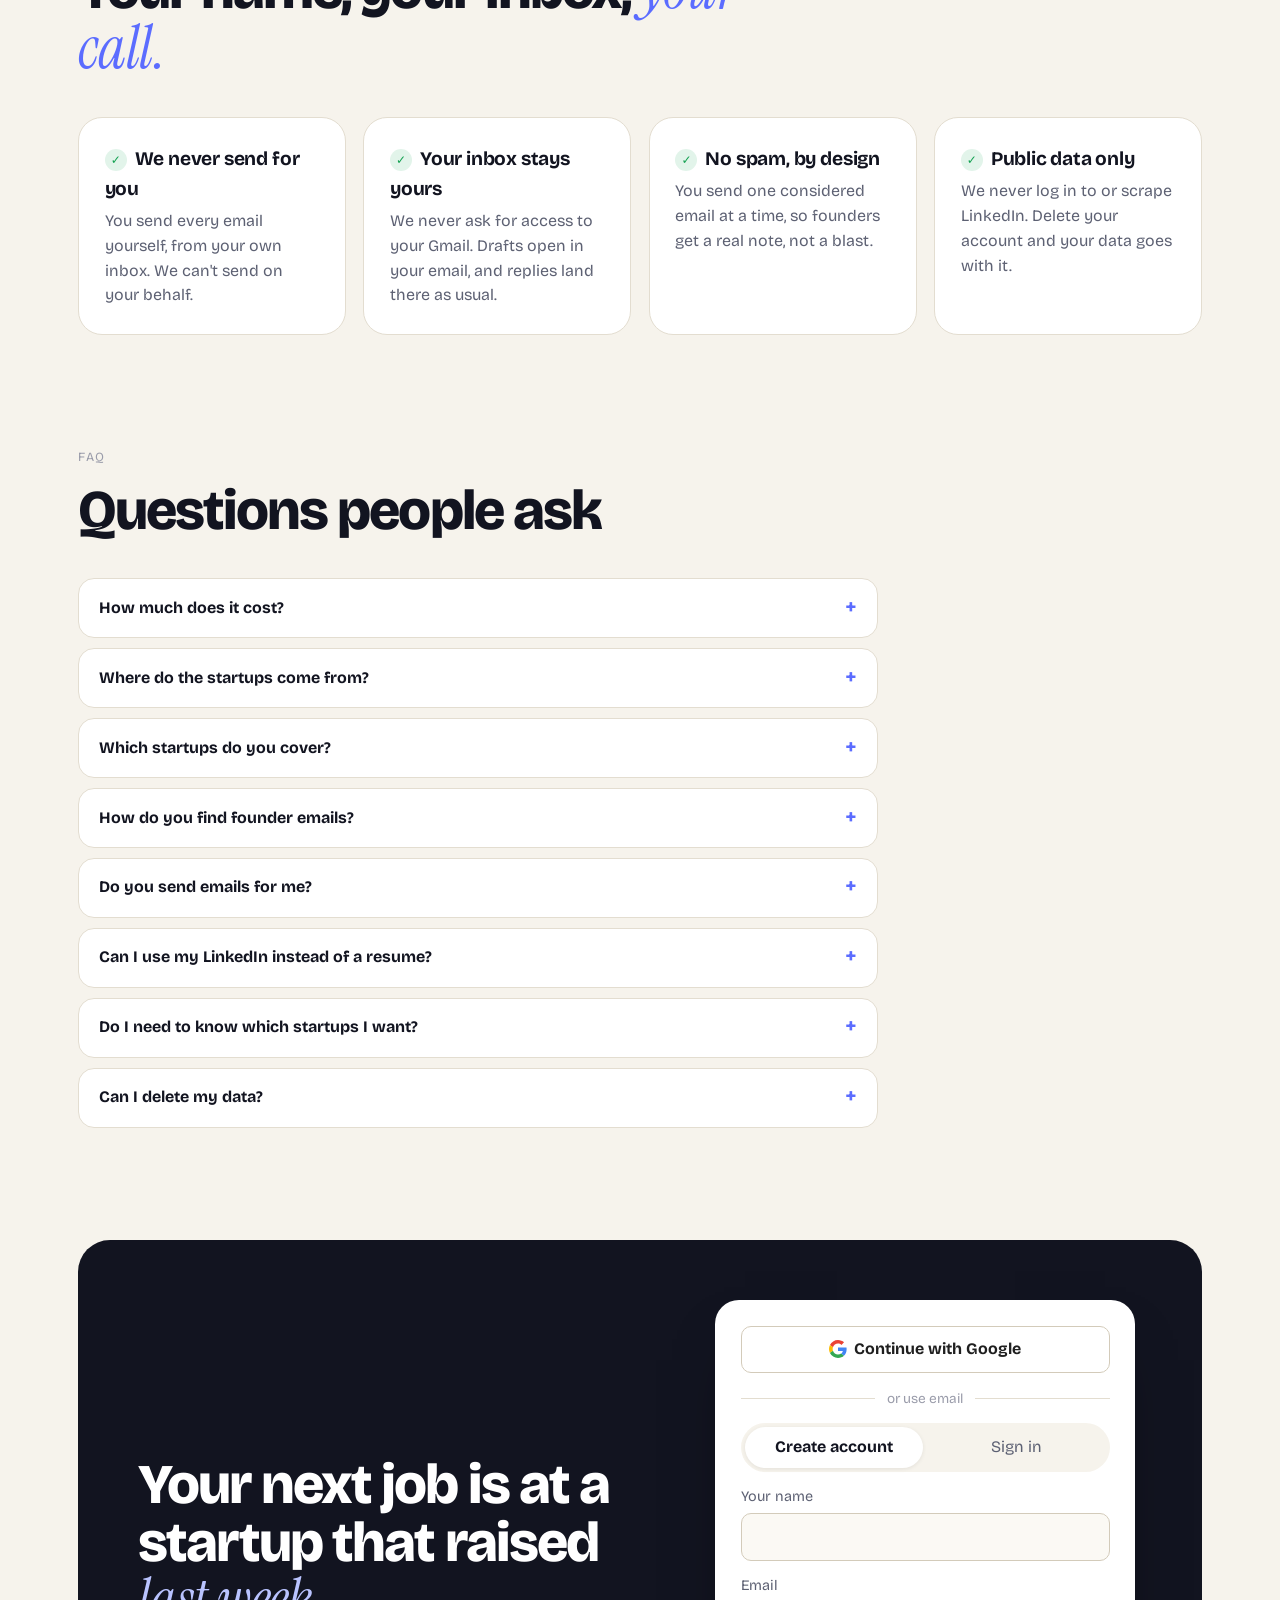
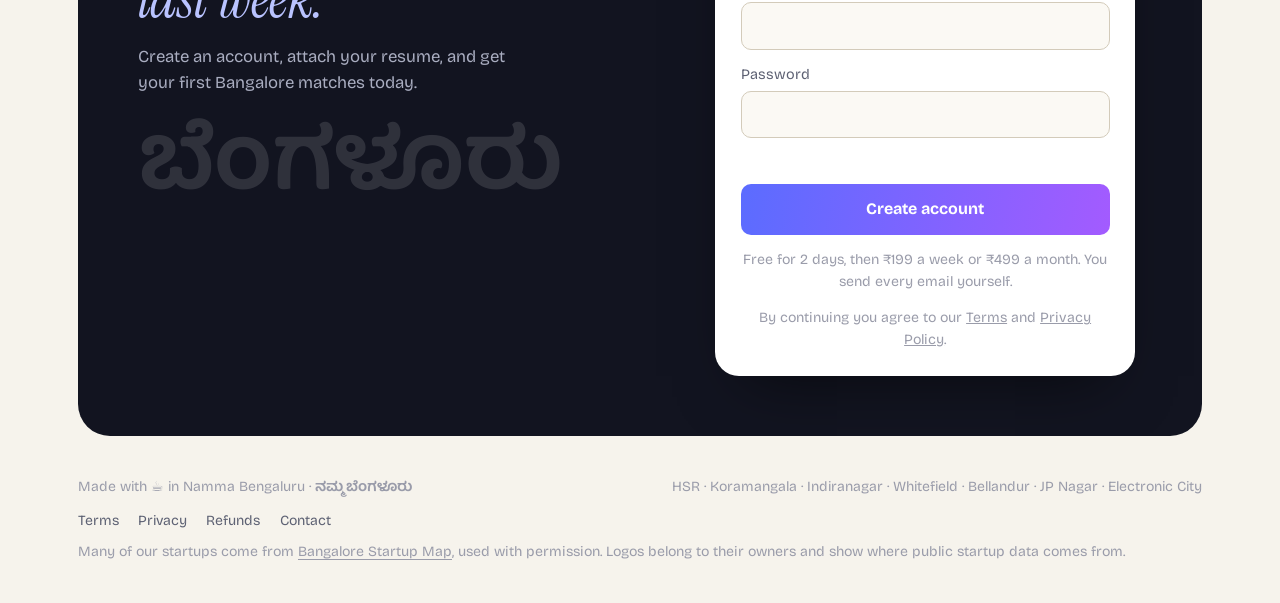
==== commit e80c5519: "Show the logo once; version CSS/JS links so browsers drop stale copies The header carried the lockup" ====
--- a/static/index.html
+++ b/static/index.html
@@ -19,7 +19,7 @@
   <!-- Signed-out: landing page -->
   <main id="auth" class="landing" hidden>
     <header class="nav">
-      <a class="logo" href="#top"><img class="lockup" src="/static/brand/lockup-horizontal.svg" alt="FounderReach" width="217" height="42"><img class="mark" src="/static/brand/mark.svg" alt="" width="34" height="34"></a>
+      <a class="logo" href="#top"><img class="lockup" src="/static/brand/lockup-horizontal.svg" alt="FounderReach" width="217" height="42"></a>
       <nav class="nav-links">
         <a href="#how">How it works</a>
         <a href="#faq">FAQ</a>
@@ -213,7 +213,7 @@
   <div id="app" class="app" hidden>
     <div class="topwrap">
       <header class="top">
-        <a class="logo" href="/?home" title="Home"><img class="lockup" src="/static/brand/lockup-horizontal.svg" alt="FounderReach" width="217" height="42"><img class="mark" src="/static/brand/mark.svg" alt="" width="34" height="34"></a>
+        <a class="logo" href="/?home" title="Home"><img class="lockup" src="/static/brand/lockup-horizontal.svg" alt="FounderReach" width="217" height="42"></a>
         <nav class="tabs" role="tablist">
           <button role="tab" data-tab="chat" aria-selected="true">Chat</button>
           <button role="tab" data-tab="pipeline" aria-selected="false">Pipeline</button>
--- a/static/styles.css
+++ b/static/styles.css
@@ -68,7 +68,6 @@
 .logo { display: inline-flex; align-items: center; text-decoration: none; flex: none; }
 .logo img { display: block; }
 .logo .lockup { height: 42px; width: auto; margin-left: -8px; }
-.logo .mark { display: none; height: 34px; width: 34px; }
 .nav-links { display: none; gap: 1.6rem; margin-left: 2rem; }
 .nav-links a { color: var(--soft); text-decoration: none; }
 .nav-links a:hover { color: var(--ink); }
@@ -303,7 +302,6 @@
 .gmail-pill { border: 1px solid var(--line-strong); background: var(--card); border-radius: 999px; padding: 0.4rem 0.9rem; font-size: 0.88rem; cursor: pointer; white-space: nowrap; color: var(--ink); }
 .gmail-pill:hover { border-color: var(--ink); }
 .gmail-pill.on { color: var(--ok); border-color: rgba(18,161,80,0.45); }
-@media (max-width: 480px) { .top .logo .lockup { display: none; } .top .logo .mark { display: block; } }
 
 .banner { display: flex; flex-wrap: wrap; align-items: center; gap: 0.25rem 0.6rem; margin: 0.7rem 16px 0; padding: 0.6rem 0.95rem;
   border-radius: var(--r-sm); font-size: 0.92rem; background: #eef0ff; border: 1px solid #cfd4ff; color: var(--ink); }
@@ -375,6 +373,7 @@
 .send:disabled { opacity: .45; cursor: default; transform: none; }
 
 .top .logo .lockup { height: 38px; }
+@media (max-width: 480px) { .top .logo .lockup { height: 32px; } }
 .me { width: 34px; height: 34px; border-radius: 50%; display: grid; place-items: center; flex: none; background: var(--ink); color: #fff; font-weight: 800; font-size: .95rem; }
 .me:empty { display: none; }
 
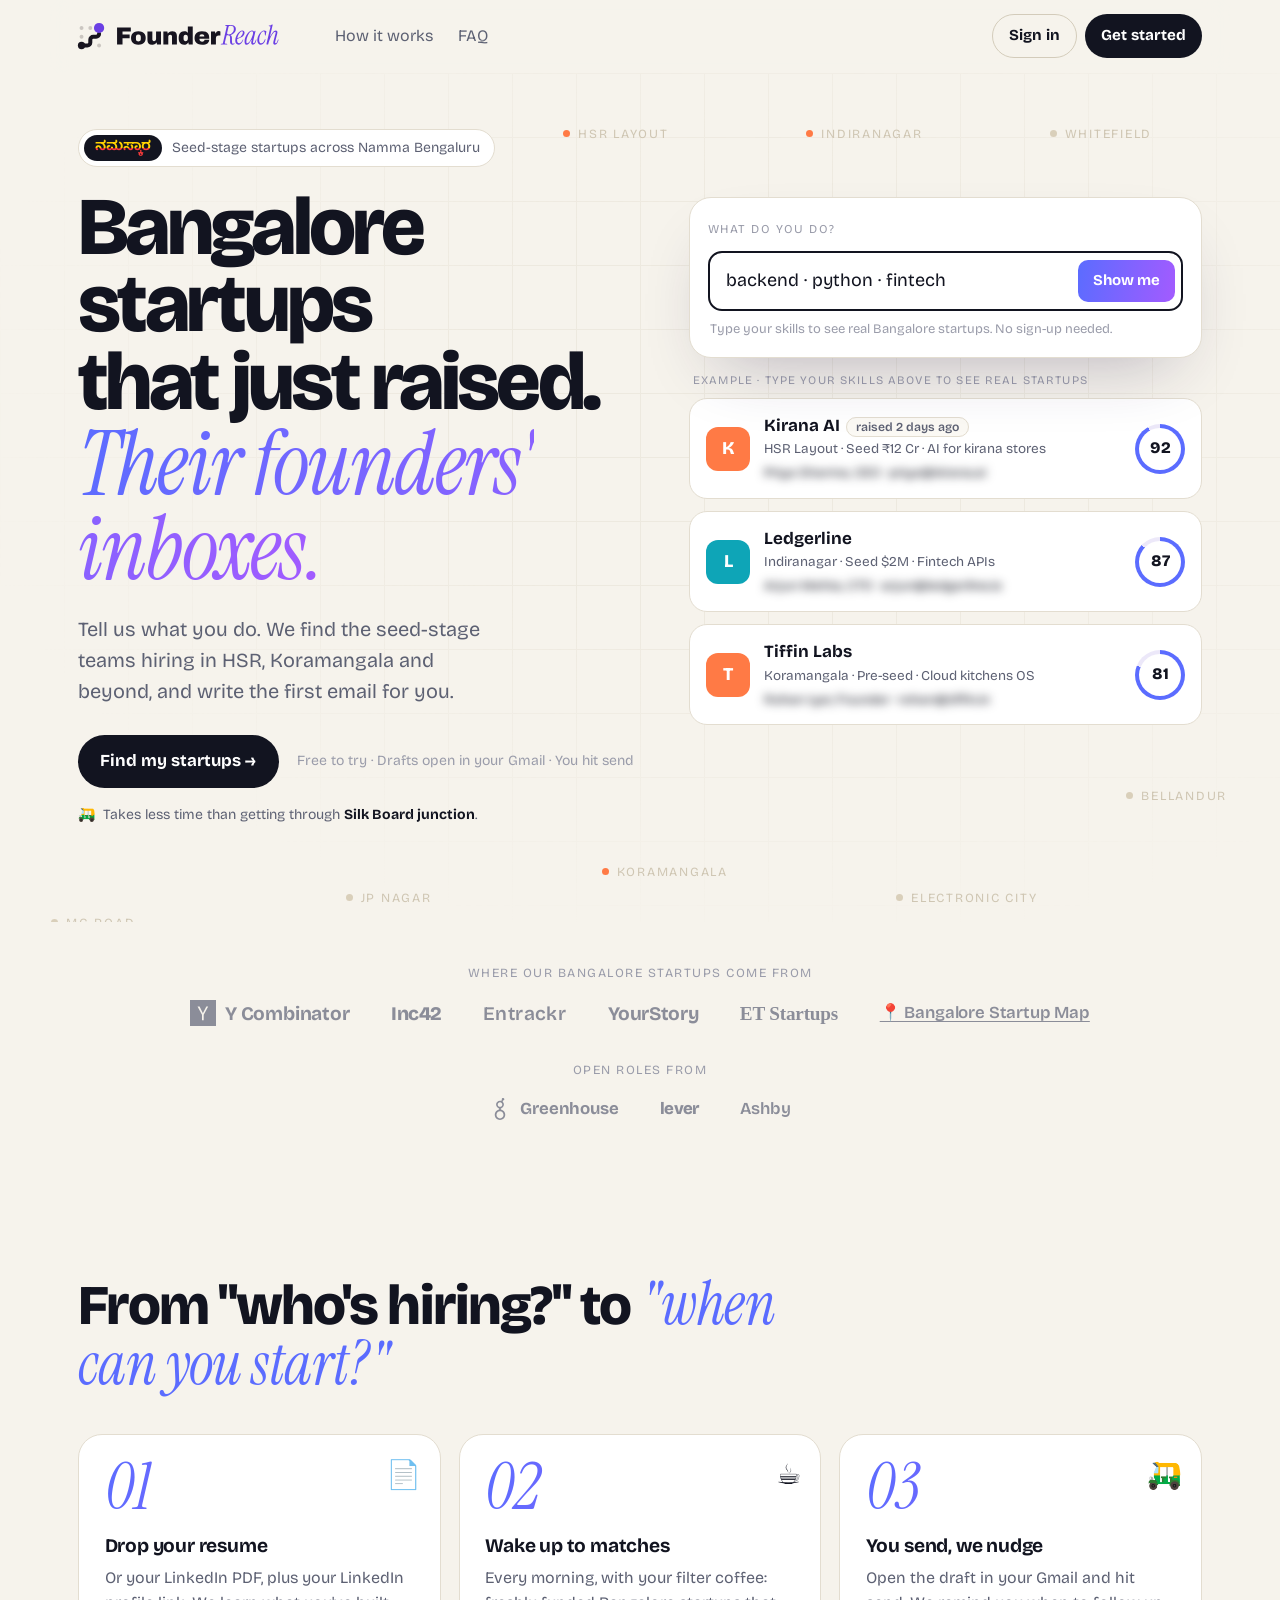
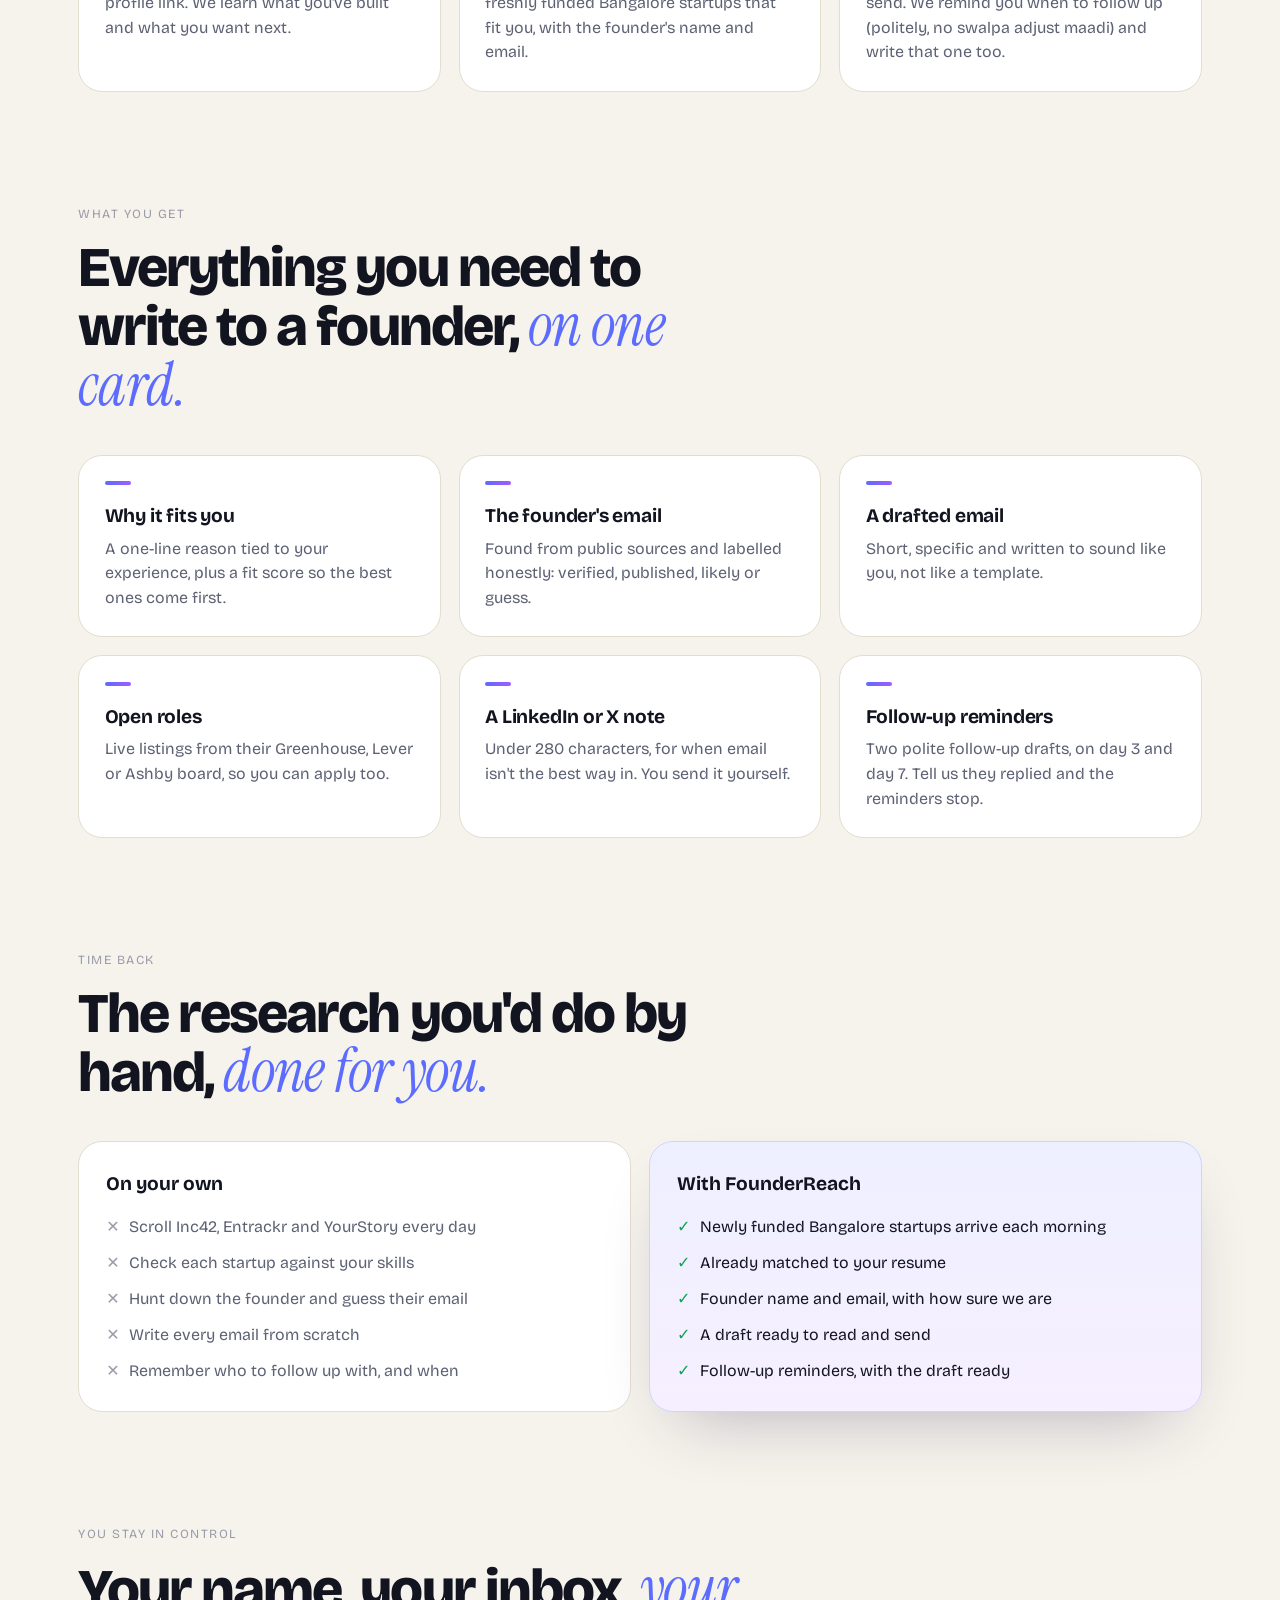
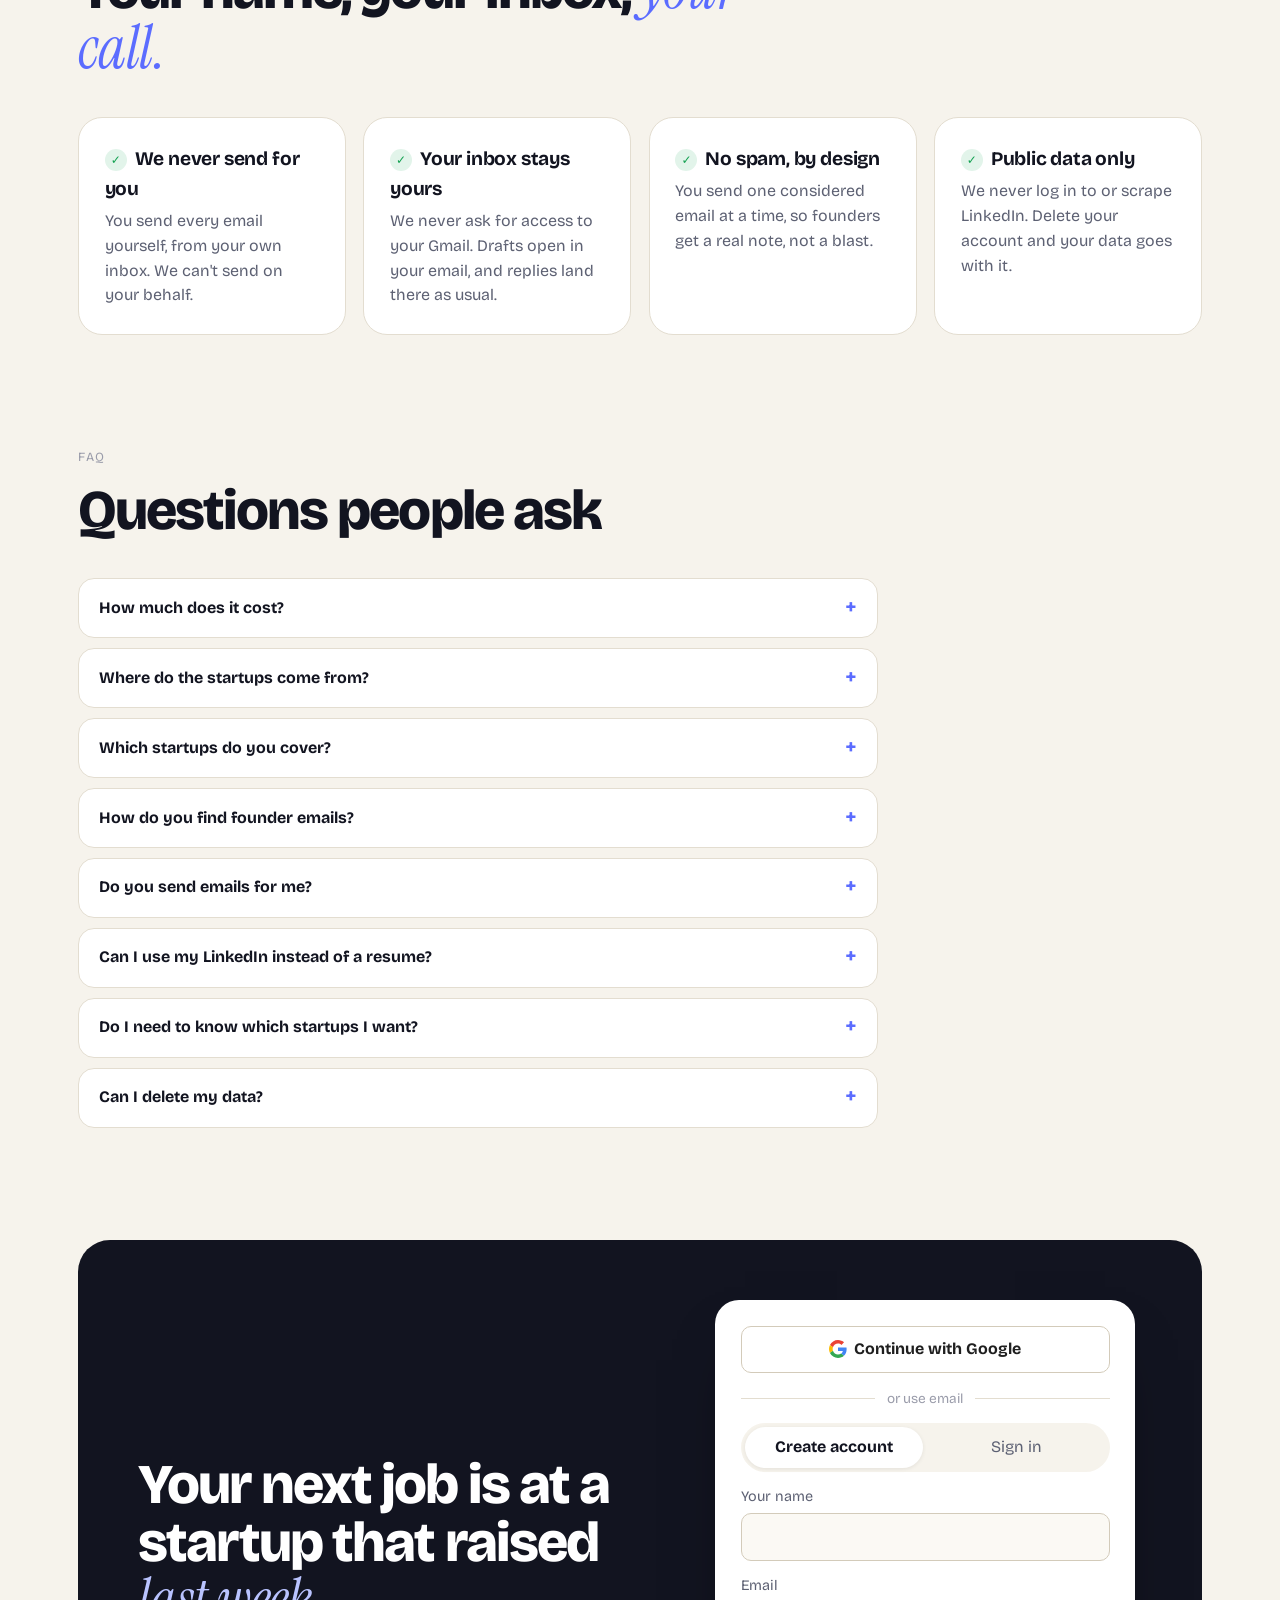
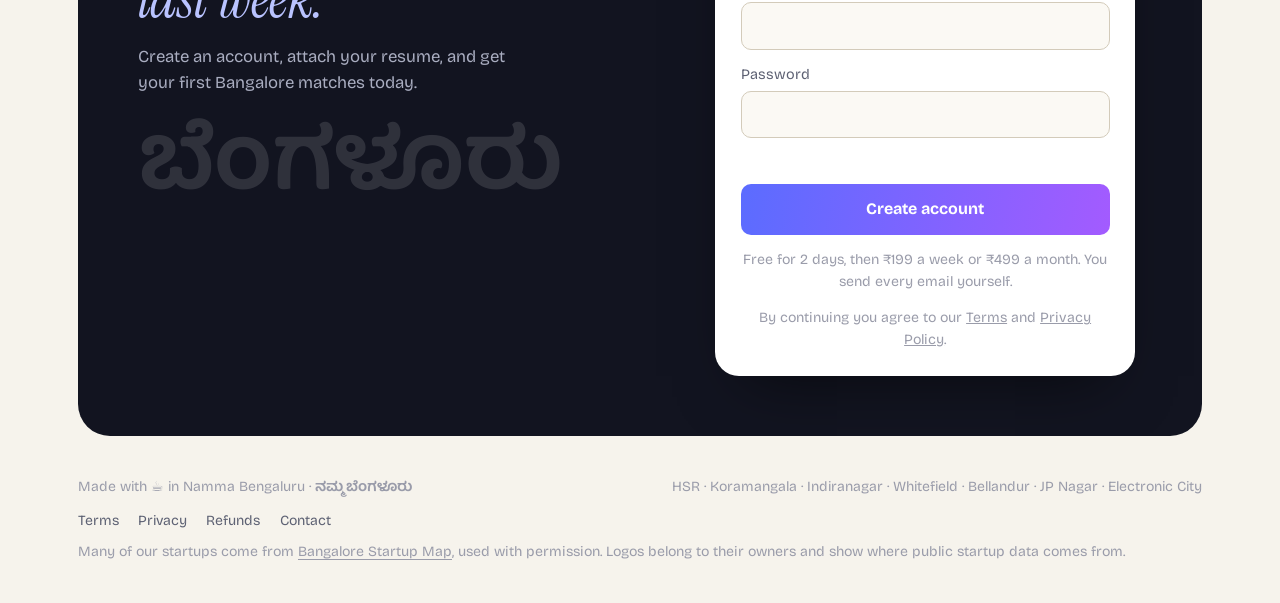
==== commit 857988cf: "Add PhonePe payments: free trial, 7- and 30-day passes (off until keys are set) Trial: 2 days and 5 " ====
--- a/static/index.html
+++ b/static/index.html
@@ -218,6 +218,7 @@
           <button role="tab" data-tab="chat" aria-selected="true">Chat</button>
           <button role="tab" data-tab="pipeline" aria-selected="false">Pipeline</button>
         </nav>
+        <button type="button" class="plan-pill" id="plan-pill" hidden></button>
         <span class="me" id="me-avatar" aria-hidden="true"></span>
       </header>
       <p class="banner" id="banner" role="status" hidden><span id="banner-text"></span> <button type="button" id="resend-btn" hidden>Resend</button></p>
@@ -233,7 +234,7 @@
             <svg viewBox="0 0 24 24" width="20" height="20" aria-hidden="true"><path d="M16.5 6.5v9.2a4.5 4.5 0 0 1-9 0V5.6a3 3 0 0 1 6 0v9.6a1.5 1.5 0 0 1-3 0V7" fill="none" stroke="currentColor" stroke-width="1.7" stroke-linecap="round"/></svg>
             <span class="sr">Attach resume or LinkedIn PDF</span>
           </label>
-          <textarea id="input" rows="1" placeholder="Ask for startups, a draft, a follow-up…" aria-label="Message"></textarea>
+          <textarea id="input" rows="1" placeholder="Ask for startups or a draft…" aria-label="Message"></textarea>
           <button class="send" id="send-btn" aria-label="Send">
             <svg viewBox="0 0 24 24" width="20" height="20" aria-hidden="true"><path d="M12 19V5M5.5 11.5 12 5l6.5 6.5" fill="none" stroke="currentColor" stroke-width="2.2" stroke-linecap="round" stroke-linejoin="round"/></svg>
           </button>
@@ -251,6 +252,16 @@
       <div id="pipe-list"></div>
     </section>
   </div>
+
+  <dialog id="plans" class="plans" aria-labelledby="plans-h">
+    <button type="button" class="x" id="plans-close" aria-label="Close">×</button>
+    <h2 id="plans-h">Keep reaching founders</h2>
+    <p class="plans-why" id="plans-why">New matches every morning, founder emails, drafts in your voice and follow-up reminders.</p>
+    <div class="plan-grid" id="plan-grid"></div>
+    <p class="error" id="plans-error" role="alert"></p>
+    <p class="fine">One-time payment through PhonePe: UPI, cards or netbanking. Never renews by itself.
+      Everything you already have stays yours. <a href="/refunds" target="_blank" rel="noopener">Refund policy</a></p>
+  </dialog>
 
   <template id="letter-tpl">
     <article class="letter">
--- a/static/styles.css
+++ b/static/styles.css
@@ -417,6 +417,7 @@
 .conf.verified, .conf.public, .conf.user { color: var(--ok); }
 .conf.likely, .conf.inbox { color: var(--info); }
 .conf.guess { color: var(--warn); }
+.conf:empty { display: none; }
 .alts { margin: 0.25rem 0 0.4rem; font-family: var(--font-ui); font-size: 0.85rem; color: var(--soft); }
 .alts button { border: 0; background: none; padding: 0; color: var(--a1); text-decoration: underline; cursor: pointer; font-size: inherit; }
 .extra { margin-top: 0.8rem; font-size: 0.92rem; }
@@ -449,3 +450,46 @@
   .letter.sent-now .postmark { animation: stamp 420ms cubic-bezier(.2,1.6,.4,1); }
   @keyframes stamp { from { transform: scale(1.6); opacity: 0; } to { transform: scale(1); opacity: 1; } }
 }
+
+/* ---- trial & passes ---- */
+.plan-pill { border: 1px solid var(--line-strong); background: var(--card); color: var(--ink); border-radius: 999px; padding: .38rem .8rem;
+  font: 600 .82rem var(--font-ui); cursor: pointer; white-space: nowrap; transition: border-color .15s, color .15s; }
+.plan-pill:hover { border-color: var(--a1); color: var(--a1); }
+.plan-pill.paid { color: var(--ok); border-color: rgba(18,161,80,.4); background: #f1fbf5; }
+.plan-pill.locked { color: #fff; background: var(--grad); border-color: transparent; }
+@media (max-width: 560px) {
+  .plan-pill { font-size: .74rem; padding: .32rem .6rem; } .top { gap: .4rem; }
+  .plan-pill:not([hidden]) ~ .me { display: none; }  /* room for the plan badge; the avatar is decoration */
+  .top .tabs button { padding: .38rem .7rem; }
+}
+
+.plans { width: min(560px, calc(100vw - 32px)); border: 0; border-radius: 26px; padding: 1.8rem 1.5rem 1.4rem; background: var(--bg); color: var(--ink);
+  box-shadow: 0 40px 90px -30px rgba(18,20,32,.55); }
+.plans::backdrop { background: rgba(18,20,32,.45); backdrop-filter: blur(3px); }
+.plans h2 { margin: 0 2rem .35rem 0; font-size: 1.55rem; font-weight: 800; letter-spacing: -.02em; }
+.plans-why { margin: 0 0 1.2rem; color: var(--soft); }
+.plans .x { position: absolute; top: 14px; right: 14px; width: 36px; height: 36px; border-radius: 50%; border: 1px solid var(--line); background: var(--card);
+  font-size: 1.3rem; line-height: 1; cursor: pointer; color: var(--soft); }
+.plans .x:hover { color: var(--ink); }
+.plan-grid { display: grid; grid-template-columns: 1fr 1fr; gap: .8rem; }
+@media (max-width: 480px) { .plan-grid { grid-template-columns: 1fr; } }
+.plan { position: relative; background: var(--card); border: 1px solid var(--line); border-radius: 20px; padding: 1.15rem; display: grid; gap: .3rem; align-content: start; }
+.plan.best { border: 2px solid var(--a1); box-shadow: 0 20px 40px -26px rgba(91,108,255,.7); }
+.plan h3 { margin: 0; font-size: .95rem; color: var(--soft); font-weight: 700; }
+.plan-price { margin: 0; font-size: 2.1rem; font-weight: 800; letter-spacing: -.03em; line-height: 1.1; }
+.plan-price small { font-size: .95rem; font-weight: 600; color: var(--soft); letter-spacing: 0; }
+.plan-per { margin: 0 0 .7rem; font-size: .85rem; color: var(--faint); }
+.plan .btn { width: 100%; justify-content: center; font-size: .92rem; }
+.plan-tag { position: absolute; top: -11px; right: 14px; background: var(--grad); color: #fff; font-size: .72rem; font-weight: 700; padding: .15rem .6rem; border-radius: 999px; }
+.plans .fine { margin-top: .9rem; }
+.plans .error:empty { display: none; }
+@media (max-width: 420px) {  /* small phones: the same logo image, cropped to its route mark */
+  .top .logo .lockup { width: 34px; height: 34px; object-fit: cover; object-position: 3px center; }
+  .top { padding: .7rem 12px; gap: .35rem; }
+  .top .tabs button { padding: .32rem .55rem; font-size: .86rem; }
+  .top .tabs { padding: 3px; }
+  .plan-pill { padding: .3rem .55rem; }
+}
+/* grids size to their widest content by default; let the app shrink to small phones */
+.app, .chat { grid-template-columns: minmax(0, 1fr); }
+.composer textarea { min-width: 0; }
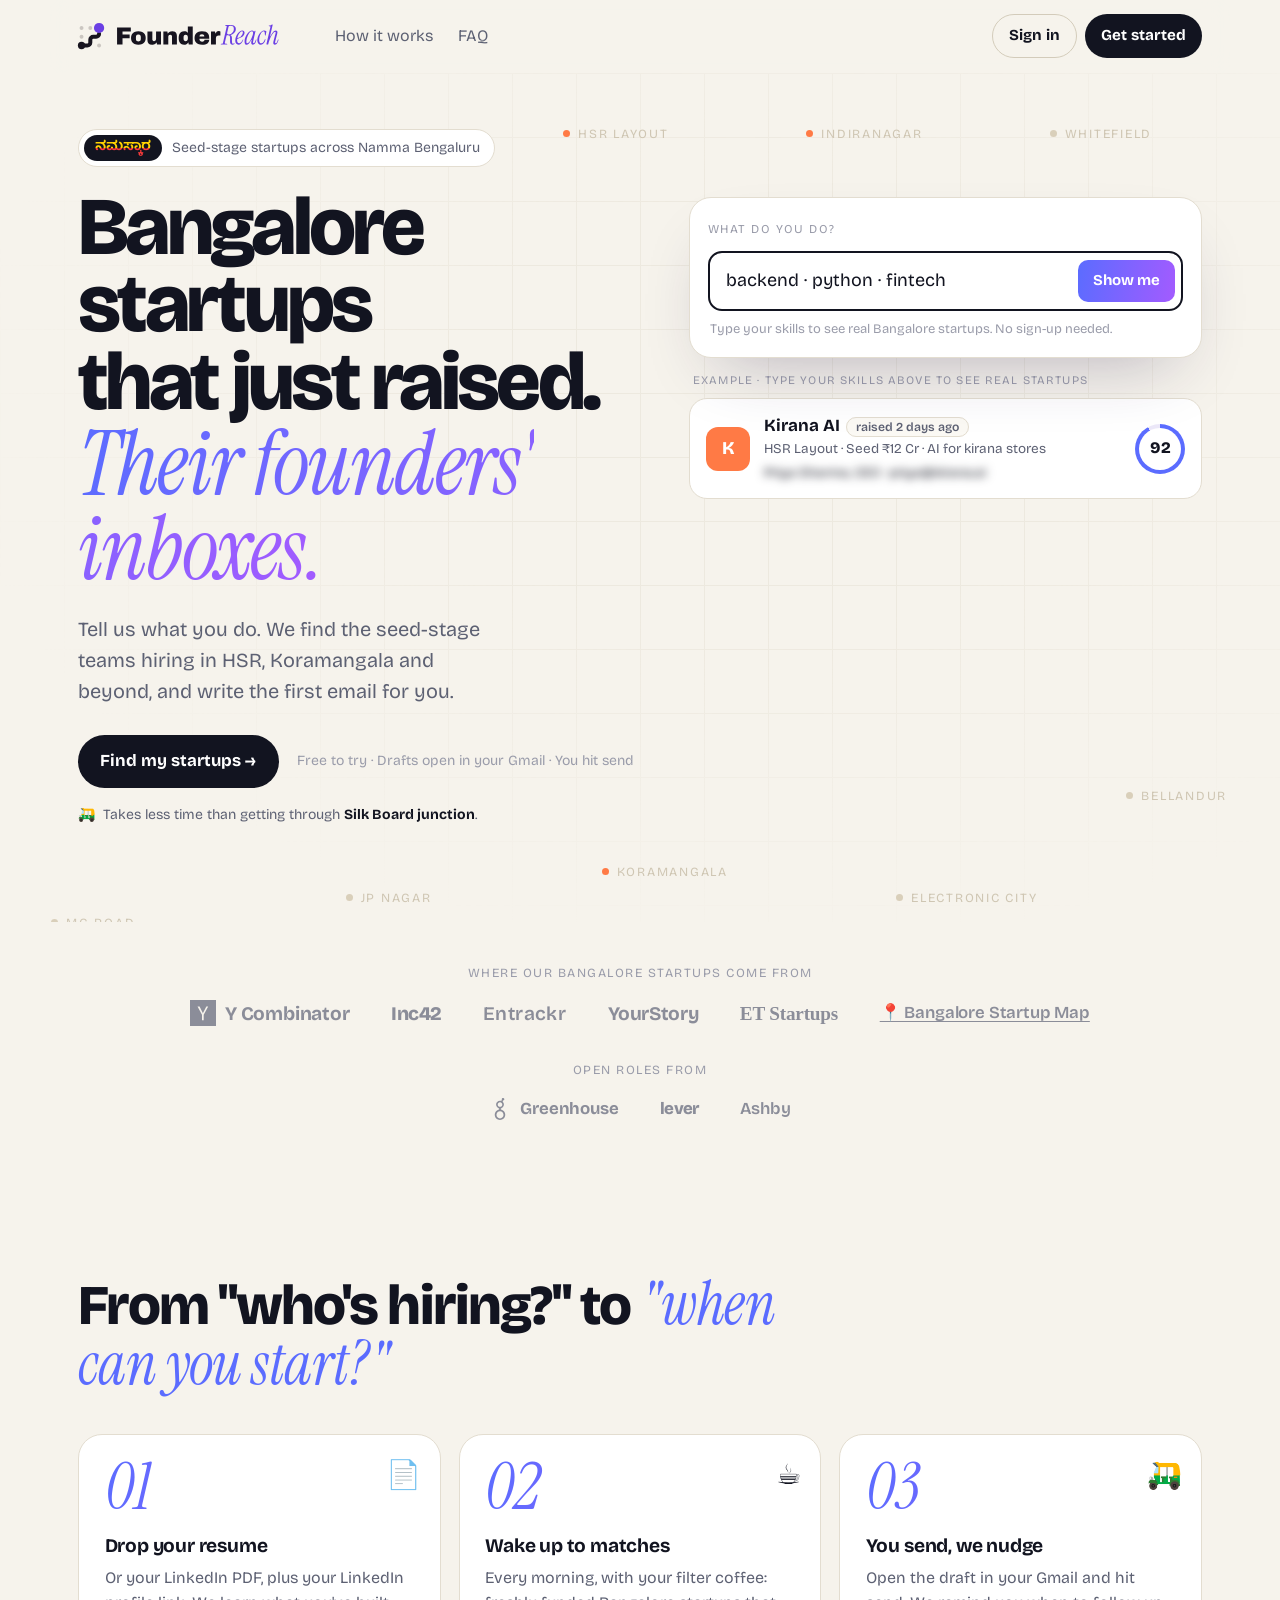
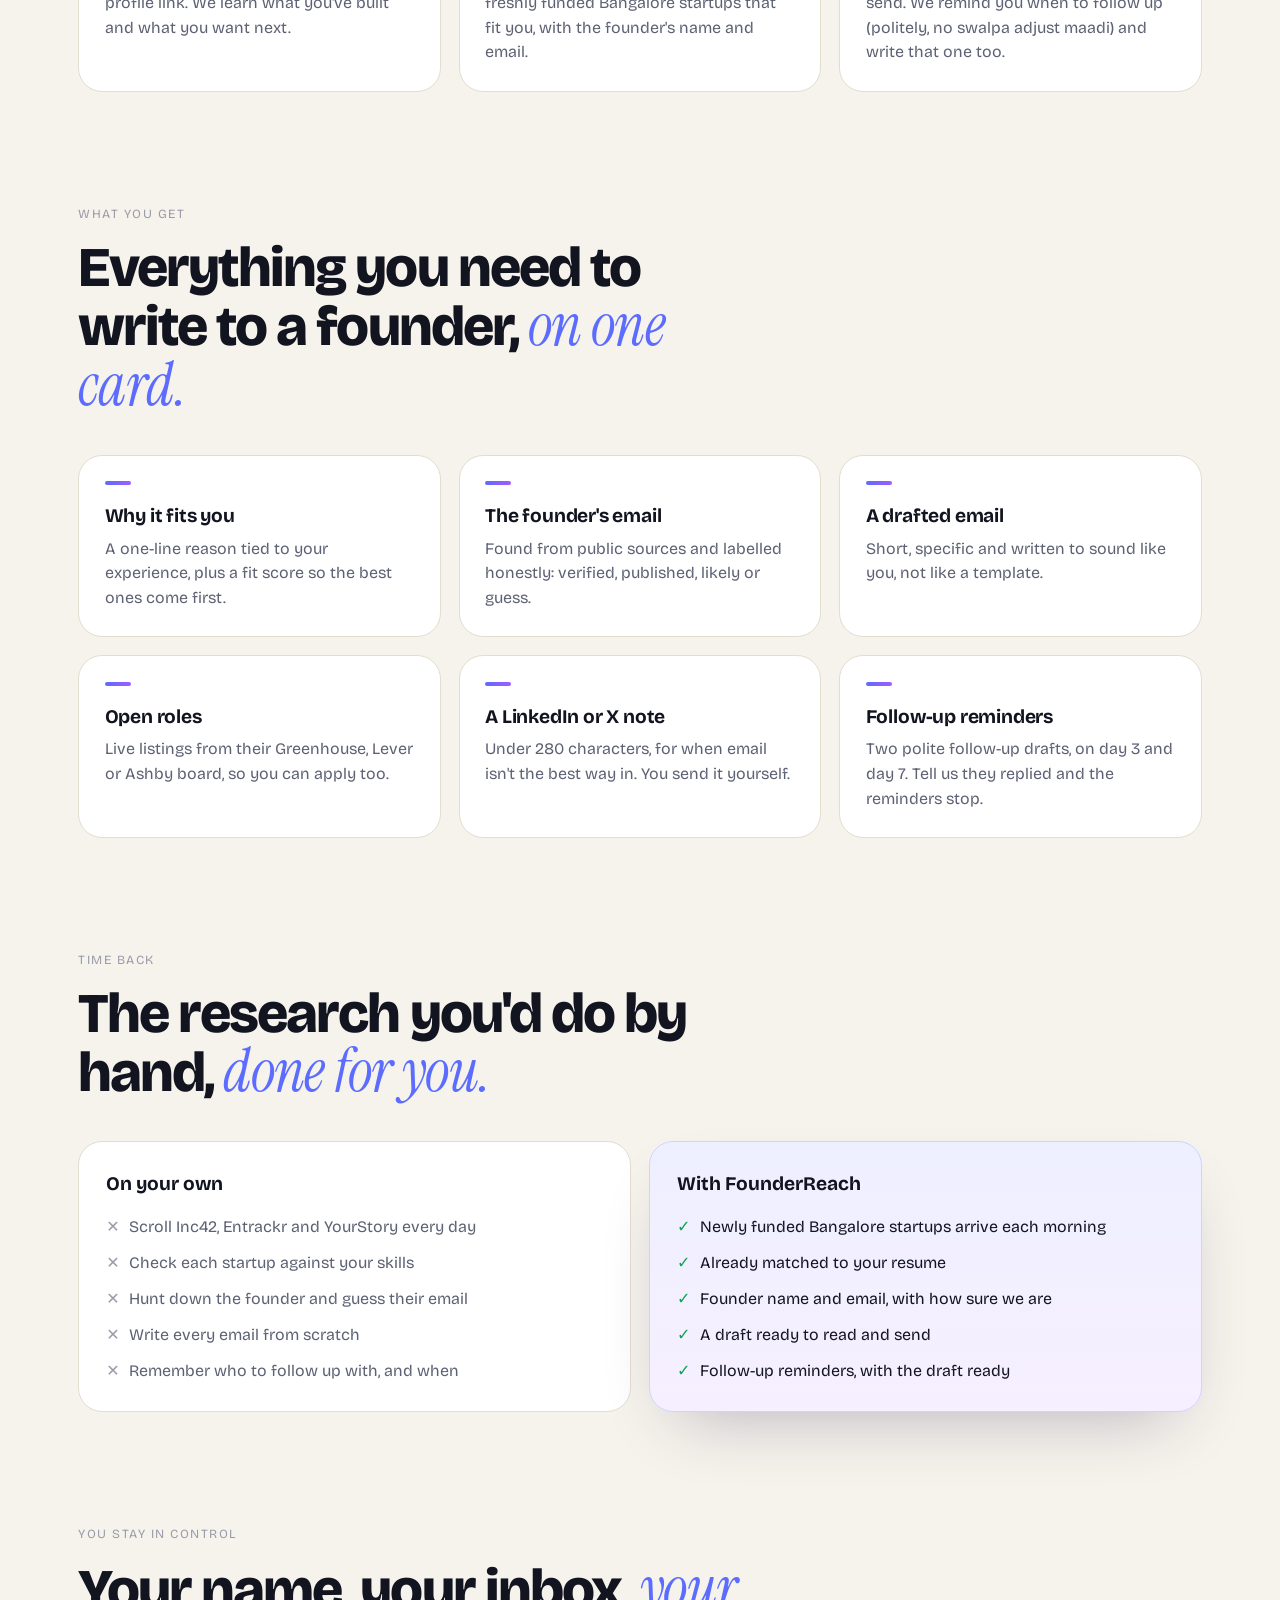
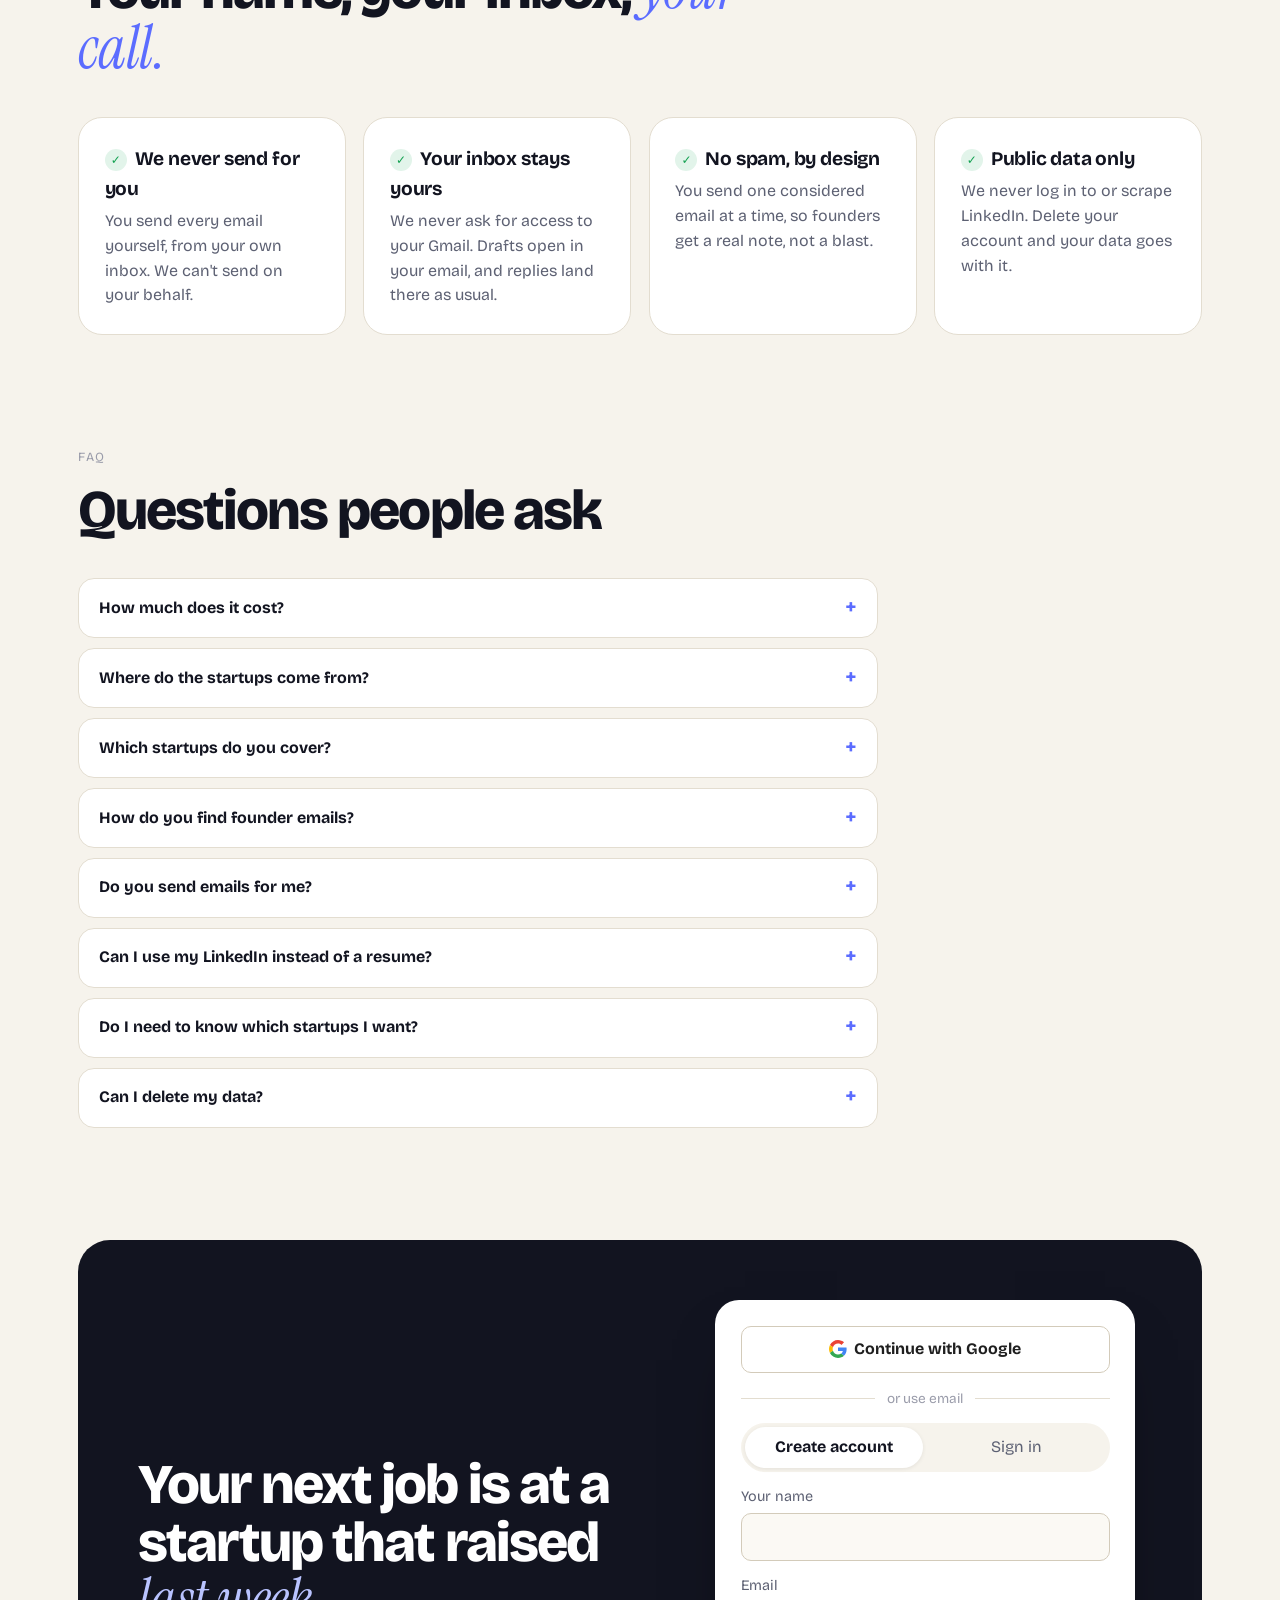
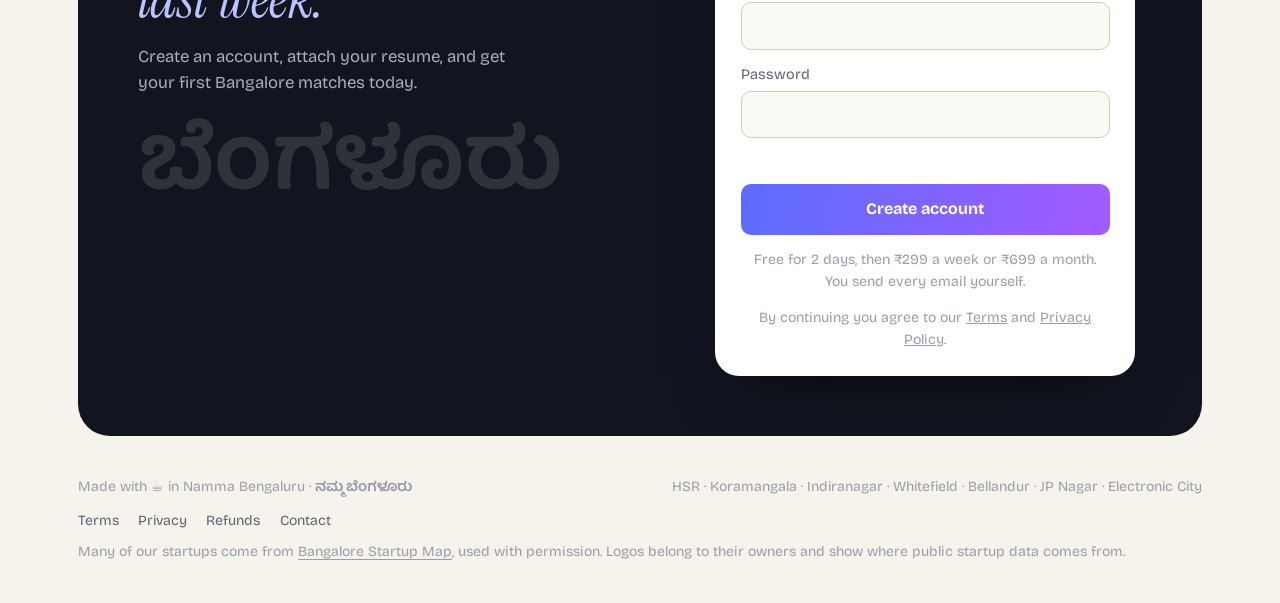
==== commit 88aa66a5: "Prices Rs 299 / 7 days and Rs 699 / 30 days; 25 chat messages in the trial Prices live only in billi" ====
--- a/static/index.html
+++ b/static/index.html
@@ -159,7 +159,7 @@
       <p class="label">FAQ</p>
       <h2 id="faq-h">Questions people ask</h2>
       <div class="faq">
-        <details><summary>How much does it cost?</summary><p>Try everything free for 2 days, including up to 5 email drafts. After that, get a pass: ₹199 for 7 days, or ₹499 for 30 days (about ₹17 a day). Passes are one-time payments that never renew automatically, and cover fresh startup matches, founder details, drafted emails and follow-up reminders.</p></details>
+        <details><summary>How much does it cost?</summary><p>Try everything free for 2 days, including up to 5 email drafts and 25 chat messages. After that, get a pass: ₹299 for 7 days, or ₹699 for 30 days (about ₹23 a day). Passes are one-time payments that never renew automatically, and cover fresh startup matches, founder details, drafted emails and follow-up reminders.</p></details>
         <details><summary>Where do the startups come from?</summary><p>Indian startup funding news from Inc42, Entrackr, YourStory and ET Startups, recent Y Combinator companies, and <a href="https://www.bangalorestartupmap.com/" target="_blank" rel="noopener">Bangalore Startup Map</a> (a directory of Bangalore startups, used with permission), refreshed regularly. Open roles come from each startup's public Greenhouse, Lever or Ashby job board.</p></details>
         <details><summary>Which startups do you cover?</summary><p>Right now, pre-seed and seed-stage startups based in Bangalore: small teams that just raised and are likely hiring their first people. More cities and later stages are coming.</p></details>
         <details><summary>How do you find founder emails?</summary><p>From public sources: the startup's website, its public GitHub, and email lookup services. Every address is labelled with how sure we are, so you know when a draft might bounce.</p></details>
@@ -195,7 +195,7 @@
         <p class="fine center" id="signup-closed" hidden>Email sign-up opens soon. For now, use <b>Continue with Google</b> above.</p>
         <p class="error" id="auth-error" role="alert"></p>
         <button class="btn primary" id="auth-submit">Create account</button>
-        <p class="fine center">Free for 2 days, then ₹199 a week or ₹499 a month. You send every email yourself.</p>
+        <p class="fine center">Free for 2 days, then ₹299 a week or ₹699 a month. You send every email yourself.</p>
         <p class="fine center">By continuing you agree to our <a href="/terms" target="_blank">Terms</a> and <a href="/privacy" target="_blank">Privacy Policy</a>.</p>
       </form>
       </div>
